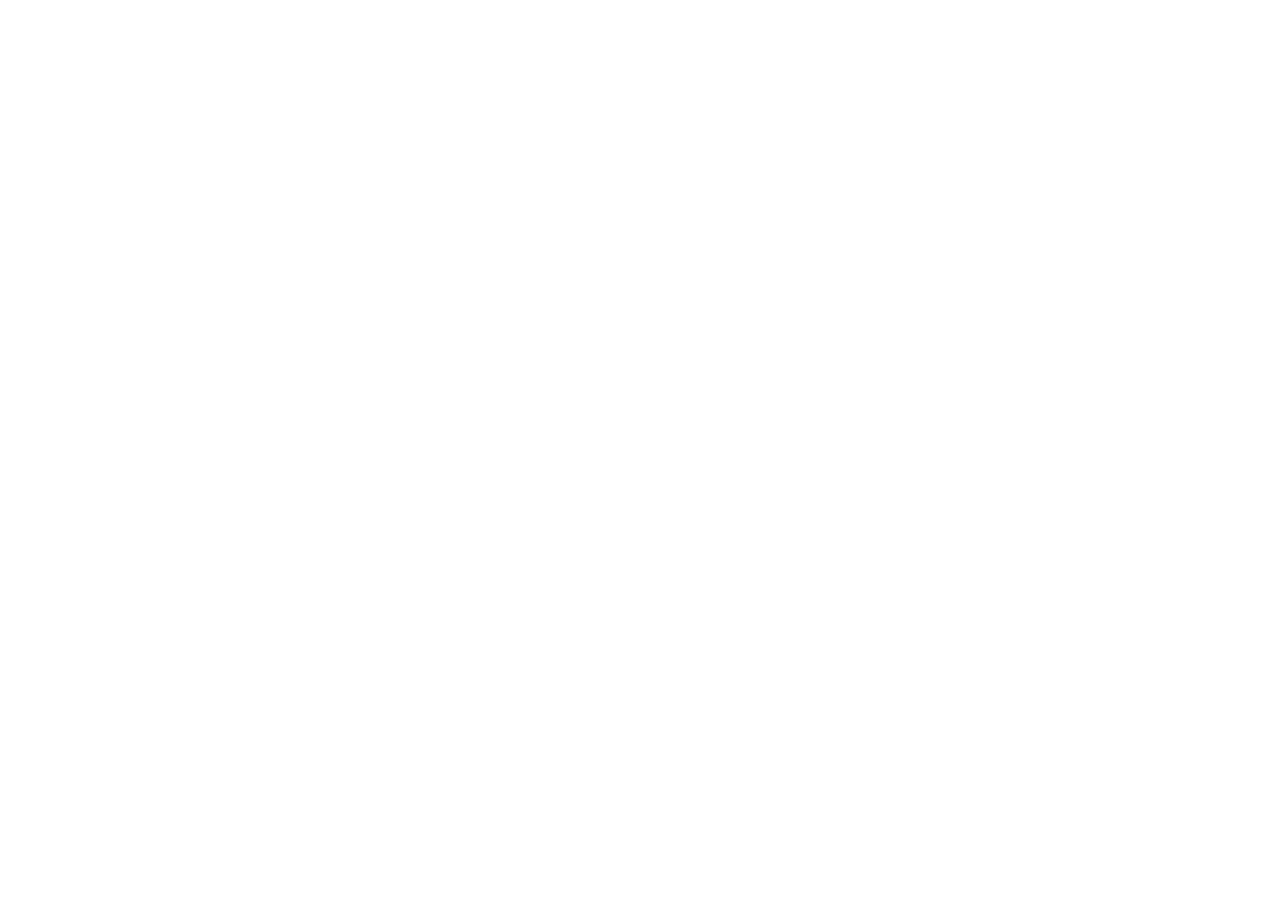
==== index.html @ 24aaeaef "commit last" ====
<!DOCTYPE html>
<html lang="en">

<head>
	<meta charset="UTF-8">
	<!-- <meta http-equiv="Content-Type" content="text/html; charset=utf-8" /> -->
	<meta name="viewport" content="width=device-width, initial-scale=1.0">

	<meta name="format-detection" content="telephone=no">
	<!-- <meta http-equiv="X-UA-Compatible" content="ie=edge"> -->
	<title> StiB P2P</title>
	<!-- Thư viện bootstrap 4: -->
	<link rel="shortcut icon" href="favicon.ico" />
	<link rel="stylesheet" href="bootstrap4/css/bootstrap.min.css">

	<!-- Thư viện fontawesome all: -->
	<link rel="stylesheet" href="fontawesome/css/all.min.css">

	<!-- CSS: -->
	<link rel="stylesheet" href="style/layout.css">
	<link rel="stylesheet" href="style/animation.css">
	<link rel="stylesheet" href="style/header-appmain.css">
	<link rel="stylesheet" href="style/style.css">
	<link rel="stylesheet" href="style/guideline.css">
	<link rel="stylesheet" href="style/aboutapp-app-provide.css">
	<link rel="stylesheet" href="style/video-mockup.css">
	<link rel="stylesheet" href="style/footer.css">

</head>

<body>
	<!-- page holder -->
	<div class="back-to-top" style="display: block;" id="to-top">
		<i class="fas fa-angle-up"></i>
	</div>

	
	<div class="page-holder" style="overflow-x: hidden;" id="body_content">
	


	</div>
	<!-- end of page holder -->
	<!-- ---------------------------------------------------------------------------- -->

	<!-- Thư viện Jquery: -->
	<script type="text/javascript" src="jquery/jquery-3.3.1.min.js"></script>

	<script type="text/javascript" src="bootstrap4/js/bootstrap.min.js"></script>
	<script type="text/javascript" src="bootstrap4/js/bootstrap.bundle.min.js"></script>

	<script type="text/javascript" src="javascript/languages.js"></script>
	<!-- <script type="text/javascript" src="javascript/index.js"></script> -->

</body>

</html>
---- fontawesome/css/all.min.css ----
.fa,.fab,.fal,.far,.fas{-moz-osx-font-smoothing:grayscale;-webkit-font-smoothing:antialiased;display:inline-block;font-style:normal;font-variant:normal;text-rendering:auto;line-height:1}.fa-lg{font-size:1.33333em;line-height:.75em;vertical-align:-.0667em}.fa-xs{font-size:.75em}.fa-sm{font-size:.875em}.fa-1x{font-size:1em}.fa-2x{font-size:2em}.fa-3x{font-size:3em}.fa-4x{font-size:4em}.fa-5x{font-size:5em}.fa-6x{font-size:6em}.fa-7x{font-size:7em}.fa-8x{font-size:8em}.fa-9x{font-size:9em}.fa-10x{font-size:10em}.fa-fw{text-align:center;width:1.25em}.fa-ul{list-style-type:none;margin-left:2.5em;padding-left:0}.fa-ul>li{position:relative}.fa-li{left:-2em;position:absolute;text-align:center;width:2em;line-height:inherit}.fa-border{border:.08em solid #eee;border-radius:.1em;padding:.2em .25em .15em}.fa-pull-left{float:left}.fa-pull-right{float:right}.fa.fa-pull-left,.fab.fa-pull-left,.fal.fa-pull-left,.far.fa-pull-left,.fas.fa-pull-left{margin-right:.3em}.fa.fa-pull-right,.fab.fa-pull-right,.fal.fa-pull-right,.far.fa-pull-right,.fas.fa-pull-right{margin-left:.3em}.fa-spin{animation:fa-spin 2s infinite linear}.fa-pulse{animation:fa-spin 1s infinite steps(8)}@keyframes fa-spin{0%{transform:rotate(0deg)}to{transform:rotate(1turn)}}.fa-rotate-90{-ms-filter:"progid:DXImageTransform.Microsoft.BasicImage(rotation=1)";transform:rotate(90deg)}.fa-rotate-180{-ms-filter:"progid:DXImageTransform.Microsoft.BasicImage(rotation=2)";transform:rotate(180deg)}.fa-rotate-270{-ms-filter:"progid:DXImageTransform.Microsoft.BasicImage(rotation=3)";transform:rotate(270deg)}.fa-flip-horizontal{-ms-filter:"progid:DXImageTransform.Microsoft.BasicImage(rotation=0, mirror=1)";transform:scaleX(-1)}.fa-flip-vertical{transform:scaleY(-1)}.fa-flip-horizontal.fa-flip-vertical,.fa-flip-vertical{-ms-filter:"progid:DXImageTransform.Microsoft.BasicImage(rotation=2, mirror=1)"}.fa-flip-horizontal.fa-flip-vertical{transform:scale(-1)}:root .fa-flip-horizontal,:root .fa-flip-vertical,:root .fa-rotate-90,:root .fa-rotate-180,:root .fa-rotate-270{filter:none}.fa-stack{display:inline-block;height:2em;line-height:2em;position:relative;vertical-align:middle;width:2.5em}.fa-stack-1x,.fa-stack-2x{left:0;position:absolute;text-align:center;width:100%}.fa-stack-1x{line-height:inherit}.fa-stack-2x{font-size:2em}.fa-inverse{color:#fff}.fa-500px:before{content:"\f26e"}.fa-accessible-icon:before{content:"\f368"}.fa-accusoft:before{content:"\f369"}.fa-acquisitions-incorporated:before{content:"\f6af"}.fa-ad:before{content:"\f641"}.fa-address-book:before{content:"\f2b9"}.fa-address-card:before{content:"\f2bb"}.fa-adjust:before{content:"\f042"}.fa-adn:before{content:"\f170"}.fa-adobe:before{content:"\f778"}.fa-adversal:before{content:"\f36a"}.fa-affiliatetheme:before{content:"\f36b"}.fa-air-freshener:before{content:"\f5d0"}.fa-algolia:before{content:"\f36c"}.fa-align-center:before{content:"\f037"}.fa-align-justify:before{content:"\f039"}.fa-align-left:before{content:"\f036"}.fa-align-right:before{content:"\f038"}.fa-alipay:before{content:"\f642"}.fa-allergies:before{content:"\f461"}.fa-amazon:before{content:"\f270"}.fa-amazon-pay:before{content:"\f42c"}.fa-ambulance:before{content:"\f0f9"}.fa-american-sign-language-interpreting:before{content:"\f2a3"}.fa-amilia:before{content:"\f36d"}.fa-anchor:before{content:"\f13d"}.fa-android:before{content:"\f17b"}.fa-angellist:before{content:"\f209"}.fa-angle-double-down:before{content:"\f103"}.fa-angle-double-left:before{content:"\f100"}.fa-angle-double-right:before{content:"\f101"}.fa-angle-double-up:before{content:"\f102"}.fa-angle-down:before{content:"\f107"}.fa-angle-left:before{content:"\f104"}.fa-angle-right:before{content:"\f105"}.fa-angle-up:before{content:"\f106"}.fa-angry:before{content:"\f556"}.fa-angrycreative:before{content:"\f36e"}.fa-angular:before{content:"\f420"}.fa-ankh:before{content:"\f644"}.fa-app-store:before{content:"\f36f"}.fa-app-store-ios:before{content:"\f370"}.fa-apper:before{content:"\f371"}.fa-apple:before{content:"\f179"}.fa-apple-alt:before{content:"\f5d1"}.fa-apple-pay:before{content:"\f415"}.fa-archive:before{content:"\f187"}.fa-archway:before{content:"\f557"}.fa-arrow-alt-circle-down:before{content:"\f358"}.fa-arrow-alt-circle-left:before{content:"\f359"}.fa-arrow-alt-circle-right:before{content:"\f35a"}.fa-arrow-alt-circle-up:before{content:"\f35b"}.fa-arrow-circle-down:before{content:"\f0ab"}.fa-arrow-circle-left:before{content:"\f0a8"}.fa-arrow-circle-right:before{content:"\f0a9"}.fa-arrow-circle-up:before{content:"\f0aa"}.fa-arrow-down:before{content:"\f063"}.fa-arrow-left:before{content:"\f060"}.fa-arrow-right:before{content:"\f061"}.fa-arrow-up:before{content:"\f062"}.fa-arrows-alt:before{content:"\f0b2"}.fa-arrows-alt-h:before{content:"\f337"}.fa-arrows-alt-v:before{content:"\f338"}.fa-artstation:before{content:"\f77a"}.fa-assistive-listening-systems:before{content:"\f2a2"}.fa-asterisk:before{content:"\f069"}.fa-asymmetrik:before{content:"\f372"}.fa-at:before{content:"\f1fa"}.fa-atlas:before{content:"\f558"}.fa-atlassian:before{content:"\f77b"}.fa-atom:before{content:"\f5d2"}.fa-audible:before{content:"\f373"}.fa-audio-description:before{content:"\f29e"}.fa-autoprefixer:before{content:"\f41c"}.fa-avianex:before{content:"\f374"}.fa-aviato:before{content:"\f421"}.fa-award:before{content:"\f559"}.fa-aws:before{content:"\f375"}.fa-baby:before{content:"\f77c"}.fa-baby-carriage:before{content:"\f77d"}.fa-backspace:before{content:"\f55a"}.fa-backward:before{content:"\f04a"}.fa-balance-scale:before{content:"\f24e"}.fa-ban:before{content:"\f05e"}.fa-band-aid:before{content:"\f462"}.fa-bandcamp:before{content:"\f2d5"}.fa-barcode:before{content:"\f02a"}.fa-bars:before{content:"\f0c9"}.fa-baseball-ball:before{content:"\f433"}.fa-basketball-ball:before{content:"\f434"}.fa-bath:before{content:"\f2cd"}.fa-battery-empty:before{content:"\f244"}.fa-battery-full:before{content:"\f240"}.fa-battery-half:before{content:"\f242"}.fa-battery-quarter:before{content:"\f243"}.fa-battery-three-quarters:before{content:"\f241"}.fa-bed:before{content:"\f236"}.fa-beer:before{content:"\f0fc"}.fa-behance:before{content:"\f1b4"}.fa-behance-square:before{content:"\f1b5"}.fa-bell:before{content:"\f0f3"}.fa-bell-slash:before{content:"\f1f6"}.fa-bezier-curve:before{content:"\f55b"}.fa-bible:before{content:"\f647"}.fa-bicycle:before{content:"\f206"}.fa-bimobject:before{content:"\f378"}.fa-binoculars:before{content:"\f1e5"}.fa-biohazard:before{content:"\f780"}.fa-birthday-cake:before{content:"\f1fd"}.fa-bitbucket:before{content:"\f171"}.fa-bitcoin:before{content:"\f379"}.fa-bity:before{content:"\f37a"}.fa-black-tie:before{content:"\f27e"}.fa-blackberry:before{content:"\f37b"}.fa-blender:before{content:"\f517"}.fa-blender-phone:before{content:"\f6b6"}.fa-blind:before{content:"\f29d"}.fa-blog:before{content:"\f781"}.fa-blogger:before{content:"\f37c"}.fa-blogger-b:before{content:"\f37d"}.fa-bluetooth:before{content:"\f293"}.fa-bluetooth-b:before{content:"\f294"}.fa-bold:before{content:"\f032"}.fa-bolt:before{content:"\f0e7"}.fa-bomb:before{content:"\f1e2"}.fa-bone:before{content:"\f5d7"}.fa-bong:before{content:"\f55c"}.fa-book:before{content:"\f02d"}.fa-book-dead:before{content:"\f6b7"}.fa-book-open:before{content:"\f518"}.fa-book-reader:before{content:"\f5da"}.fa-bookmark:before{content:"\f02e"}.fa-bowling-ball:before{content:"\f436"}.fa-box:before{content:"\f466"}.fa-box-open:before{content:"\f49e"}.fa-boxes:before{content:"\f468"}.fa-braille:before{content:"\f2a1"}.fa-brain:before{content:"\f5dc"}.fa-briefcase:before{content:"\f0b1"}.fa-briefcase-medical:before{content:"\f469"}.fa-broadcast-tower:before{content:"\f519"}.fa-broom:before{content:"\f51a"}.fa-brush:before{content:"\f55d"}.fa-btc:before{content:"\f15a"}.fa-bug:before{content:"\f188"}.fa-building:before{content:"\f1ad"}.fa-bullhorn:before{content:"\f0a1"}.fa-bullseye:before{content:"\f140"}.fa-burn:before{content:"\f46a"}.fa-buromobelexperte:before{content:"\f37f"}.fa-bus:before{content:"\f207"}.fa-bus-alt:before{content:"\f55e"}.fa-business-time:before{content:"\f64a"}.fa-buysellads:before{content:"\f20d"}.fa-calculator:before{content:"\f1ec"}.fa-calendar:before{content:"\f133"}.fa-calendar-alt:before{content:"\f073"}.fa-calendar-check:before{content:"\f274"}.fa-calendar-day:before{content:"\f783"}.fa-calendar-minus:before{content:"\f272"}.fa-calendar-plus:before{content:"\f271"}.fa-calendar-times:before{content:"\f273"}.fa-calendar-week:before{content:"\f784"}.fa-camera:before{content:"\f030"}.fa-camera-retro:before{content:"\f083"}.fa-campground:before{content:"\f6bb"}.fa-canadian-maple-leaf:before{content:"\f785"}.fa-candy-cane:before{content:"\f786"}.fa-cannabis:before{content:"\f55f"}.fa-capsules:before{content:"\f46b"}.fa-car:before{content:"\f1b9"}.fa-car-alt:before{content:"\f5de"}.fa-car-battery:before{content:"\f5df"}.fa-car-crash:before{content:"\f5e1"}.fa-car-side:before{content:"\f5e4"}.fa-caret-down:before{content:"\f0d7"}.fa-caret-left:before{content:"\f0d9"}.fa-caret-right:before{content:"\f0da"}.fa-caret-square-down:before{content:"\f150"}.fa-caret-square-left:before{content:"\f191"}.fa-caret-square-right:before{content:"\f152"}.fa-caret-square-up:before{content:"\f151"}.fa-caret-up:before{content:"\f0d8"}.fa-carrot:before{content:"\f787"}.fa-cart-arrow-down:before{content:"\f218"}.fa-cart-plus:before{content:"\f217"}.fa-cash-register:before{content:"\f788"}.fa-cat:before{content:"\f6be"}.fa-cc-amazon-pay:before{content:"\f42d"}.fa-cc-amex:before{content:"\f1f3"}.fa-cc-apple-pay:before{content:"\f416"}.fa-cc-diners-club:before{content:"\f24c"}.fa-cc-discover:before{content:"\f1f2"}.fa-cc-jcb:before{content:"\f24b"}.fa-cc-mastercard:before{content:"\f1f1"}.fa-cc-paypal:before{content:"\f1f4"}.fa-cc-stripe:before{content:"\f1f5"}.fa-cc-visa:before{content:"\f1f0"}.fa-centercode:before{content:"\f380"}.fa-centos:before{content:"\f789"}.fa-certificate:before{content:"\f0a3"}.fa-chair:before{content:"\f6c0"}.fa-chalkboard:before{content:"\f51b"}.fa-chalkboard-teacher:before{content:"\f51c"}.fa-charging-station:before{content:"\f5e7"}.fa-chart-area:before{content:"\f1fe"}.fa-chart-bar:before{content:"\f080"}.fa-chart-line:before{content:"\f201"}.fa-chart-pie:before{content:"\f200"}.fa-check:before{content:"\f00c"}.fa-check-circle:before{content:"\f058"}.fa-check-double:before{content:"\f560"}.fa-check-square:before{content:"\f14a"}.fa-chess:before{content:"\f439"}.fa-chess-bishop:before{content:"\f43a"}.fa-chess-board:before{content:"\f43c"}.fa-chess-king:before{content:"\f43f"}.fa-chess-knight:before{content:"\f441"}.fa-chess-pawn:before{content:"\f443"}.fa-chess-queen:before{content:"\f445"}.fa-chess-rook:before{content:"\f447"}.fa-chevron-circle-down:before{content:"\f13a"}.fa-chevron-circle-left:before{content:"\f137"}.fa-chevron-circle-right:before{content:"\f138"}.fa-chevron-circle-up:before{content:"\f139"}.fa-chevron-down:before{content:"\f078"}.fa-chevron-left:before{content:"\f053"}.fa-chevron-right:before{content:"\f054"}.fa-chevron-up:before{content:"\f077"}.fa-child:before{content:"\f1ae"}.fa-chrome:before{content:"\f268"}.fa-church:before{content:"\f51d"}.fa-circle:before{content:"\f111"}.fa-circle-notch:before{content:"\f1ce"}.fa-city:before{content:"\f64f"}.fa-clipboard:before{content:"\f328"}.fa-clipboard-check:before{content:"\f46c"}.fa-clipboard-list:before{content:"\f46d"}.fa-clock:before{content:"\f017"}.fa-clone:before{content:"\f24d"}.fa-closed-captioning:before{content:"\f20a"}.fa-cloud:before{content:"\f0c2"}.fa-cloud-download-alt:before{content:"\f381"}.fa-cloud-meatball:before{content:"\f73b"}.fa-cloud-moon:before{content:"\f6c3"}.fa-cloud-moon-rain:before{content:"\f73c"}.fa-cloud-rain:before{content:"\f73d"}.fa-cloud-showers-heavy:before{content:"\f740"}.fa-cloud-sun:before{content:"\f6c4"}.fa-cloud-sun-rain:before{content:"\f743"}.fa-cloud-upload-alt:before{content:"\f382"}.fa-cloudscale:before{content:"\f383"}.fa-cloudsmith:before{content:"\f384"}.fa-cloudversify:before{content:"\f385"}.fa-cocktail:before{content:"\f561"}.fa-code:before{content:"\f121"}.fa-code-branch:before{content:"\f126"}.fa-codepen:before{content:"\f1cb"}.fa-codiepie:before{content:"\f284"}.fa-coffee:before{content:"\f0f4"}.fa-cog:before{content:"\f013"}.fa-cogs:before{content:"\f085"}.fa-coins:before{content:"\f51e"}.fa-columns:before{content:"\f0db"}.fa-comment:before{content:"\f075"}.fa-comment-alt:before{content:"\f27a"}.fa-comment-dollar:before{content:"\f651"}.fa-comment-dots:before{content:"\f4ad"}.fa-comment-slash:before{content:"\f4b3"}.fa-comments:before{content:"\f086"}.fa-comments-dollar:before{content:"\f653"}.fa-compact-disc:before{content:"\f51f"}.fa-compass:before{content:"\f14e"}.fa-compress:before{content:"\f066"}.fa-compress-arrows-alt:before{content:"\f78c"}.fa-concierge-bell:before{content:"\f562"}.fa-confluence:before{content:"\f78d"}.fa-connectdevelop:before{content:"\f20e"}.fa-contao:before{content:"\f26d"}.fa-cookie:before{content:"\f563"}.fa-cookie-bite:before{content:"\f564"}.fa-copy:before{content:"\f0c5"}.fa-copyright:before{content:"\f1f9"}.fa-couch:before{content:"\f4b8"}.fa-cpanel:before{content:"\f388"}.fa-creative-commons:before{content:"\f25e"}.fa-creative-commons-by:before{content:"\f4e7"}.fa-creative-commons-nc:before{content:"\f4e8"}.fa-creative-commons-nc-eu:before{content:"\f4e9"}.fa-creative-commons-nc-jp:before{content:"\f4ea"}.fa-creative-commons-nd:before{content:"\f4eb"}.fa-creative-commons-pd:before{content:"\f4ec"}.fa-creative-commons-pd-alt:before{content:"\f4ed"}.fa-creative-commons-remix:before{content:"\f4ee"}.fa-creative-commons-sa:before{content:"\f4ef"}.fa-creative-commons-sampling:before{content:"\f4f0"}.fa-creative-commons-sampling-plus:before{content:"\f4f1"}.fa-creative-commons-share:before{content:"\f4f2"}.fa-creative-commons-zero:before{content:"\f4f3"}.fa-credit-card:before{content:"\f09d"}.fa-critical-role:before{content:"\f6c9"}.fa-crop:before{content:"\f125"}.fa-crop-alt:before{content:"\f565"}.fa-cross:before{content:"\f654"}.fa-crosshairs:before{content:"\f05b"}.fa-crow:before{content:"\f520"}.fa-crown:before{content:"\f521"}.fa-css3:before{content:"\f13c"}.fa-css3-alt:before{content:"\f38b"}.fa-cube:before{content:"\f1b2"}.fa-cubes:before{content:"\f1b3"}.fa-cut:before{content:"\f0c4"}.fa-cuttlefish:before{content:"\f38c"}.fa-d-and-d:before{content:"\f38d"}.fa-d-and-d-beyond:before{content:"\f6ca"}.fa-dashcube:before{content:"\f210"}.fa-database:before{content:"\f1c0"}.fa-deaf:before{content:"\f2a4"}.fa-delicious:before{content:"\f1a5"}.fa-democrat:before{content:"\f747"}.fa-deploydog:before{content:"\f38e"}.fa-deskpro:before{content:"\f38f"}.fa-desktop:before{content:"\f108"}.fa-dev:before{content:"\f6cc"}.fa-deviantart:before{content:"\f1bd"}.fa-dharmachakra:before{content:"\f655"}.fa-dhl:before{content:"\f790"}.fa-diagnoses:before{content:"\f470"}.fa-diaspora:before{content:"\f791"}.fa-dice:before{content:"\f522"}.fa-dice-d20:before{content:"\f6cf"}.fa-dice-d6:before{content:"\f6d1"}.fa-dice-five:before{content:"\f523"}.fa-dice-four:before{content:"\f524"}.fa-dice-one:before{content:"\f525"}.fa-dice-six:before{content:"\f526"}.fa-dice-three:before{content:"\f527"}.fa-dice-two:before{content:"\f528"}.fa-digg:before{content:"\f1a6"}.fa-digital-ocean:before{content:"\f391"}.fa-digital-tachograph:before{content:"\f566"}.fa-directions:before{content:"\f5eb"}.fa-discord:before{content:"\f392"}.fa-discourse:before{content:"\f393"}.fa-divide:before{content:"\f529"}.fa-dizzy:before{content:"\f567"}.fa-dna:before{content:"\f471"}.fa-dochub:before{content:"\f394"}.fa-docker:before{content:"\f395"}.fa-dog:before{content:"\f6d3"}.fa-dollar-sign:before{content:"\f155"}.fa-dolly:before{content:"\f472"}.fa-dolly-flatbed:before{content:"\f474"}.fa-donate:before{content:"\f4b9"}.fa-door-closed:before{content:"\f52a"}.fa-door-open:before{content:"\f52b"}.fa-dot-circle:before{content:"\f192"}.fa-dove:before{content:"\f4ba"}.fa-download:before{content:"\f019"}.fa-draft2digital:before{content:"\f396"}.fa-drafting-compass:before{content:"\f568"}.fa-dragon:before{content:"\f6d5"}.fa-draw-polygon:before{content:"\f5ee"}.fa-dribbble:before{content:"\f17d"}.fa-dribbble-square:before{content:"\f397"}.fa-dropbox:before{content:"\f16b"}.fa-drum:before{content:"\f569"}.fa-drum-steelpan:before{content:"\f56a"}.fa-drumstick-bite:before{content:"\f6d7"}.fa-drupal:before{content:"\f1a9"}.fa-dumbbell:before{content:"\f44b"}.fa-dumpster:before{content:"\f793"}.fa-dumpster-fire:before{content:"\f794"}.fa-dungeon:before{content:"\f6d9"}.fa-dyalog:before{content:"\f399"}.fa-earlybirds:before{content:"\f39a"}.fa-ebay:before{content:"\f4f4"}.fa-edge:before{content:"\f282"}.fa-edit:before{content:"\f044"}.fa-eject:before{content:"\f052"}.fa-elementor:before{content:"\f430"}.fa-ellipsis-h:before{content:"\f141"}.fa-ellipsis-v:before{content:"\f142"}.fa-ello:before{content:"\f5f1"}.fa-ember:before{content:"\f423"}.fa-empire:before{content:"\f1d1"}.fa-envelope:before{content:"\f0e0"}.fa-envelope-open:before{content:"\f2b6"}.fa-envelope-open-text:before{content:"\f658"}.fa-envelope-square:before{content:"\f199"}.fa-envira:before{content:"\f299"}.fa-equals:before{content:"\f52c"}.fa-eraser:before{content:"\f12d"}.fa-erlang:before{content:"\f39d"}.fa-ethereum:before{content:"\f42e"}.fa-ethernet:before{content:"\f796"}.fa-etsy:before{content:"\f2d7"}.fa-euro-sign:before{content:"\f153"}.fa-exchange-alt:before{content:"\f362"}.fa-exclamation:before{content:"\f12a"}.fa-exclamation-circle:before{content:"\f06a"}.fa-exclamation-triangle:before{content:"\f071"}.fa-expand:before{content:"\f065"}.fa-expand-arrows-alt:before{content:"\f31e"}.fa-expeditedssl:before{content:"\f23e"}.fa-external-link-alt:before{content:"\f35d"}.fa-external-link-square-alt:before{content:"\f360"}.fa-eye:before{content:"\f06e"}.fa-eye-dropper:before{content:"\f1fb"}.fa-eye-slash:before{content:"\f070"}.fa-facebook:before{content:"\f09a"}.fa-facebook-f:before{content:"\f39e"}.fa-facebook-messenger:before{content:"\f39f"}.fa-facebook-square:before{content:"\f082"}.fa-fantasy-flight-games:before{content:"\f6dc"}.fa-fast-backward:before{content:"\f049"}.fa-fast-forward:before{content:"\f050"}.fa-fax:before{content:"\f1ac"}.fa-feather:before{content:"\f52d"}.fa-feather-alt:before{content:"\f56b"}.fa-fedex:before{content:"\f797"}.fa-fedora:before{content:"\f798"}.fa-female:before{content:"\f182"}.fa-fighter-jet:before{content:"\f0fb"}.fa-figma:before{content:"\f799"}.fa-file:before{content:"\f15b"}.fa-file-alt:before{content:"\f15c"}.fa-file-archive:before{content:"\f1c6"}.fa-file-audio:before{content:"\f1c7"}.fa-file-code:before{content:"\f1c9"}.fa-file-contract:before{content:"\f56c"}.fa-file-csv:before{content:"\f6dd"}.fa-file-download:before{content:"\f56d"}.fa-file-excel:before{content:"\f1c3"}.fa-file-export:before{content:"\f56e"}.fa-file-image:before{content:"\f1c5"}.fa-file-import:before{content:"\f56f"}.fa-file-invoice:before{content:"\f570"}.fa-file-invoice-dollar:before{content:"\f571"}.fa-file-medical:before{content:"\f477"}.fa-file-medical-alt:before{content:"\f478"}.fa-file-pdf:before{content:"\f1c1"}.fa-file-powerpoint:before{content:"\f1c4"}.fa-file-prescription:before{content:"\f572"}.fa-file-signature:before{content:"\f573"}.fa-file-upload:before{content:"\f574"}.fa-file-video:before{content:"\f1c8"}.fa-file-word:before{content:"\f1c2"}.fa-fill:before{content:"\f575"}.fa-fill-drip:before{content:"\f576"}.fa-film:before{content:"\f008"}.fa-filter:before{content:"\f0b0"}.fa-fingerprint:before{content:"\f577"}.fa-fire:before{content:"\f06d"}.fa-fire-alt:before{content:"\f7e4"}.fa-fire-extinguisher:before{content:"\f134"}.fa-firefox:before{content:"\f269"}.fa-first-aid:before{content:"\f479"}.fa-first-order:before{content:"\f2b0"}.fa-first-order-alt:before{content:"\f50a"}.fa-firstdraft:before{content:"\f3a1"}.fa-fish:before{content:"\f578"}.fa-fist-raised:before{content:"\f6de"}.fa-flag:before{content:"\f024"}.fa-flag-checkered:before{content:"\f11e"}.fa-flag-usa:before{content:"\f74d"}.fa-flask:before{content:"\f0c3"}.fa-flickr:before{content:"\f16e"}.fa-flipboard:before{content:"\f44d"}.fa-flushed:before{content:"\f579"}.fa-fly:before{content:"\f417"}.fa-folder:before{content:"\f07b"}.fa-folder-minus:before{content:"\f65d"}.fa-folder-open:before{content:"\f07c"}.fa-folder-plus:before{content:"\f65e"}.fa-font:before{content:"\f031"}.fa-font-awesome:before{content:"\f2b4"}.fa-font-awesome-alt:before{content:"\f35c"}.fa-font-awesome-flag:before{content:"\f425"}.fa-font-awesome-logo-full:before{content:"\f4e6"}.fa-fonticons:before{content:"\f280"}.fa-fonticons-fi:before{content:"\f3a2"}.fa-football-ball:before{content:"\f44e"}.fa-fort-awesome:before{content:"\f286"}.fa-fort-awesome-alt:before{content:"\f3a3"}.fa-forumbee:before{content:"\f211"}.fa-forward:before{content:"\f04e"}.fa-foursquare:before{content:"\f180"}.fa-free-code-camp:before{content:"\f2c5"}.fa-freebsd:before{content:"\f3a4"}.fa-frog:before{content:"\f52e"}.fa-frown:before{content:"\f119"}.fa-frown-open:before{content:"\f57a"}.fa-fulcrum:before{content:"\f50b"}.fa-funnel-dollar:before{content:"\f662"}.fa-futbol:before{content:"\f1e3"}.fa-galactic-republic:before{content:"\f50c"}.fa-galactic-senate:before{content:"\f50d"}.fa-gamepad:before{content:"\f11b"}.fa-gas-pump:before{content:"\f52f"}.fa-gavel:before{content:"\f0e3"}.fa-gem:before{content:"\f3a5"}.fa-genderless:before{content:"\f22d"}.fa-get-pocket:before{content:"\f265"}.fa-gg:before{content:"\f260"}.fa-gg-circle:before{content:"\f261"}.fa-ghost:before{content:"\f6e2"}.fa-gift:before{content:"\f06b"}.fa-gifts:before{content:"\f79c"}.fa-git:before{content:"\f1d3"}.fa-git-square:before{content:"\f1d2"}.fa-github:before{content:"\f09b"}.fa-github-alt:before{content:"\f113"}.fa-github-square:before{content:"\f092"}.fa-gitkraken:before{content:"\f3a6"}.fa-gitlab:before{content:"\f296"}.fa-gitter:before{content:"\f426"}.fa-glass-cheers:before{content:"\f79f"}.fa-glass-martini:before{content:"\f000"}.fa-glass-martini-alt:before{content:"\f57b"}.fa-glass-whiskey:before{content:"\f7a0"}.fa-glasses:before{content:"\f530"}.fa-glide:before{content:"\f2a5"}.fa-glide-g:before{content:"\f2a6"}.fa-globe:before{content:"\f0ac"}.fa-globe-africa:before{content:"\f57c"}.fa-globe-americas:before{content:"\f57d"}.fa-globe-asia:before{content:"\f57e"}.fa-globe-europe:before{content:"\f7a2"}.fa-gofore:before{content:"\f3a7"}.fa-golf-ball:before{content:"\f450"}.fa-goodreads:before{content:"\f3a8"}.fa-goodreads-g:before{content:"\f3a9"}.fa-google:before{content:"\f1a0"}.fa-google-drive:before{content:"\f3aa"}.fa-google-play:before{content:"\f3ab"}.fa-google-plus:before{content:"\f2b3"}.fa-google-plus-g:before{content:"\f0d5"}.fa-google-plus-square:before{content:"\f0d4"}.fa-google-wallet:before{content:"\f1ee"}.fa-gopuram:before{content:"\f664"}.fa-graduation-cap:before{content:"\f19d"}.fa-gratipay:before{content:"\f184"}.fa-grav:before{content:"\f2d6"}.fa-greater-than:before{content:"\f531"}.fa-greater-than-equal:before{content:"\f532"}.fa-grimace:before{content:"\f57f"}.fa-grin:before{content:"\f580"}.fa-grin-alt:before{content:"\f581"}.fa-grin-beam:before{content:"\f582"}.fa-grin-beam-sweat:before{content:"\f583"}.fa-grin-hearts:before{content:"\f584"}.fa-grin-squint:before{content:"\f585"}.fa-grin-squint-tears:before{content:"\f586"}.fa-grin-stars:before{content:"\f587"}.fa-grin-tears:before{content:"\f588"}.fa-grin-tongue:before{content:"\f589"}.fa-grin-tongue-squint:before{content:"\f58a"}.fa-grin-tongue-wink:before{content:"\f58b"}.fa-grin-wink:before{content:"\f58c"}.fa-grip-horizontal:before{content:"\f58d"}.fa-grip-lines:before{content:"\f7a4"}.fa-grip-lines-vertical:before{content:"\f7a5"}.fa-grip-vertical:before{content:"\f58e"}.fa-gripfire:before{content:"\f3ac"}.fa-grunt:before{content:"\f3ad"}.fa-guitar:before{content:"\f7a6"}.fa-gulp:before{content:"\f3ae"}.fa-h-square:before{content:"\f0fd"}.fa-hacker-news:before{content:"\f1d4"}.fa-hacker-news-square:before{content:"\f3af"}.fa-hackerrank:before{content:"\f5f7"}.fa-hammer:before{content:"\f6e3"}.fa-hamsa:before{content:"\f665"}.fa-hand-holding:before{content:"\f4bd"}.fa-hand-holding-heart:before{content:"\f4be"}.fa-hand-holding-usd:before{content:"\f4c0"}.fa-hand-lizard:before{content:"\f258"}.fa-hand-paper:before{content:"\f256"}.fa-hand-peace:before{content:"\f25b"}.fa-hand-point-down:before{content:"\f0a7"}.fa-hand-point-left:before{content:"\f0a5"}.fa-hand-point-right:before{content:"\f0a4"}.fa-hand-point-up:before{content:"\f0a6"}.fa-hand-pointer:before{content:"\f25a"}.fa-hand-rock:before{content:"\f255"}.fa-hand-scissors:before{content:"\f257"}.fa-hand-spock:before{content:"\f259"}.fa-hands:before{content:"\f4c2"}.fa-hands-helping:before{content:"\f4c4"}.fa-handshake:before{content:"\f2b5"}.fa-hanukiah:before{content:"\f6e6"}.fa-hashtag:before{content:"\f292"}.fa-hat-wizard:before{content:"\f6e8"}.fa-haykal:before{content:"\f666"}.fa-hdd:before{content:"\f0a0"}.fa-heading:before{content:"\f1dc"}.fa-headphones:before{content:"\f025"}.fa-headphones-alt:before{content:"\f58f"}.fa-headset:before{content:"\f590"}.fa-heart:before{content:"\f004"}.fa-heart-broken:before{content:"\f7a9"}.fa-heartbeat:before{content:"\f21e"}.fa-helicopter:before{content:"\f533"}.fa-highlighter:before{content:"\f591"}.fa-hiking:before{content:"\f6ec"}.fa-hippo:before{content:"\f6ed"}.fa-hips:before{content:"\f452"}.fa-hire-a-helper:before{content:"\f3b0"}.fa-history:before{content:"\f1da"}.fa-hockey-puck:before{content:"\f453"}.fa-holly-berry:before{content:"\f7aa"}.fa-home:before{content:"\f015"}.fa-hooli:before{content:"\f427"}.fa-hornbill:before{content:"\f592"}.fa-horse:before{content:"\f6f0"}.fa-horse-head:before{content:"\f7ab"}.fa-hospital:before{content:"\f0f8"}.fa-hospital-alt:before{content:"\f47d"}.fa-hospital-symbol:before{content:"\f47e"}.fa-hot-tub:before{content:"\f593"}.fa-hotel:before{content:"\f594"}.fa-hotjar:before{content:"\f3b1"}.fa-hourglass:before{content:"\f254"}.fa-hourglass-end:before{content:"\f253"}.fa-hourglass-half:before{content:"\f252"}.fa-hourglass-start:before{content:"\f251"}.fa-house-damage:before{content:"\f6f1"}.fa-houzz:before{content:"\f27c"}.fa-hryvnia:before{content:"\f6f2"}.fa-html5:before{content:"\f13b"}.fa-hubspot:before{content:"\f3b2"}.fa-i-cursor:before{content:"\f246"}.fa-icicles:before{content:"\f7ad"}.fa-id-badge:before{content:"\f2c1"}.fa-id-card:before{content:"\f2c2"}.fa-id-card-alt:before{content:"\f47f"}.fa-igloo:before{content:"\f7ae"}.fa-image:before{content:"\f03e"}.fa-images:before{content:"\f302"}.fa-imdb:before{content:"\f2d8"}.fa-inbox:before{content:"\f01c"}.fa-indent:before{content:"\f03c"}.fa-industry:before{content:"\f275"}.fa-infinity:before{content:"\f534"}.fa-info:before{content:"\f129"}.fa-info-circle:before{content:"\f05a"}.fa-instagram:before{content:"\f16d"}.fa-intercom:before{content:"\f7af"}.fa-internet-explorer:before{content:"\f26b"}.fa-invision:before{content:"\f7b0"}.fa-ioxhost:before{content:"\f208"}.fa-italic:before{content:"\f033"}.fa-itunes:before{content:"\f3b4"}.fa-itunes-note:before{content:"\f3b5"}.fa-java:before{content:"\f4e4"}.fa-jedi:before{content:"\f669"}.fa-jedi-order:before{content:"\f50e"}.fa-jenkins:before{content:"\f3b6"}.fa-jira:before{content:"\f7b1"}.fa-joget:before{content:"\f3b7"}.fa-joint:before{content:"\f595"}.fa-joomla:before{content:"\f1aa"}.fa-journal-whills:before{content:"\f66a"}.fa-js:before{content:"\f3b8"}.fa-js-square:before{content:"\f3b9"}.fa-jsfiddle:before{content:"\f1cc"}.fa-kaaba:before{content:"\f66b"}.fa-kaggle:before{content:"\f5fa"}.fa-key:before{content:"\f084"}.fa-keybase:before{content:"\f4f5"}.fa-keyboard:before{content:"\f11c"}.fa-keycdn:before{content:"\f3ba"}.fa-khanda:before{content:"\f66d"}.fa-kickstarter:before{content:"\f3bb"}.fa-kickstarter-k:before{content:"\f3bc"}.fa-kiss:before{content:"\f596"}.fa-kiss-beam:before{content:"\f597"}.fa-kiss-wink-heart:before{content:"\f598"}.fa-kiwi-bird:before{content:"\f535"}.fa-korvue:before{content:"\f42f"}.fa-landmark:before{content:"\f66f"}.fa-language:before{content:"\f1ab"}.fa-laptop:before{content:"\f109"}.fa-laptop-code:before{content:"\f5fc"}.fa-laravel:before{content:"\f3bd"}.fa-lastfm:before{content:"\f202"}.fa-lastfm-square:before{content:"\f203"}.fa-laugh:before{content:"\f599"}.fa-laugh-beam:before{content:"\f59a"}.fa-laugh-squint:before{content:"\f59b"}.fa-laugh-wink:before{content:"\f59c"}.fa-layer-group:before{content:"\f5fd"}.fa-leaf:before{content:"\f06c"}.fa-leanpub:before{content:"\f212"}.fa-lemon:before{content:"\f094"}.fa-less:before{content:"\f41d"}.fa-less-than:before{content:"\f536"}.fa-less-than-equal:before{content:"\f537"}.fa-level-down-alt:before{content:"\f3be"}.fa-level-up-alt:before{content:"\f3bf"}.fa-life-ring:before{content:"\f1cd"}.fa-lightbulb:before{content:"\f0eb"}.fa-line:before{content:"\f3c0"}.fa-link:before{content:"\f0c1"}.fa-linkedin:before{content:"\f08c"}.fa-linkedin-in:before{content:"\f0e1"}.fa-linode:before{content:"\f2b8"}.fa-linux:before{content:"\f17c"}.fa-lira-sign:before{content:"\f195"}.fa-list:before{content:"\f03a"}.fa-list-alt:before{content:"\f022"}.fa-list-ol:before{content:"\f0cb"}.fa-list-ul:before{content:"\f0ca"}.fa-location-arrow:before{content:"\f124"}.fa-lock:before{content:"\f023"}.fa-lock-open:before{content:"\f3c1"}.fa-long-arrow-alt-down:before{content:"\f309"}.fa-long-arrow-alt-left:before{content:"\f30a"}.fa-long-arrow-alt-right:before{content:"\f30b"}.fa-long-arrow-alt-up:before{content:"\f30c"}.fa-low-vision:before{content:"\f2a8"}.fa-luggage-cart:before{content:"\f59d"}.fa-lyft:before{content:"\f3c3"}.fa-magento:before{content:"\f3c4"}.fa-magic:before{content:"\f0d0"}.fa-magnet:before{content:"\f076"}.fa-mail-bulk:before{content:"\f674"}.fa-mailchimp:before{content:"\f59e"}.fa-male:before{content:"\f183"}.fa-mandalorian:before{content:"\f50f"}.fa-map:before{content:"\f279"}.fa-map-marked:before{content:"\f59f"}.fa-map-marked-alt:before{content:"\f5a0"}.fa-map-marker:before{content:"\f041"}.fa-map-marker-alt:before{content:"\f3c5"}.fa-map-pin:before{content:"\f276"}.fa-map-signs:before{content:"\f277"}.fa-markdown:before{content:"\f60f"}.fa-marker:before{content:"\f5a1"}.fa-mars:before{content:"\f222"}.fa-mars-double:before{content:"\f227"}.fa-mars-stroke:before{content:"\f229"}.fa-mars-stroke-h:before{content:"\f22b"}.fa-mars-stroke-v:before{content:"\f22a"}.fa-mask:before{content:"\f6fa"}.fa-mastodon:before{content:"\f4f6"}.fa-maxcdn:before{content:"\f136"}.fa-medal:before{content:"\f5a2"}.fa-medapps:before{content:"\f3c6"}.fa-medium:before{content:"\f23a"}.fa-medium-m:before{content:"\f3c7"}.fa-medkit:before{content:"\f0fa"}.fa-medrt:before{content:"\f3c8"}.fa-meetup:before{content:"\f2e0"}.fa-megaport:before{content:"\f5a3"}.fa-meh:before{content:"\f11a"}.fa-meh-blank:before{content:"\f5a4"}.fa-meh-rolling-eyes:before{content:"\f5a5"}.fa-memory:before{content:"\f538"}.fa-mendeley:before{content:"\f7b3"}.fa-menorah:before{content:"\f676"}.fa-mercury:before{content:"\f223"}.fa-meteor:before{content:"\f753"}.fa-microchip:before{content:"\f2db"}.fa-microphone:before{content:"\f130"}.fa-microphone-alt:before{content:"\f3c9"}.fa-microphone-alt-slash:before{content:"\f539"}.fa-microphone-slash:before{content:"\f131"}.fa-microscope:before{content:"\f610"}.fa-microsoft:before{content:"\f3ca"}.fa-minus:before{content:"\f068"}.fa-minus-circle:before{content:"\f056"}.fa-minus-square:before{content:"\f146"}.fa-mitten:before{content:"\f7b5"}.fa-mix:before{content:"\f3cb"}.fa-mixcloud:before{content:"\f289"}.fa-mizuni:before{content:"\f3cc"}.fa-mobile:before{content:"\f10b"}.fa-mobile-alt:before{content:"\f3cd"}.fa-modx:before{content:"\f285"}.fa-monero:before{content:"\f3d0"}.fa-money-bill:before{content:"\f0d6"}.fa-money-bill-alt:before{content:"\f3d1"}.fa-money-bill-wave:before{content:"\f53a"}.fa-money-bill-wave-alt:before{content:"\f53b"}.fa-money-check:before{content:"\f53c"}.fa-money-check-alt:before{content:"\f53d"}.fa-monument:before{content:"\f5a6"}.fa-moon:before{content:"\f186"}.fa-mortar-pestle:before{content:"\f5a7"}.fa-mosque:before{content:"\f678"}.fa-motorcycle:before{content:"\f21c"}.fa-mountain:before{content:"\f6fc"}.fa-mouse-pointer:before{content:"\f245"}.fa-mug-hot:before{content:"\f7b6"}.fa-music:before{content:"\f001"}.fa-napster:before{content:"\f3d2"}.fa-neos:before{content:"\f612"}.fa-network-wired:before{content:"\f6ff"}.fa-neuter:before{content:"\f22c"}.fa-newspaper:before{content:"\f1ea"}.fa-nimblr:before{content:"\f5a8"}.fa-nintendo-switch:before{content:"\f418"}.fa-node:before{content:"\f419"}.fa-node-js:before{content:"\f3d3"}.fa-not-equal:before{content:"\f53e"}.fa-notes-medical:before{content:"\f481"}.fa-npm:before{content:"\f3d4"}.fa-ns8:before{content:"\f3d5"}.fa-nutritionix:before{content:"\f3d6"}.fa-object-group:before{content:"\f247"}.fa-object-ungroup:before{content:"\f248"}.fa-odnoklassniki:before{content:"\f263"}.fa-odnoklassniki-square:before{content:"\f264"}.fa-oil-can:before{content:"\f613"}.fa-old-republic:before{content:"\f510"}.fa-om:before{content:"\f679"}.fa-opencart:before{content:"\f23d"}.fa-openid:before{content:"\f19b"}.fa-opera:before{content:"\f26a"}.fa-optin-monster:before{content:"\f23c"}.fa-osi:before{content:"\f41a"}.fa-otter:before{content:"\f700"}.fa-outdent:before{content:"\f03b"}.fa-page4:before{content:"\f3d7"}.fa-pagelines:before{content:"\f18c"}.fa-paint-brush:before{content:"\f1fc"}.fa-paint-roller:before{content:"\f5aa"}.fa-palette:before{content:"\f53f"}.fa-palfed:before{content:"\f3d8"}.fa-pallet:before{content:"\f482"}.fa-paper-plane:before{content:"\f1d8"}.fa-paperclip:before{content:"\f0c6"}.fa-parachute-box:before{content:"\f4cd"}.fa-paragraph:before{content:"\f1dd"}.fa-parking:before{content:"\f540"}.fa-passport:before{content:"\f5ab"}.fa-pastafarianism:before{content:"\f67b"}.fa-paste:before{content:"\f0ea"}.fa-patreon:before{content:"\f3d9"}.fa-pause:before{content:"\f04c"}.fa-pause-circle:before{content:"\f28b"}.fa-paw:before{content:"\f1b0"}.fa-paypal:before{content:"\f1ed"}.fa-peace:before{content:"\f67c"}.fa-pen:before{content:"\f304"}.fa-pen-alt:before{content:"\f305"}.fa-pen-fancy:before{content:"\f5ac"}.fa-pen-nib:before{content:"\f5ad"}.fa-pen-square:before{content:"\f14b"}.fa-pencil-alt:before{content:"\f303"}.fa-pencil-ruler:before{content:"\f5ae"}.fa-penny-arcade:before{content:"\f704"}.fa-people-carry:before{content:"\f4ce"}.fa-percent:before{content:"\f295"}.fa-percentage:before{content:"\f541"}.fa-periscope:before{content:"\f3da"}.fa-person-booth:before{content:"\f756"}.fa-phabricator:before{content:"\f3db"}.fa-phoenix-framework:before{content:"\f3dc"}.fa-phoenix-squadron:before{content:"\f511"}.fa-phone:before{content:"\f095"}.fa-phone-slash:before{content:"\f3dd"}.fa-phone-square:before{content:"\f098"}.fa-phone-volume:before{content:"\f2a0"}.fa-php:before{content:"\f457"}.fa-pied-piper:before{content:"\f2ae"}.fa-pied-piper-alt:before{content:"\f1a8"}.fa-pied-piper-hat:before{content:"\f4e5"}.fa-pied-piper-pp:before{content:"\f1a7"}.fa-piggy-bank:before{content:"\f4d3"}.fa-pills:before{content:"\f484"}.fa-pinterest:before{content:"\f0d2"}.fa-pinterest-p:before{content:"\f231"}.fa-pinterest-square:before{content:"\f0d3"}.fa-place-of-worship:before{content:"\f67f"}.fa-plane:before{content:"\f072"}.fa-plane-arrival:before{content:"\f5af"}.fa-plane-departure:before{content:"\f5b0"}.fa-play:before{content:"\f04b"}.fa-play-circle:before{content:"\f144"}.fa-playstation:before{content:"\f3df"}.fa-plug:before{content:"\f1e6"}.fa-plus:before{content:"\f067"}.fa-plus-circle:before{content:"\f055"}.fa-plus-square:before{content:"\f0fe"}.fa-podcast:before{content:"\f2ce"}.fa-poll:before{content:"\f681"}.fa-poll-h:before{content:"\f682"}.fa-poo:before{content:"\f2fe"}.fa-poo-storm:before{content:"\f75a"}.fa-poop:before{content:"\f619"}.fa-portrait:before{content:"\f3e0"}.fa-pound-sign:before{content:"\f154"}.fa-power-off:before{content:"\f011"}.fa-pray:before{content:"\f683"}.fa-praying-hands:before{content:"\f684"}.fa-prescription:before{content:"\f5b1"}.fa-prescription-bottle:before{content:"\f485"}.fa-prescription-bottle-alt:before{content:"\f486"}.fa-print:before{content:"\f02f"}.fa-procedures:before{content:"\f487"}.fa-product-hunt:before{content:"\f288"}.fa-project-diagram:before{content:"\f542"}.fa-pushed:before{content:"\f3e1"}.fa-puzzle-piece:before{content:"\f12e"}.fa-python:before{content:"\f3e2"}.fa-qq:before{content:"\f1d6"}.fa-qrcode:before{content:"\f029"}.fa-question:before{content:"\f128"}.fa-question-circle:before{content:"\f059"}.fa-quidditch:before{content:"\f458"}.fa-quinscape:before{content:"\f459"}.fa-quora:before{content:"\f2c4"}.fa-quote-left:before{content:"\f10d"}.fa-quote-right:before{content:"\f10e"}.fa-quran:before{content:"\f687"}.fa-r-project:before{content:"\f4f7"}.fa-radiation:before{content:"\f7b9"}.fa-radiation-alt:before{content:"\f7ba"}.fa-rainbow:before{content:"\f75b"}.fa-random:before{content:"\f074"}.fa-raspberry-pi:before{content:"\f7bb"}.fa-ravelry:before{content:"\f2d9"}.fa-react:before{content:"\f41b"}.fa-reacteurope:before{content:"\f75d"}.fa-readme:before{content:"\f4d5"}.fa-rebel:before{content:"\f1d0"}.fa-receipt:before{content:"\f543"}.fa-recycle:before{content:"\f1b8"}.fa-red-river:before{content:"\f3e3"}.fa-reddit:before{content:"\f1a1"}.fa-reddit-alien:before{content:"\f281"}.fa-reddit-square:before{content:"\f1a2"}.fa-redhat:before{content:"\f7bc"}.fa-redo:before{content:"\f01e"}.fa-redo-alt:before{content:"\f2f9"}.fa-registered:before{content:"\f25d"}.fa-renren:before{content:"\f18b"}.fa-reply:before{content:"\f3e5"}.fa-reply-all:before{content:"\f122"}.fa-replyd:before{content:"\f3e6"}.fa-republican:before{content:"\f75e"}.fa-researchgate:before{content:"\f4f8"}.fa-resolving:before{content:"\f3e7"}.fa-restroom:before{content:"\f7bd"}.fa-retweet:before{content:"\f079"}.fa-rev:before{content:"\f5b2"}.fa-ribbon:before{content:"\f4d6"}.fa-ring:before{content:"\f70b"}.fa-road:before{content:"\f018"}.fa-robot:before{content:"\f544"}.fa-rocket:before{content:"\f135"}.fa-rocketchat:before{content:"\f3e8"}.fa-rockrms:before{content:"\f3e9"}.fa-route:before{content:"\f4d7"}.fa-rss:before{content:"\f09e"}.fa-rss-square:before{content:"\f143"}.fa-ruble-sign:before{content:"\f158"}.fa-ruler:before{content:"\f545"}.fa-ruler-combined:before{content:"\f546"}.fa-ruler-horizontal:before{content:"\f547"}.fa-ruler-vertical:before{content:"\f548"}.fa-running:before{content:"\f70c"}.fa-rupee-sign:before{content:"\f156"}.fa-sad-cry:before{content:"\f5b3"}.fa-sad-tear:before{content:"\f5b4"}.fa-safari:before{content:"\f267"}.fa-sass:before{content:"\f41e"}.fa-satellite:before{content:"\f7bf"}.fa-satellite-dish:before{content:"\f7c0"}.fa-save:before{content:"\f0c7"}.fa-schlix:before{content:"\f3ea"}.fa-school:before{content:"\f549"}.fa-screwdriver:before{content:"\f54a"}.fa-scribd:before{content:"\f28a"}.fa-scroll:before{content:"\f70e"}.fa-sd-card:before{content:"\f7c2"}.fa-search:before{content:"\f002"}.fa-search-dollar:before{content:"\f688"}.fa-search-location:before{content:"\f689"}.fa-search-minus:before{content:"\f010"}.fa-search-plus:before{content:"\f00e"}.fa-searchengin:before{content:"\f3eb"}.fa-seedling:before{content:"\f4d8"}.fa-sellcast:before{content:"\f2da"}.fa-sellsy:before{content:"\f213"}.fa-server:before{content:"\f233"}.fa-servicestack:before{content:"\f3ec"}.fa-shapes:before{content:"\f61f"}.fa-share:before{content:"\f064"}.fa-share-alt:before{content:"\f1e0"}.fa-share-alt-square:before{content:"\f1e1"}.fa-share-square:before{content:"\f14d"}.fa-shekel-sign:before{content:"\f20b"}.fa-shield-alt:before{content:"\f3ed"}.fa-ship:before{content:"\f21a"}.fa-shipping-fast:before{content:"\f48b"}.fa-shirtsinbulk:before{content:"\f214"}.fa-shoe-prints:before{content:"\f54b"}.fa-shopping-bag:before{content:"\f290"}.fa-shopping-basket:before{content:"\f291"}.fa-shopping-cart:before{content:"\f07a"}.fa-shopware:before{content:"\f5b5"}.fa-shower:before{content:"\f2cc"}.fa-shuttle-van:before{content:"\f5b6"}.fa-sign:before{content:"\f4d9"}.fa-sign-in-alt:before{content:"\f2f6"}.fa-sign-language:before{content:"\f2a7"}.fa-sign-out-alt:before{content:"\f2f5"}.fa-signal:before{content:"\f012"}.fa-signature:before{content:"\f5b7"}.fa-sim-card:before{content:"\f7c4"}.fa-simplybuilt:before{content:"\f215"}.fa-sistrix:before{content:"\f3ee"}.fa-sitemap:before{content:"\f0e8"}.fa-sith:before{content:"\f512"}.fa-skating:before{content:"\f7c5"}.fa-sketch:before{content:"\f7c6"}.fa-skiing:before{content:"\f7c9"}.fa-skiing-nordic:before{content:"\f7ca"}.fa-skull:before{content:"\f54c"}.fa-skull-crossbones:before{content:"\f714"}.fa-skyatlas:before{content:"\f216"}.fa-skype:before{content:"\f17e"}.fa-slack:before{content:"\f198"}.fa-slack-hash:before{content:"\f3ef"}.fa-slash:before{content:"\f715"}.fa-sleigh:before{content:"\f7cc"}.fa-sliders-h:before{content:"\f1de"}.fa-slideshare:before{content:"\f1e7"}.fa-smile:before{content:"\f118"}.fa-smile-beam:before{content:"\f5b8"}.fa-smile-wink:before{content:"\f4da"}.fa-smog:before{content:"\f75f"}.fa-smoking:before{content:"\f48d"}.fa-smoking-ban:before{content:"\f54d"}.fa-sms:before{content:"\f7cd"}.fa-snapchat:before{content:"\f2ab"}.fa-snapchat-ghost:before{content:"\f2ac"}.fa-snapchat-square:before{content:"\f2ad"}.fa-snowboarding:before{content:"\f7ce"}.fa-snowflake:before{content:"\f2dc"}.fa-snowman:before{content:"\f7d0"}.fa-snowplow:before{content:"\f7d2"}.fa-socks:before{content:"\f696"}.fa-solar-panel:before{content:"\f5ba"}.fa-sort:before{content:"\f0dc"}.fa-sort-alpha-down:before{content:"\f15d"}.fa-sort-alpha-up:before{content:"\f15e"}.fa-sort-amount-down:before{content:"\f160"}.fa-sort-amount-up:before{content:"\f161"}.fa-sort-down:before{content:"\f0dd"}.fa-sort-numeric-down:before{content:"\f162"}.fa-sort-numeric-up:before{content:"\f163"}.fa-sort-up:before{content:"\f0de"}.fa-soundcloud:before{content:"\f1be"}.fa-sourcetree:before{content:"\f7d3"}.fa-spa:before{content:"\f5bb"}.fa-space-shuttle:before{content:"\f197"}.fa-speakap:before{content:"\f3f3"}.fa-spider:before{content:"\f717"}.fa-spinner:before{content:"\f110"}.fa-splotch:before{content:"\f5bc"}.fa-spotify:before{content:"\f1bc"}.fa-spray-can:before{content:"\f5bd"}.fa-square:before{content:"\f0c8"}.fa-square-full:before{content:"\f45c"}.fa-square-root-alt:before{content:"\f698"}.fa-squarespace:before{content:"\f5be"}.fa-stack-exchange:before{content:"\f18d"}.fa-stack-overflow:before{content:"\f16c"}.fa-stamp:before{content:"\f5bf"}.fa-star:before{content:"\f005"}.fa-star-and-crescent:before{content:"\f699"}.fa-star-half:before{content:"\f089"}.fa-star-half-alt:before{content:"\f5c0"}.fa-star-of-david:before{content:"\f69a"}.fa-star-of-life:before{content:"\f621"}.fa-staylinked:before{content:"\f3f5"}.fa-steam:before{content:"\f1b6"}.fa-steam-square:before{content:"\f1b7"}.fa-steam-symbol:before{content:"\f3f6"}.fa-step-backward:before{content:"\f048"}.fa-step-forward:before{content:"\f051"}.fa-stethoscope:before{content:"\f0f1"}.fa-sticker-mule:before{content:"\f3f7"}.fa-sticky-note:before{content:"\f249"}.fa-stop:before{content:"\f04d"}.fa-stop-circle:before{content:"\f28d"}.fa-stopwatch:before{content:"\f2f2"}.fa-store:before{content:"\f54e"}.fa-store-alt:before{content:"\f54f"}.fa-strava:before{content:"\f428"}.fa-stream:before{content:"\f550"}.fa-street-view:before{content:"\f21d"}.fa-strikethrough:before{content:"\f0cc"}.fa-stripe:before{content:"\f429"}.fa-stripe-s:before{content:"\f42a"}.fa-stroopwafel:before{content:"\f551"}.fa-studiovinari:before{content:"\f3f8"}.fa-stumbleupon:before{content:"\f1a4"}.fa-stumbleupon-circle:before{content:"\f1a3"}.fa-subscript:before{content:"\f12c"}.fa-subway:before{content:"\f239"}.fa-suitcase:before{content:"\f0f2"}.fa-suitcase-rolling:before{content:"\f5c1"}.fa-sun:before{content:"\f185"}.fa-superpowers:before{content:"\f2dd"}.fa-superscript:before{content:"\f12b"}.fa-supple:before{content:"\f3f9"}.fa-surprise:before{content:"\f5c2"}.fa-suse:before{content:"\f7d6"}.fa-swatchbook:before{content:"\f5c3"}.fa-swimmer:before{content:"\f5c4"}.fa-swimming-pool:before{content:"\f5c5"}.fa-synagogue:before{content:"\f69b"}.fa-sync:before{content:"\f021"}.fa-sync-alt:before{content:"\f2f1"}.fa-syringe:before{content:"\f48e"}.fa-table:before{content:"\f0ce"}.fa-table-tennis:before{content:"\f45d"}.fa-tablet:before{content:"\f10a"}.fa-tablet-alt:before{content:"\f3fa"}.fa-tablets:before{content:"\f490"}.fa-tachometer-alt:before{content:"\f3fd"}.fa-tag:before{content:"\f02b"}.fa-tags:before{content:"\f02c"}.fa-tape:before{content:"\f4db"}.fa-tasks:before{content:"\f0ae"}.fa-taxi:before{content:"\f1ba"}.fa-teamspeak:before{content:"\f4f9"}.fa-teeth:before{content:"\f62e"}.fa-teeth-open:before{content:"\f62f"}.fa-telegram:before{content:"\f2c6"}.fa-telegram-plane:before{content:"\f3fe"}.fa-temperature-high:before{content:"\f769"}.fa-temperature-low:before{content:"\f76b"}.fa-tencent-weibo:before{content:"\f1d5"}.fa-tenge:before{content:"\f7d7"}.fa-terminal:before{content:"\f120"}.fa-text-height:before{content:"\f034"}.fa-text-width:before{content:"\f035"}.fa-th:before{content:"\f00a"}.fa-th-large:before{content:"\f009"}.fa-th-list:before{content:"\f00b"}.fa-the-red-yeti:before{content:"\f69d"}.fa-theater-masks:before{content:"\f630"}.fa-themeco:before{content:"\f5c6"}.fa-themeisle:before{content:"\f2b2"}.fa-thermometer:before{content:"\f491"}.fa-thermometer-empty:before{content:"\f2cb"}.fa-thermometer-full:before{content:"\f2c7"}.fa-thermometer-half:before{content:"\f2c9"}.fa-thermometer-quarter:before{content:"\f2ca"}.fa-thermometer-three-quarters:before{content:"\f2c8"}.fa-think-peaks:before{content:"\f731"}.fa-thumbs-down:before{content:"\f165"}.fa-thumbs-up:before{content:"\f164"}.fa-thumbtack:before{content:"\f08d"}.fa-ticket-alt:before{content:"\f3ff"}.fa-times:before{content:"\f00d"}.fa-times-circle:before{content:"\f057"}.fa-tint:before{content:"\f043"}.fa-tint-slash:before{content:"\f5c7"}.fa-tired:before{content:"\f5c8"}.fa-toggle-off:before{content:"\f204"}.fa-toggle-on:before{content:"\f205"}.fa-toilet:before{content:"\f7d8"}.fa-toilet-paper:before{content:"\f71e"}.fa-toolbox:before{content:"\f552"}.fa-tools:before{content:"\f7d9"}.fa-tooth:before{content:"\f5c9"}.fa-torah:before{content:"\f6a0"}.fa-torii-gate:before{content:"\f6a1"}.fa-tractor:before{content:"\f722"}.fa-trade-federation:before{content:"\f513"}.fa-trademark:before{content:"\f25c"}.fa-traffic-light:before{content:"\f637"}.fa-train:before{content:"\f238"}.fa-tram:before{content:"\f7da"}.fa-transgender:before{content:"\f224"}.fa-transgender-alt:before{content:"\f225"}.fa-trash:before{content:"\f1f8"}.fa-trash-alt:before{content:"\f2ed"}.fa-tree:before{content:"\f1bb"}.fa-trello:before{content:"\f181"}.fa-tripadvisor:before{content:"\f262"}.fa-trophy:before{content:"\f091"}.fa-truck:before{content:"\f0d1"}.fa-truck-loading:before{content:"\f4de"}.fa-truck-monster:before{content:"\f63b"}.fa-truck-moving:before{content:"\f4df"}.fa-truck-pickup:before{content:"\f63c"}.fa-tshirt:before{content:"\f553"}.fa-tty:before{content:"\f1e4"}.fa-tumblr:before{content:"\f173"}.fa-tumblr-square:before{content:"\f174"}.fa-tv:before{content:"\f26c"}.fa-twitch:before{content:"\f1e8"}.fa-twitter:before{content:"\f099"}.fa-twitter-square:before{content:"\f081"}.fa-typo3:before{content:"\f42b"}.fa-uber:before{content:"\f402"}.fa-ubuntu:before{content:"\f7df"}.fa-uikit:before{content:"\f403"}.fa-umbrella:before{content:"\f0e9"}.fa-umbrella-beach:before{content:"\f5ca"}.fa-underline:before{content:"\f0cd"}.fa-undo:before{content:"\f0e2"}.fa-undo-alt:before{content:"\f2ea"}.fa-uniregistry:before{content:"\f404"}.fa-universal-access:before{content:"\f29a"}.fa-university:before{content:"\f19c"}.fa-unlink:before{content:"\f127"}.fa-unlock:before{content:"\f09c"}.fa-unlock-alt:before{content:"\f13e"}.fa-untappd:before{content:"\f405"}.fa-upload:before{content:"\f093"}.fa-ups:before{content:"\f7e0"}.fa-usb:before{content:"\f287"}.fa-user:before{content:"\f007"}.fa-user-alt:before{content:"\f406"}.fa-user-alt-slash:before{content:"\f4fa"}.fa-user-astronaut:before{content:"\f4fb"}.fa-user-check:before{content:"\f4fc"}.fa-user-circle:before{content:"\f2bd"}.fa-user-clock:before{content:"\f4fd"}.fa-user-cog:before{content:"\f4fe"}.fa-user-edit:before{content:"\f4ff"}.fa-user-friends:before{content:"\f500"}.fa-user-graduate:before{content:"\f501"}.fa-user-injured:before{content:"\f728"}.fa-user-lock:before{content:"\f502"}.fa-user-md:before{content:"\f0f0"}.fa-user-minus:before{content:"\f503"}.fa-user-ninja:before{content:"\f504"}.fa-user-plus:before{content:"\f234"}.fa-user-secret:before{content:"\f21b"}.fa-user-shield:before{content:"\f505"}.fa-user-slash:before{content:"\f506"}.fa-user-tag:before{content:"\f507"}.fa-user-tie:before{content:"\f508"}.fa-user-times:before{content:"\f235"}.fa-users:before{content:"\f0c0"}.fa-users-cog:before{content:"\f509"}.fa-usps:before{content:"\f7e1"}.fa-ussunnah:before{content:"\f407"}.fa-utensil-spoon:before{content:"\f2e5"}.fa-utensils:before{content:"\f2e7"}.fa-vaadin:before{content:"\f408"}.fa-vector-square:before{content:"\f5cb"}.fa-venus:before{content:"\f221"}.fa-venus-double:before{content:"\f226"}.fa-venus-mars:before{content:"\f228"}.fa-viacoin:before{content:"\f237"}.fa-viadeo:before{content:"\f2a9"}.fa-viadeo-square:before{content:"\f2aa"}.fa-vial:before{content:"\f492"}.fa-vials:before{content:"\f493"}.fa-viber:before{content:"\f409"}.fa-video:before{content:"\f03d"}.fa-video-slash:before{content:"\f4e2"}.fa-vihara:before{content:"\f6a7"}.fa-vimeo:before{content:"\f40a"}.fa-vimeo-square:before{content:"\f194"}.fa-vimeo-v:before{content:"\f27d"}.fa-vine:before{content:"\f1ca"}.fa-vk:before{content:"\f189"}.fa-vnv:before{content:"\f40b"}.fa-volleyball-ball:before{content:"\f45f"}.fa-volume-down:before{content:"\f027"}.fa-volume-mute:before{content:"\f6a9"}.fa-volume-off:before{content:"\f026"}.fa-volume-up:before{content:"\f028"}.fa-vote-yea:before{content:"\f772"}.fa-vr-cardboard:before{content:"\f729"}.fa-vuejs:before{content:"\f41f"}.fa-walking:before{content:"\f554"}.fa-wallet:before{content:"\f555"}.fa-warehouse:before{content:"\f494"}.fa-water:before{content:"\f773"}.fa-weebly:before{content:"\f5cc"}.fa-weibo:before{content:"\f18a"}.fa-weight:before{content:"\f496"}.fa-weight-hanging:before{content:"\f5cd"}.fa-weixin:before{content:"\f1d7"}.fa-whatsapp:before{content:"\f232"}.fa-whatsapp-square:before{content:"\f40c"}.fa-wheelchair:before{content:"\f193"}.fa-whmcs:before{content:"\f40d"}.fa-wifi:before{content:"\f1eb"}.fa-wikipedia-w:before{content:"\f266"}.fa-wind:before{content:"\f72e"}.fa-window-close:before{content:"\f410"}.fa-window-maximize:before{content:"\f2d0"}.fa-window-minimize:before{content:"\f2d1"}.fa-window-restore:before{content:"\f2d2"}.fa-windows:before{content:"\f17a"}.fa-wine-bottle:before{content:"\f72f"}.fa-wine-glass:before{content:"\f4e3"}.fa-wine-glass-alt:before{content:"\f5ce"}.fa-wix:before{content:"\f5cf"}.fa-wizards-of-the-coast:before{content:"\f730"}.fa-wolf-pack-battalion:before{content:"\f514"}.fa-won-sign:before{content:"\f159"}.fa-wordpress:before{content:"\f19a"}.fa-wordpress-simple:before{content:"\f411"}.fa-wpbeginner:before{content:"\f297"}.fa-wpexplorer:before{content:"\f2de"}.fa-wpforms:before{content:"\f298"}.fa-wpressr:before{content:"\f3e4"}.fa-wrench:before{content:"\f0ad"}.fa-x-ray:before{content:"\f497"}.fa-xbox:before{content:"\f412"}.fa-xing:before{content:"\f168"}.fa-xing-square:before{content:"\f169"}.fa-y-combinator:before{content:"\f23b"}.fa-yahoo:before{content:"\f19e"}.fa-yandex:before{content:"\f413"}.fa-yandex-international:before{content:"\f414"}.fa-yarn:before{content:"\f7e3"}.fa-yelp:before{content:"\f1e9"}.fa-yen-sign:before{content:"\f157"}.fa-yin-yang:before{content:"\f6ad"}.fa-yoast:before{content:"\f2b1"}.fa-youtube:before{content:"\f167"}.fa-youtube-square:before{content:"\f431"}.fa-zhihu:before{content:"\f63f"}.sr-only{border:0;clip:rect(0,0,0,0);height:1px;margin:-1px;overflow:hidden;padding:0;position:absolute;width:1px}.sr-only-focusable:active,.sr-only-focusable:focus{clip:auto;height:auto;margin:0;overflow:visible;position:static;width:auto}@font-face{font-family:"Font Awesome 5 Brands";font-style:normal;font-weight:normal;src:url(../webfonts/fa-brands-400.eot);src:url(../webfonts/fa-brands-400.eot?#iefix) format("embedded-opentype"),url(../webfonts/fa-brands-400.woff2) format("woff2"),url(../webfonts/fa-brands-400.woff) format("woff"),url(../webfonts/fa-brands-400.ttf) format("truetype"),url(../webfonts/fa-brands-400.svg#fontawesome) format("svg")}.fab{font-family:"Font Awesome 5 Brands"}@font-face{font-family:"Font Awesome 5 Free";font-style:normal;font-weight:400;src:url(../webfonts/fa-regular-400.eot);src:url(../webfonts/fa-regular-400.eot?#iefix) format("embedded-opentype"),url(../webfonts/fa-regular-400.woff2) format("woff2"),url(../webfonts/fa-regular-400.woff) format("woff"),url(../webfonts/fa-regular-400.ttf) format("truetype"),url(../webfonts/fa-regular-400.svg#fontawesome) format("svg")}.far{font-weight:400}@font-face{font-family:"Font Awesome 5 Free";font-style:normal;font-weight:900;src:url(../webfonts/fa-solid-900.eot);src:url(../webfonts/fa-solid-900.eot?#iefix) format("embedded-opentype"),url(../webfonts/fa-solid-900.woff2) format("woff2"),url(../webfonts/fa-solid-900.woff) format("woff"),url(../webfonts/fa-solid-900.ttf) format("truetype"),url(../webfonts/fa-solid-900.svg#fontawesome) format("svg")}.fa,.far,.fas{font-family:"Font Awesome 5 Free"}.fa,.fas{font-weight:900}
---- style/layout.css ----
/*   layout for web with 4 section  */
body{
    font-family: Poppins, sans-serif!important; 
    
}
.page-holder{
    background-color: #ffffff
}
a{
    text-decoration: none ; color: white;
}
a:hover{
    text-decoration: none ; 
}
*{
    padding: 0px ; margin: 0px ; text-align: center
}
p{
  text-align: center
    
}
ul{
    margin: 0px
}
li{
    list-style: none;
}
h1{
    font-size: 40px;
    font-weight: 600;
    line-height: 70px
}
h1,h2,h3,h4{
    font-family: 'Poppins', sans-serif;
}
.about_app{
    padding: 50px 0;
}
.app_provide , .dowload_divice {
    padding: 100px 0; 
}
/* header  */
.header{
    -webkit-transition: 0.5s all;
    -o-transition: 0.5s all;
    transition: 0.5s all;
       padding: 10px 0px; position: fixed; width: 100%;z-index: 3; -webkit-transform: 2s ease all; -ms-transform: 2s ease all; transform: 2s ease all
}
.section-title {
    display: -webkit-box;
    display: -ms-flexbox;
    display: flex ; -webkit-box-align: center ; -ms-flex-align: center ; align-items: center ; -webkit-box-pack: center ; -ms-flex-pack: center ; justify-content: center ; -webkit-box-orient: vertical; -webkit-box-direction: normal; -ms-flex-direction: column ; flex-direction: column ; ;   
     font-family: "Poppins", sans-serif;    margin-bottom: 80px ;    text-align: justify
}
.section-title p{
    color: #747d8c ; line-height: 26px;
    margin: 0 auto;font-size: 16px;
}
.section-title .subtitle{
    line-height: 30px;
    font-weight: 600;
    font-family: "Poppins", sans-serif;
    display: block;
    margin-bottom: 10px;
    font-size: 17px;
    text-transform: capitalize;
}

@media(max-width:1000px){
    h1{
        font-size: 47px; 
    }
}
@media (max-width: 768px){
    .section-title{
        margin-bottom: 40px;
    }
}
@media(max-width: 435px){
    .section-title .subtitle{
        font-weight: 100;
        font-size: 14px;
    }
}
---- style/animation.css ----
/*  animation for approvide-stib */

@-webkit-keyframes fadeInUp {
  from {
    opacity: 0;
    -webkit-transform: translate3d(0, 100%, 0);
    transform: translate3d(0, 100%, 0);
  }

  to {
    opacity: 1;
    -webkit-transform: translate3d(0, 0, 0);
    transform: translate3d(0, 0, 0);
  }
}

@keyframes fadeInUp {
  from {
    opacity: 0;
    -webkit-transform: translate3d(0, 100%, 0);
    transform: translate(0, 50%);
  }

  to {
    opacity: 1;
    -webkit-transform: translate3d(0, 0, 0);
    transform: translate(0, 0 );
  }
}
/*  */

@-webkit-keyframes move{
  0% {
      -webkit-transform: translateX(0);
              transform: translateX(0);
  }
  50% {
      -webkit-transform: translateX(30px);
              transform: translateX(30px);
  }
  100% {
      -webkit-transform: translateX(0);
              transform: translateX(0);
  }
}

@keyframes move{
  0% {
      -webkit-transform: translateX(0);
              transform: translateX(0);
  }
  50% {
      -webkit-transform: translateX(30px);
              transform: translateX(30px);
  }
  100% {
      -webkit-transform: translateX(0);
              transform: translateX(0);
  }
}
/*   up and down */
@-webkit-keyframes moveup{
  0% {
      -webkit-transform: translateX(0);
              transform: translateX(0);
  }
  50% {
      -webkit-transform: translateY(10px);
              transform: translateY(10px);
  }
  100% {
      -webkit-transform: translateY(0);
              transform: translateY(0);
  }
}
@keyframes moveup{
  0% {
      -webkit-transform: translateX(0);
              transform: translateX(0);
  }
  50% {
      -webkit-transform: translateY(10px);
              transform: translateY(10px);
  }
  100% {
      -webkit-transform: translateY(0);
              transform: translateY(0);
  }
}
@-webkit-keyframes moveup2{
  0% {
      -webkit-transform: translateX(0);
              transform: translateX(0);
  }
  100% {
      -webkit-transform: translateY(-5px);
              transform: translateY(-5px);
  }
 
}
@keyframes moveup2{
  0% {
      -webkit-transform: translateX(0);
              transform: translateX(0);
  }
  100% {
      -webkit-transform: translateY(-5px);
              transform: translateY(-5px);
  }
 
}
---- style/header-appmain.css ----
/* header */

.available-ios, .available-android {
    display: none;
}

.available-ios p, .available-android p {
    margin-bottom: 0;
    font-size: 16px!important;
    font-style: italic;
    color: #f38320;
    max-width: 100%!important;
}

.languages {
    position: fixed;
    top: 300px;
    right: 1px;
}

a.lang {

    padding: 5px 13px;
    -webkit-transition: 0.5s;
    -o-transition: 0.5s;
    transition: 0.5s;
    color: #333;
    border-right: none;
   
}
.lang-active {
    color: #f38320!important;
    display: block!important;
     
}


a.eng {
    border-bottom: none!important;
}
.circle1 .btn-current-lang{
    position: absolute;
    bottom: 5px;
    right: -14px;
  
}
.logo .btn-current-lang{
    position: absolute;
    bottom: -4px;
    right: -28px
}
.circle1 .dual-lang {
    position: absolute;
    bottom: -67px;
    right: -44px;
  z-index: 2;
  border: #95a5a6 solid 1px;
  background-color:white;
}
.logo .dual-lang{
    position: absolute;
    top: 48px;
    right: -39px;
    z-index: 2;
    border: #95a5a6 solid 1px;
    background-color:white;
}


.wrapper-animation-banner {
    position: relative;
}

#modelId {
    padding-right: 0!important;
}

.wrapper-content-animation {
    position: absolute;
    background: #333;
    top: 50px;
    left: 149px;
    right: 153px;
    bottom: 70px;
}

.wrapper-content-animation.ios-display {
    top: 67px;
    left: 152px;
    right: 153px;
    bottom: 70px;
}

.modal-dialog {
    width: -webkit-fit-content;
    width: -moz-fit-content;
    width: fit-content;
    height: 100%;
    margin: 0 auto;
}

.modal-body {
    background: url('../images/background/android-mockup-video.png');
    background-size: contain;
    background-repeat: no-repeat;
    width: 305px;
    height: 680px;
}

.modal-body.ios-display {
    background: url('../images/background/iphone-mockup-video.png');
    background-size: contain;
    background-repeat: no-repeat;
    width: 302px;
    height: 654px;
}

.wrapper-video-tut {
    display: -webkit-box;
    display: -ms-flexbox;
    display: flex;
    -webkit-box-pack: center;
    -ms-flex-pack: center;
    justify-content: center;
    width: 275px;
    height: 563px;
    line-height: 0;
    overflow: hidden;
    position: relative;
    top: 50px;
    margin: auto;
}

.wrapper-video-tut.ios-display {
    width: 266px;
    height: 520px;
    top: 66px;
}

iframe {
    position: absolute;
    top: -42px;
    left: 50%;
    /* width: 100%;
    height: 100%; */
    -webkit-transform: translateX(-50%);
    -ms-transform: translateX(-50%);
    transform: translateX(-50%);
    width: 321px;
    height: 648px;
}
video{
    position: absolute;
    top: 2px;
    left: 50%;
    /* width: 100%;
    height: 100%; */
    -webkit-transform: translateX(-50%);
    -ms-transform: translateX(-50%);
    transform: translateX(-50%);
    width: 313px;
}

iframe.ios-display {
    top: -55px;
}

.modal-body {
    /* background: transparent; */
    padding: 0;
    line-height: 0;
}

.modal-content {
    width: -webkit-fit-content;
    width: -moz-fit-content;
    width: fit-content;
    background: transparent;
    overflow: hidden;
    border: none;
    height: -webkit-fit-content;
    height: -moz-fit-content;
    height: fit-content;
    line-height: 0;
}

.wrapper-link-android {
    position: relative;
    margin-right: 30px;
    display: block;
}

/* .wrapper-link-ios{
    display: block;
} */

.wrapper-link-android a, .wrapper-link-ios a {
    display: block;
    position: relative;
    width: 200px;
    height: 59px;
}

.header {
    border-bottom: 1px solid transparent;
}

.header .container_header ul li a {
    color: #fa983a;
    font-weight: 500;
    -webkit-transition: .3s;
    -o-transition: .3s;
    transition: .3s;
}

.header.bg-active {
    background: #fff;
    border-bottom: 1px solid #d4d4d452;
}

.header .container_header ul li:hover a {
    color: #bdc3c7!important;
}

#login {
    background-color: black;
    color: white;
    padding: 5px;
    padding-left: 10px;
    padding-right: 10px
}

#login:hover {
    opacity: 0.5;
}

/* end of header */

.container_header {
    display: -webkit-box;
    display: -ms-flexbox;
    display: flex;
    -webkit-box-orient: horizontal;
    -webkit-box-direction: normal;
    -ms-flex-direction: row;
    flex-direction: row;
    padding-left: 130px;
    padding-right: 20px;
    -webkit-box-align: center;
    -ms-flex-align: center;
    align-items: center;
    -webkit-box-pack: justify;
    -ms-flex-pack: justify;
    justify-content: space-between
}

.container_header .logo {
    position: relative;
    display: -webkit-box;
    display: -ms-flexbox;
}

.container_header .menu {
    display: -webkit-box;
    display: -ms-flexbox;
    display: flex;
}

.container_header ul {
    display: -webkit-box;
    display: -ms-flexbox;
    display: flex;
    -webkit-box-align: center;
    -ms-flex-align: center;
    align-items: center
}

.container_header ul li {
    list-style: none;
    padding: 5px;
    margin-left: 10px
}

.app_sub {
    padding: 0px 30px;
    padding-top: 0px;
    /* max-width: 65%; */
}

.app_sub h2 {
    font-size: 42px;
    line-height: 60px;
    font-weight: 600
}

/* animation */

/* .main_app .circle .circle1{
    -webkit-animation: move 3.9s linear infinite;
            animation: move 3.9s linear infinite;
} */

.main_app .circle .circle2 {
    -webkit-animation: move 2.8s linear infinite;
    animation: move 2.8s linear infinite;
}

.main_app .circle .circle3 {
    -webkit-animation: move 2.5s linear infinite;
    animation: move 2.5s linear infinite;
}
.circle1{
    position: relative;
    width: fit-content;
}
.circle1 img {
    width: 350px;
    height: auto;
}

/* app-main */

.main_app {
    background: #f5f5f5;
    height: 100vh;
}

.box {
    padding-top: 50px;
    text-align: center;
    -webkit-box-pack: justify;
    -ms-flex-pack: justify;
    justify-content: space-around;
    -webkit-box-align: center;
    -ms-flex-align: center;
    align-items: center;
}

img.btn-android, img.btn-ios, .btn-android-hover, .btn-ios-hover {
    position: absolute;
    left: 0;
    -webkit-transition: .3s;
    -o-transition: .3s;
    transition: .3s;
}

ul.list-service li span {
    padding-left: 5px;
}

ul.list-service li i {
    font-size: 11px;
}

.main_app .app_photo {
    /* -webkit-animation: fadeInUp ease 1s, moveup infinite 2s;
    animation: fadeInUp ease 1s, moveup infinite 2s; */
    -ms-flex-item-align: start;
    align-self: flex-start;
}

/* .main_app .app_photo img {
    width: 50%;
    height: 50%;
} */

.main_app .app_sub .store {
    padding-top: 45px;
}

.main_app .app_sub .store .androi {
    -webkit-box-align: center;
    -ms-flex-align: center;
    align-items: center;
    -webkit-box-pack: center;
    -ms-flex-pack: center;
    justify-content: center;
    display: -webkit-box;
    display: -ms-flexbox;
    display: flex;
    -webkit-box-orient: horizontal;
    -webkit-box-direction: normal;
    -ms-flex-direction: row;
    flex-direction: row;
}

.qr-wrapper {
    position: absolute;
    margin-top: 10px;
    border: 5px solid #333;
    -webkit-transition: .1s;
    -o-transition: .1s;
    transition: .1s;
    -webkit-transform: scale(0.9);
    -ms-transform: scale(0.9);
    transform: scale(0.9);
    opacity: 0;
    visibility: hidden;
}

.qr-wrapper:before {
    content: '';
    position: absolute;
    top: -14px;
    border-left: 8px solid transparent;
    border-right: 8px solid transparent;
    border-bottom: 10px solid #333;
    left: 50%;
    -webkit-transform: translateX(-50%);
    -ms-transform: translateX(-50%);
    transform: translateX(-50%);
}

.main_app h1 {
    -webkit-animation: fadeInUp ease 1s;
    animation: fadeInUp ease 1s;
    font-size: 21px;
    line-height: 40px;
    color: #333;
    text-transform: uppercase;
    margin-top: 25px;
}

.app_sub p {
    max-width: 540px;
    font-size: 20px;
    text-align: center
}

.app_sub p.sub-title {
    font-size: 14px;
    max-width: 100%;
}

/* show_video download */

.video-btn {
    background-color: #fa983a;
    width: 40px;
    height: 40px;
    border: none;
    -webkit-box-shadow: none;
    box-shadow: none;
    outline: none!important;
    cursor: pointer;
    position: absolute;
    top: -15px;
    right: -15px;
    color: #fff;
    font-size: 15px;
    line-height: 0;
}

.video-btn i {
    margin-top: 1px;
    margin-left: 3px;
}

.tooltip-video {
    position: absolute;
    top: -35px;
    right: 50%;
    -webkit-transform: translateX(50%);
    -ms-transform: translateX(50%);
    transform: translateX(50%);
    font-size: 14px!important;
    width: 107px;
    margin-bottom: 0;
    background: #333;
    line-height: initial;
    padding: 8px 5px;
    border-radius: 5px;
    -webkit-transition: .3s;
    -o-transition: .3s;
    transition: .3s;
    visibility: hidden;
    opacity: 0;
}

.video-btn:hover .tooltip-video {
    opacity: .9;
    visibility: visible;
}

.back-to-top {
    position: fixed;
    -webkit-transition: 0.3s;
    -o-transition: 0.3s;
    transition: 0.3s;
    background-color: #fa983a;
    color: #fff!important;
    text-align: center;
    line-height: 50px;
    border-radius: 50%;
    z-index: 2;
    cursor: pointer;
    font-size: 30px;
    -webkit-box-shadow: 0 0 40px 0 rgba(0, 0, 0, 0.1);
    box-shadow: 0 0 40px 0 rgba(0, 0, 0, 0.1);
    right: 30px;
    bottom: 30px;
    width: 50px;
    height: 50px;
    opacity: 0;
    visibility: hidden;
}

.back-to-top.active {
    opacity: 1;
    visibility: visible;
}

.back-to-top:hover {
    -webkit-animation: moveup 1s;
    animation: moveup 1s
}

#icon_menu_close {
    display: none;
}

/* bottom /////////////////////////////////////////////////// */

.bottom {
    -webkit-box-sizing: 50px;
    box-sizing: 50px;
    width: 100%;
    background-color: #f2f2f2;
    padding-top: 5px;
    bottom: 0px;
    -webkit-transition: background-color ease-in 1s;
    -o-transition: background-color ease-in 1s;
    transition: background-color ease-in 1s;
    display: -webkit-box;
    display: -ms-flexbox;
    display: flex;
    -webkit-box-orient: vertical;
    -webkit-box-direction: normal;
    -ms-flex-direction: column;
    flex-direction: column;
    border-top: solid 1px #e4e4e4
}

.bottom ul {
    text-align: center;
    height: 24px;
}

.bottom ul li {
    display: inline-block;
}

.bottom ul li:hover {
    opacity: 0.6;
}

.bottom ul li a {
    display: -webkit-box;
    display: -ms-flexbox;
    display: flex;
    -webkit-box-align: center;
    -ms-flex-align: center;
    align-items: center;
    -webkit-box-pack: center;
    -ms-flex-pack: center;
    justify-content: center;
    color: black;
    text-align: center;
    line-height: 0px;
    padding: 12px;
    margin-right: 10px;
    border: 1px solid black;
    border-radius: 50%;
    width: 25px;
    height: 25px;
}

.bottom .bt_title {
    text-align: center;
}

.bottom span {
    margin: auto;
    text-align: center;
    padding-left: 5px;
    border-left: 1px solid #636e72;
    font-size: 13px;
    margin-left: 5px
}

.bottom .bt_title span a {
    color: #ff9f1a
}

.bottom .bt_title span a:hover {
    color: #636e72;
}

/* fix bootstrap */

.bottom ul li, ::after, ::before {
    -webkit-box-sizing: unset;
    box-sizing: unset
}

.bottom .telegram {
    background: url(../images/background/telegram.png) no-repeat 40% 50%;
}

.bottom .facebook {
    background: url(../images/background/facebook-logo.png) no-repeat 50% 50%;
}

.bottom .linkedin {
    background: url(../images/background/linkedin-letters.png) no-repeat 50% 40%;
}

.bottom .twitter {
    background: url(../images/background/twitter.png) no-repeat 50% 50%;
}

@media (min-width: 576px) {
    /* ///////////////////////////////////////////////////////////////////////////// */
    /* mobile app menu show */
    .menu_show {
        padding: 10px;
        background-color: black;
        opacity: 0.9;
        width: 100%;
        height: 100%;
        display: -webkit-box;
        display: -ms-flexbox;
        display: flex;
        z-index: 100;
        position: fixed;
        top: 0px;
        -webkit-box-orient: vertical;
        -webkit-box-direction: normal;
        -ms-flex-direction: column;
        flex-direction: column;
        -webkit-box-align: end;
        -ms-flex-align: end;
        align-items: flex-end;
        display: none;
    }
    #icon_menu {
        display: none
    }
}

 .btn-ios-hover, .btn-android-hover {
    opacity: 0;
    visibility: hidden;
}

.wrapper-link-ios a:hover img.btn-ios-hover, .wrapper-link-android a:hover img.btn-android-hover {
    opacity: 1;
    visibility: visible;
}

.wrapper-link-ios a:hover img.btn-ios, .wrapper-link-android a:hover img.btn-android {
    opacity: 0;
    visibility: hidden;
} 

/* responsive */

@media (min-width: 1000px) {
    #logo-header {
        visibility: hidden;
        opacity: 0;
        -webkit-transition: .3s;
        -o-transition: .3s;
        transition: .3s;
    }
    #logo-header.active {
        visibility: visible;
        opacity: 1;
    }
}

@media (max-width:1000px) {
  
    .main_app .app_sub {
        max-width: 100%;
        -webkit-box-flex: 0;
        -ms-flex: 0 0 100%;
        flex: 0 0 100%;
        -webkit-box-align: end;
        -ms-flex-align: end;
        align-items: flex-end;
        -webkit-box-pack: start;
        -ms-flex-pack: start;
        justify-content: flex-start;
    }
    .main_app .box .app_photo {
        display: none
    }
    #icon_menu_close {
        cursor: pointer;
        width: 30px;
        height: 30px;
        z-index: 1000;
    }
    #icon_menu_close.active {
        display: block!important;
    }
    .container_header .sub_menu {
        visibility: hidden;
        position: fixed;
        top: 0;
        left: 0;
        right: 0;
        bottom: 0;
        z-index: 999;
        display: -webkit-box;
        display: -ms-flexbox;
        display: flex;
        -webkit-box-align: center;
        -ms-flex-align: center;
        align-items: center;
        -webkit-box-pack: center;
        -ms-flex-pack: center;
        justify-content: center;
        background: #191919;
        -webkit-transition: .3s;
        -o-transition: .3s;
        transition: .3s;
        -webkit-transform: translateX(100%);
        -ms-transform: translateX(100%);
        transform: translateX(100%);
    }
    .container_header .sub_menu.active {
        visibility: visible;
        -webkit-transform: translateX(0);
        -ms-transform: translateX(0);
        transform: translateX(0);
    }
    .container_header .sub_menu ul {
        display: -webkit-box;
        display: -ms-flexbox;
        display: flex;
        -webkit-box-orient: vertical;
        -webkit-box-direction: normal;
        -ms-flex-direction: column;
        flex-direction: column;
    }
    .container_header #icon_menu {
        display: block;
        cursor: pointer;
    }
    /* menu show */
    .menu_show .sub_menu {
        display: -webkit-box;
        display: -ms-flexbox;
        display: flex;
        -webkit-box-orient: horizontal;
        -webkit-box-direction: reverse;
        -ms-flex-direction: row-reverse;
        flex-direction: row-reverse;
    }
    .menu_show #menu_show_icon_close {
        margin: 7px;
        text-align: end;
    }
    .menu_show .sub_menu #login {
        background-color: #ff9f1a;
        width: 150px;
        height: -webkit-fit-content;
        height: -moz-fit-content;
        height: fit-content;
        margin-right: 3px;
        margin-left: 3px;
        padding: 10px
    }
    .menu_show a {
        font-size: 13px;
        font-family: "SF Pro Display", "SF Pro Icons", "Helvetica Neue", "Helvetica", "Arial", sans-serif
    }
    .menu_show .sub_menu ul {
        margin-right: 5px;
        border-right: white 1px solid;
        padding-right: 5px;
        display: -webkit-box;
        display: -ms-flexbox;
        display: flex;
        -webkit-box-orient: vertical;
        -webkit-box-direction: normal;
        -ms-flex-direction: column;
        flex-direction: column;
        -webkit-box-align: end;
        -ms-flex-align: end;
        align-items: flex-end;
        height: 110px;
    }
    .menu_show .sub_menu ul li {
        margin-top: 5px
    }
    .active {
        color: #ff9f1a
    }
    .available-android.android-display {
        display: block;
    }
    .available-ios.ios-display {
        display: block;
    }
}

.wrapper-link-android a:hover~.qr-wrapper, .wrapper-link-ios a:hover~.qr-wrapper {
    -webkit-transform: scale(1);
    -ms-transform: scale(1);
    transform: scale(1);
    opacity: 1;
    visibility: visible;
}

@media(max-width: 1200px) {
    h1 {
        font-size: 50px
    }
    .container_header {
        padding-left: 30px
    }
    .main_app .circle {
        top: 50px
    }
    .wrapper-content-animation {
        top: 43px;
        left: 103px;
        right: 104px;
        bottom: 70px;
    }
    .wrapper-content-animation.ios-display {
        top: 63px;
        left: 106px;
        right: 107px;
        bottom: 70px;
    }
}

@media(max-width: 1000px) {
    .main_app {
        /* padding-bottom: 100px; */
        -webkit-box-pack: center;
        -ms-flex-pack: center;
        justify-content: center;
    }
    .box {
        -webkit-box-pack: center;
        -ms-flex-pack: center;
        justify-content: center;
    }
    .container_header .logo {
        display: -webkit-box!important;
        display: -ms-flexbox!important;
        display: flex!important
    }
    .menu_show ul li a:hover {
        color: #ff9f1a
    }
    .circle {
        display: none
    }
    .qr-wrapper {
        display: none;
    }
    .wrapper-link-ios.ios-display {
        display: block;
    }
    .wrapper-link-android.android-display {
        display: block;
        margin-right: 0;
    }
    .wrapper-link-ios.android-display {
        display: none;
    }
    .wrapper-link-android.ios-display {
        display: none;
    }
    .wrapper-link-android.android-display a, .wrapper-link-ios.ios-display a {
        width: 280px;
    }
    .wrapper-link-android.android-display a img.btn-android, .wrapper-link-ios.ios-display a img.btn-ios, .wrapper-link-android.android-display a .btn-android-hover, .wrapper-link-ios.ios-display a .btn-ios-hover {
        width: 280px!important;
    }
}

@media (max-width: 769px) {
    .main_app {
        height: 600px;
    }
}

@media(max-width: 700px) {
    h1 {
        font-size: 29px;
        line-height: 50px;
        padding: 0px 5px;
        text-align: center
    }
    .main_app .app_sub {
        padding: 0px
    }
    .store a {
        margin: 0px
    }
    .store .store_app {
        margin-left: 40px
    }
    .bottom .bt_title span {
        font-size: 12px
    }
}

@media (max-width: 576px) {
    .back-to-top {
        right: 10px;
        bottom: 20px;
        width: 40px;
        height: 40px;
        font-size: 23px;
        line-height: 41px;
        opacity: .8;
    }
}

@media(max-width: 550px) {
    a.lang{
        padding: 11px
    }
    .app_sub .store span {
        font-size: 22px!important;
    }
    .app_sub .store .androi img {
        width: 165px;
        height: auto;
    }
    .video-btn {
        top: -30px!important;
        right: 0px;
        /* transform: translateX(50%); */
        border-radius: 5px!important;
        width: 26%;
        height: 35px;
    }
    .wrapper-link-android a, .wrapper-link-ios a {
        width: 165px;
        height: 48px;
        margin: 0 auto;
    }
    .wrapper-link-android.android-display .video-btn, .wrapper-link-ios.ios-display .video-btn {
        border-radius: 50%!important;
        width: 50px;
        height: 50px;
        top: -33px!important;
    }
}

@media(max-width: 435px) {
    .main_app h1 {
        font-size: 15px;
    }
    /* .wrapper-video-tut{
        width: 250px;
        height: 545px;
    } */
    .modal-body, .modal-body.ios-display {
        width: 225px;
        height: 497px;
    }
    .wrapper-video-tut {
        width: 200px;
        height: 412px;
        top: 36px;
    }
    .wrapper-video-tut.ios-display {
        width: 193px;
        height: 380px;
        top: 54px;
    }
    video{
        width: 231px;
    }
    iframe.ios-display {
        top: -47px!important;
    }
    /* #source-video {
        width: 234px;
        height: 488px;
        top: -38px;
    } */
}

@media(max-width: 400px) {
    .app_sub .store span {
        font-size: 20px!important;
    }
    .app_sub .store .androi img {
        width: 145px;
        height: auto;
    }
    .bottom .bt_title span {
        font-size: 10px;
    }
    .wrapper-link-android a, .wrapper-link-ios a {
        width: 145px;
        height: 42px;
        margin: 0 auto;
    }
}

@media (max-width: 374px) {
    .app_sub .store .androi img {
        width: 130px;
    }
    .wrapper-link-android a, .wrapper-link-ios a {
        width: 130px;
        height: 37px;
        margin: 0 auto;
    }
}
---- style/style.css ----
.dowload ul li {
    margin-bottom: 10px;
    text-align: initial
}

.dowload ul li img {
    width: -webkit-fit-content;
    width: -moz-fit-content;
    width: fit-content;
    height: -webkit-fit-content;
    height: -moz-fit-content;
    height: fit-content;
    border-radius: 8px;
    margin-right: 10px
}

/* .dowload .title{
    padding-left: 100px
} */

.dowload ul {
    text-align: left
}

/* video */

/*--------------Scroll Bar---------------------------------*/

::-webkit-scrollbar {
    width: 0.5em;
    height: 0.5em;
}

::-webkit-scrollbar-thumb {
    background: #777;
}

::-webkit-scrollbar-track {
    background: #d6d6d6;
}

/*----------------------------------------------------*/
---- style/guideline.css ----
.dowload {
    max-width: 100%;
}

.dowload .page1, .page2, .page3 {
    padding: 100px 15px
}

.dowload .page1 {
    color: black;
}

.dowload .page2 {
    color: white
}

.dowload .title h1 {
    font-size: 46px;
    font-weight: bold;
    -webkit-letter-spacing: -0.02em;
    -moz-letter-spacing: -0.02em;
    -ms-letter-spacing: -0.02em;
    letter-spacing: -0.02em;
    line-height: 49px;
    margin: 0;
    text-transform: uppercase;
    padding-bottom: 10px;
    color: #ffa502;
    text-align: left;
}

.dowload .title p {
    font-size: 16px;
    line-height: 26px;
    -webkit-box-sizing: border-box;
    box-sizing: border-box
}

/*  */

.dowload_divice {
    background-color: #1e90ff;
    color: white;
}

.line-after::after {
    content: '';
    text-align: center;
    background: #ffa502;
    display: block;
    width: 100px;
    height: 2px;
    margin: 10px auto 15px auto;
}

.page1 .line-after::after {
    margin: 10px 15px 15px auto;
}

.line-after2::after {
    content: '';
    text-align: center;
    background: #ffa502;
    display: block;
    width: 100px;
    height: 2px;
    margin: 10px auto 15px auto;
}

.page2 .line-after2::after {
    margin: 10px auto 15px 15px;
}

.dowload_divice .store a img {
    margin: 30px;
    margin-bottom: 20px
}

/* step */

.dowload .page1, .page3 .title ul li {
    color: black;
    text-align: left;
}

.dowload .page2 .title ul li img {
    background-color: white
}

/* ressponsive */

@media(max-width:1200px) {
    .dowload img {
        width: 30%
    }
}

@media(max-width:1000px) {
    .dowload .title h1 {
        font-size: 46px;
        font-weight: bold;
        -webkit-letter-spacing: -0.02em;
        -moz-letter-spacing: -0.02em;
        -ms-letter-spacing: -0.02em;
        letter-spacing: -0.02em;
        line-height: 49px;
        /* text-align: center!important; */
    }
    .dowload .title {
        padding: 30px;
    }
    /* .line-after::after, .line-after2::after{
        margin: 15px auto!important;
    } */
    .page2 h1.line-after2, .page1 h1.line-after{
        margin-top: 15px;
    }
    .page2 .line-after2::after{
        margin: 15px auto!important;
    }
}

@media(max-width:768px) {
    .dowload .page1, .page2, .page3 {
        -webkit-box-orient: vertical!important;
        -webkit-box-direction: normal!important;
        -ms-flex-direction: column!important;
        flex-direction: column!important;
        padding-bottom: 100px;
        -webkit-box-align: center;
        -ms-flex-align: center;
        align-items: center;
        text-align: center
    }
    .dowload .title h1 {
        font-size: 38px;
        line-height: 38px;
    }
    .dowload .page1, .page3 {
        -webkit-box-orient: vertical!important;
        -webkit-box-direction: reverse!important;
        -ms-flex-direction: column-reverse!important;
        flex-direction: column-reverse!important
    }
    .dowload img {
        width: 50%
    }
}

@media(max-width:550px) {
    .dowload .title {
        padding: 30px 30px 30px 30px;
    }
}
---- style/aboutapp-app-provide.css ----
/* about app */
.check-icon{
    /* margin-right: -17px; */
    width: 35px;
    height: 35px;
    display: inline-block;
    color: #333;
    background-color: #ffffff;
    border-radius: 50%;
    border: 2px solid #333;
    position: absolute;
    z-index: 1;
    /* margin-left: 7px; */
    padding: 5px;
    left: -17px;
    margin-top: -7px;
}
.page1 ul::after, .page2 ul::after{
    content: '';
    position: absolute;
    right: 0;
    width: 2px;
    top: 20px;
    bottom: 20px;
    background: #333;
    margin: auto 0;
    z-index: 0;
}
.page2 ul::after{
    left: 0;
    right: unset;
    background: #fff;
}
.page2 .title ul li{
    color: #fff;
}
.page2 .title ul li p, .page1 .title ul li p{
    margin-bottom: 0;
}
.page2 .title ul li .check-icon{
    /* margin-left: -17px; */
    /* margin-right: 7px; */
    border-color: #fff;
    background-color: #191919;
    color: #fff;
}
.page2 .line-after2{
    color: #f38320;
}
.page1 .line-after{
    text-align: right!important;
}
.page1 .title ul, .page2 .title ul{
    position: relative;
}

.page1 .title ul li{
    text-align: right;
    padding: 15px 0;
    z-index: 1;
}
.page2 .title ul li{
    padding: 15px 0;
}
.about_app .title, .app_provide .title{
    font-size: 21px;
    font-weight: bold;
    line-height: 50px;
}
.about_app .content ul li {
    text-align: center;
    padding-top: 10px;
    padding-bottom: 55px;
    -webkit-transition: 0.3s;
    -o-transition: 0.3s;
    transition: 0.3s;
    position: relative;
}

.about_app .content ul h4 {
    font-size: 21px;
    padding-bottom: 20px;
    color: #f38320;
    font-weight: bolder;
    padding-top: 30px;
    text-transform: uppercase;
}

.about_app .content ul li:hover {
    -webkit-box-shadow: 0 0 35px rgba(0, 0, 0, .1);
    box-shadow: 0 0 35px rgba(16, 16, 16, 1.12);
    -webkit-transform: translateY(-7px);
        -ms-transform: translateY(-7px);
            transform: translateY(-7px);
}

.about_app .content .icon {
    padding-bottom: 40px;
    padding: 10px;
}

.about_app .content .icon img {
    width: 100px;
    height: 100px;
}

.about_app .content ul li strong {
    font-size: 3em;
    text-shadow: 2px 2px 4px rgba(0, 0, 0, .2);
    color: #b06ab3;
    display: block;
}

.about_app .content ul li p {
    margin-bottom: 30px;
    font-size: 15px;
}

.about_app .content ul li a {
    margin-top: 20px;
    color: #fff;
    font-size: 13px;
    padding: 12px 10px;
    text-transform: uppercase;
    background: #f38320;
    border: 1px solid transparent;
    -webkit-transition: .3s;
    -o-transition: .3s;
    transition: .3s;
}

.about_app .content ul li a:hover {
    text-decoration: none;
    color: #f38320;
    background: transparent;
    border: 1px solid #f38320;
}

.learn-more {
    position: absolute;
    bottom: 38px;
    left: 50%;
    -webkit-transform: translateX(-50%);
        -ms-transform: translateX(-50%);
            transform: translateX(-50%);
}

/* ////////////////////////////////////////////////////////////////////////////// */

/* why choose app  */

/* app-provide */

.app_provide {
    background-color: #191919;
    color: white;
}

.app_provide * {
    text-align: center
}

.app_provide .detail h4 {
    font-size: 16px;
}

.app_provide .photo {
    -webkit-transition: all 0.5s ease-in;
    -o-transition: all 0.5s ease-in;
    transition: all 0.5s ease-in;
    -webkit-animation: fadeInUp 1s;
    animation: fadeInUp 1s;
    -webkit-animation-play-state: paused;
    animation-play-state: paused;
    height: 100%;
    width: 700px;
    padding-left: 20px;
    padding-right: 20px
}

.app_provide .detail {
    min-height: 235px;
    border: 1px solid rgba(255, 255, 255, 0.8);
    /* border-radius: 6px; */
    padding: 20px 17px 15px 20px;
    margin-bottom: 30px;
    -webkit-transition: .3s;
    -o-transition: .3s;
    transition: .3s;
    -webkit-animation: fadeInUp 1s;
    animation: fadeInUp 1s;
    text-align: justify;
    -webkit-animation-play-state: paused;
    animation-play-state: paused;
    -webkit-box-pack: center;
    -ms-flex-pack: center;
    justify-content: center;
    display: -webkit-box;
    display: -ms-flexbox;
    display: flex;
    -webkit-box-orient: vertical;
    -webkit-box-direction: normal;
    -ms-flex-direction: column;
    flex-direction: column;
    -webkit-box-align: center;
    -ms-flex-align: center;
    align-items: center;
    -webkit-box-shadow: 5px 7px 0 #fff;
            box-shadow: 5px 7px 0 #fff;
}

.app_reason {
    display: -webkit-box;
    display: -ms-flexbox;
    display: flex;
    -webkit-box-orient: horizontal;
    -webkit-box-direction: normal;
    -ms-flex-direction: row;
    flex-direction: row;
    -ms-flex-pack: distribute;
    justify-content: space-around;
    -webkit-box-align: center;
    -ms-flex-align: center;
    align-items: center
}

.app_provide .detail:hover {
    background-color: #fa983a;
    color: #fff;
}

.app_reason img {
    width: 90%;
    height: 90%;
}

.app_provide .detail h1 {
    text-transform: uppercase;
}

.app_provide .detail .content {
    padding-top: 20px
}

.app_provide .detail h3 {
    padding: 15px 0px 10px 0px;
    text-transform: uppercase;
    font-size: 18px;
}

.app_provide .detail .icon img {
    width: 40px;
    height: 40px;
}

@media(max-width: 1200px) {
    .app_provide .photo {
        height: 100%;
        width: 100%;
        padding: 30px
    }
}

@media(max-width: 1000px) {
    .app_reason {
        display: -webkit-box;
        display: -ms-flexbox;
        display: flex;
        -webkit-box-orient: vertical;
        -webkit-box-direction: normal;
        -ms-flex-direction: column;
        flex-direction: column;
        -ms-flex-pack: distribute;
        justify-content: space-around;
        -webkit-box-align: center;
        -ms-flex-align: center;
        align-items: center
    }
    .app_reason img {
        margin-bottom: 30px
    }
}
.page2 .title ul li .text-page, .page1 .title ul li .text-page{
    padding-left: 25px;
    display: inline-block;
    text-align: left;
}
@media (min-width: 992px){
    .page1 .check-icon{
        right: -17px;
        left: unset;
    }
    .page1 .title ul li .text-page{
        padding-right: 25px;
        padding-left: unset;
    }
}
/* @media (max-width: 1200px){
    .page2 .title ul li .text-page, .page1 .title ul li .text-page{
        font-size: 14px;
    }
}
@media (max-width: 1000px){
    .page2 .title ul li .text-page, .page1 .title ul li .text-page{
        font-size: 12px;
    }
} */
@media (max-width: 992px){
    .page1 .title ul li{
        text-align: left!important;
    }
    .page1 .title ul, .page2 .title ul{
        max-width: 400px;
        margin: 0 auto;
    }
    .page2 h1.line-after2, .page1 h1.line-after{
        text-align: center!important;
        font-size: 30px!important;
    }
    .line-after::after{
        margin: 15px auto!important;
    }
    .page1 ul::after{
        left: 0;
        right: unset;
    }
}
@media(max-width: 767px) {
    .about_app .content ul li:not(:last-child) {
        border-bottom: 1px solid #F38320;
    }
}
@media (max-width: 435px){
    .about_app .title, .app_provide .title{
        font-size: 15px;
        line-height: 25px;
    }
}
---- style/video-mockup.css ----
.wrapper-video-trading{
    position: relative;
    width: 100%;
    height: 100%;
}
.mockup-iphone{
    position: absolute;
    top: -5px;
    left: 50%;
    -webkit-transform: translateX(-50%);
        -ms-transform: translateX(-50%);
            transform: translateX(-50%);
    z-index: 1;
    width: 271px;
}

.mockup-iphone img {
    width: 270px!important;
    height: 577px;
}
---- style/footer.css ----
.info-contact{
    margin-bottom: 10px;
    text-align: left;
}
.info-contact img{
    margin-bottom: 3px;
}
.info-contact a.link-contact{
    color: #333;
    -webkit-transition: .3s;
    -o-transition: .3s;
    transition: .3s;
}
.info-contact a.link-contact:hover{
    color: #f38320;
}
.icon-contact{
	width: 20px;
}

#contact-us .line-after{
    font-size: 30px;
    margin-bottom: 0;
    color: #f38320;
    text-transform: uppercase;
}
#contact-us .line-after:after{
    display: none;
}
.wrapper-content-contact{
    height: 100%;
}
@media (max-width: 992px){
    .info-contact{
        font-size: 14px;
    }
}
@media (max-width: 768px){
    #contact-us .line-after{
        margin-bottom: 30px;
    }
    .info-contact{
        margin-bottom: 10px!important;
        text-align: center!important;
    }
}
@media (max-width: 410px){
    .info-contact{
		font-size: 13px;
	}
}
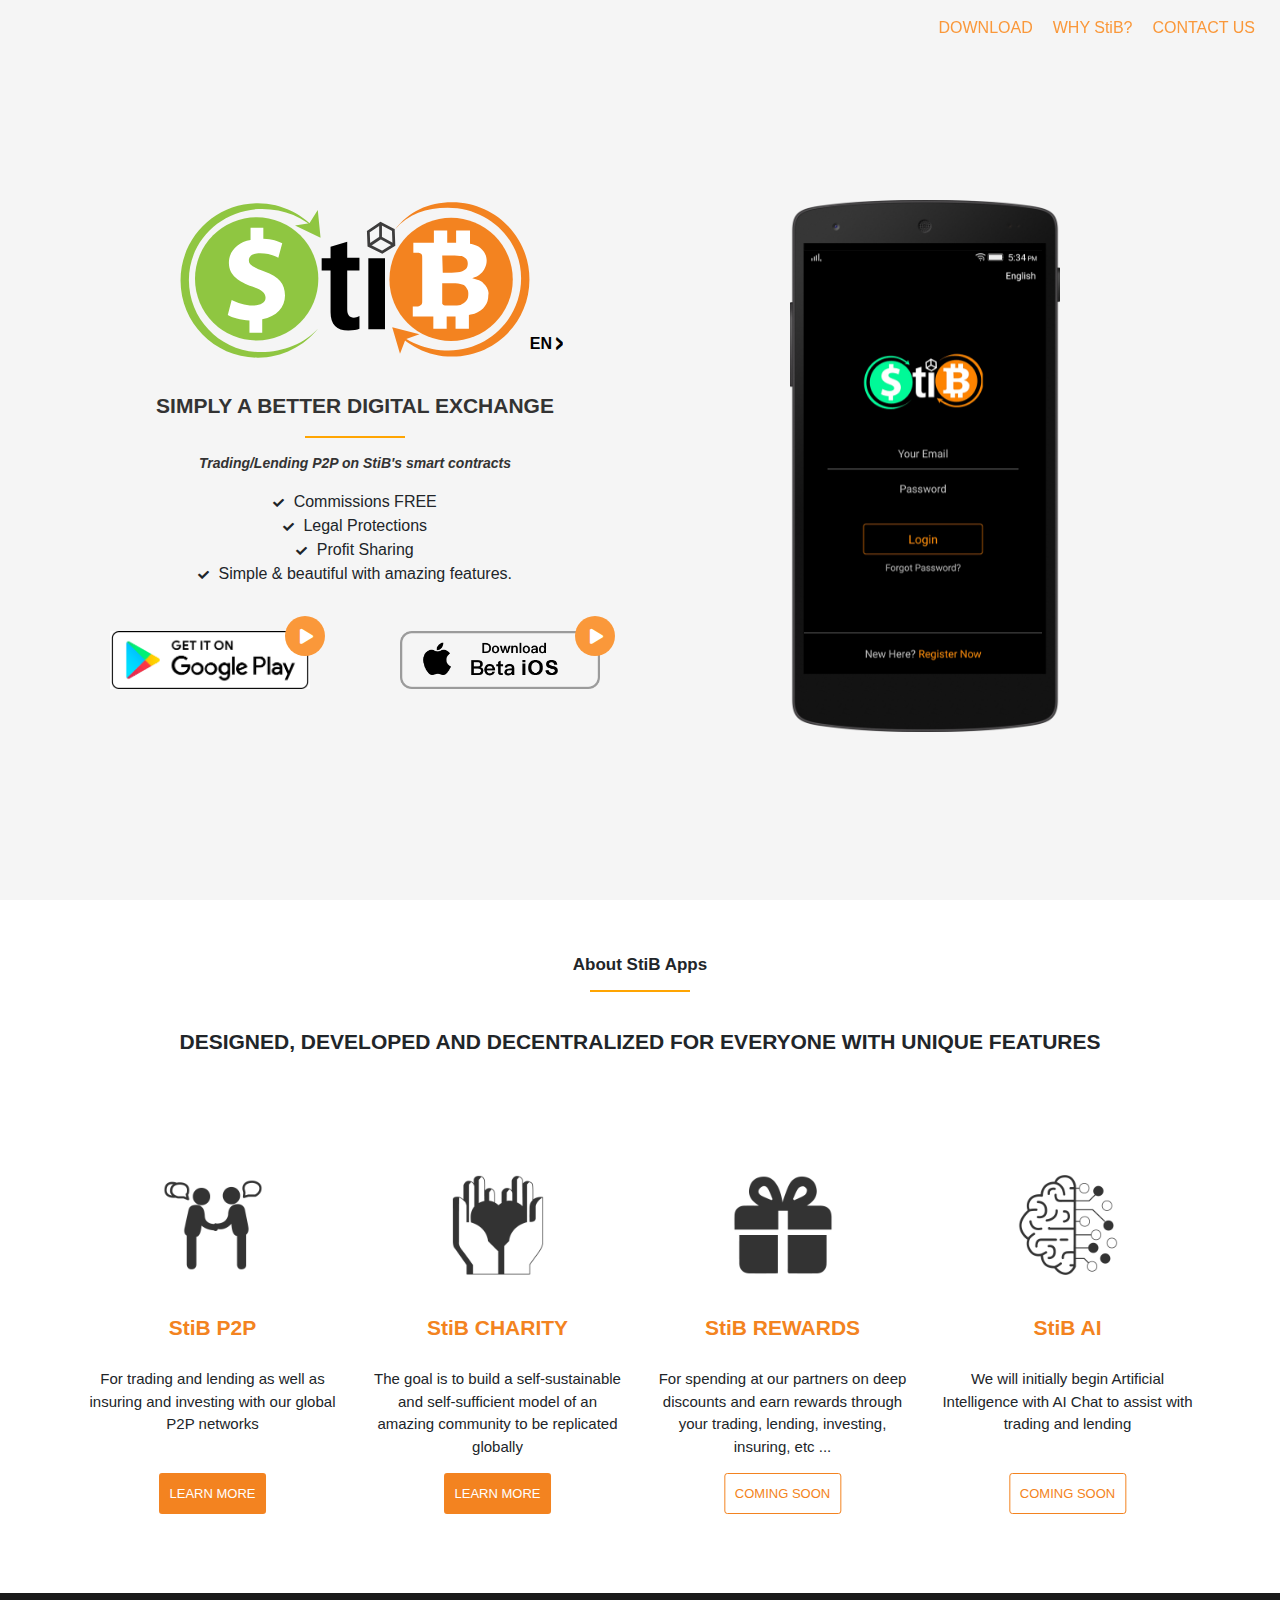
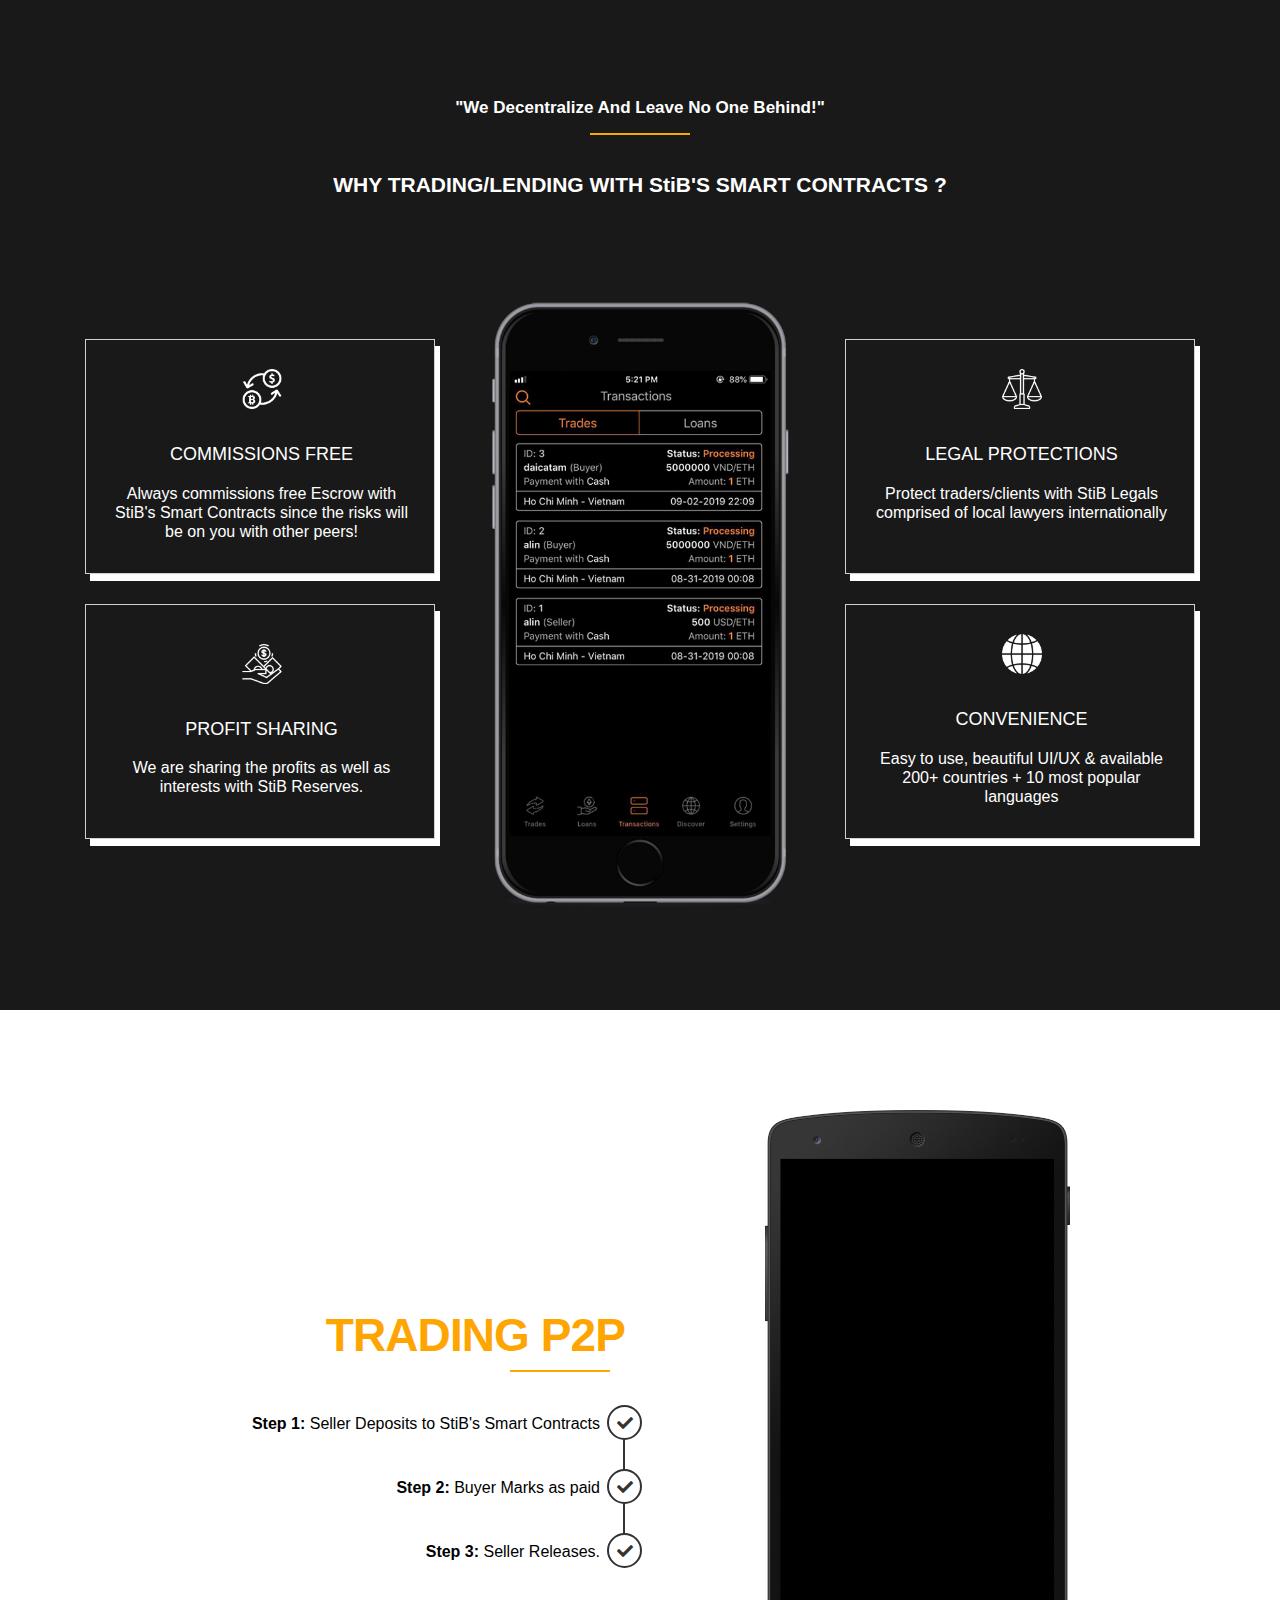
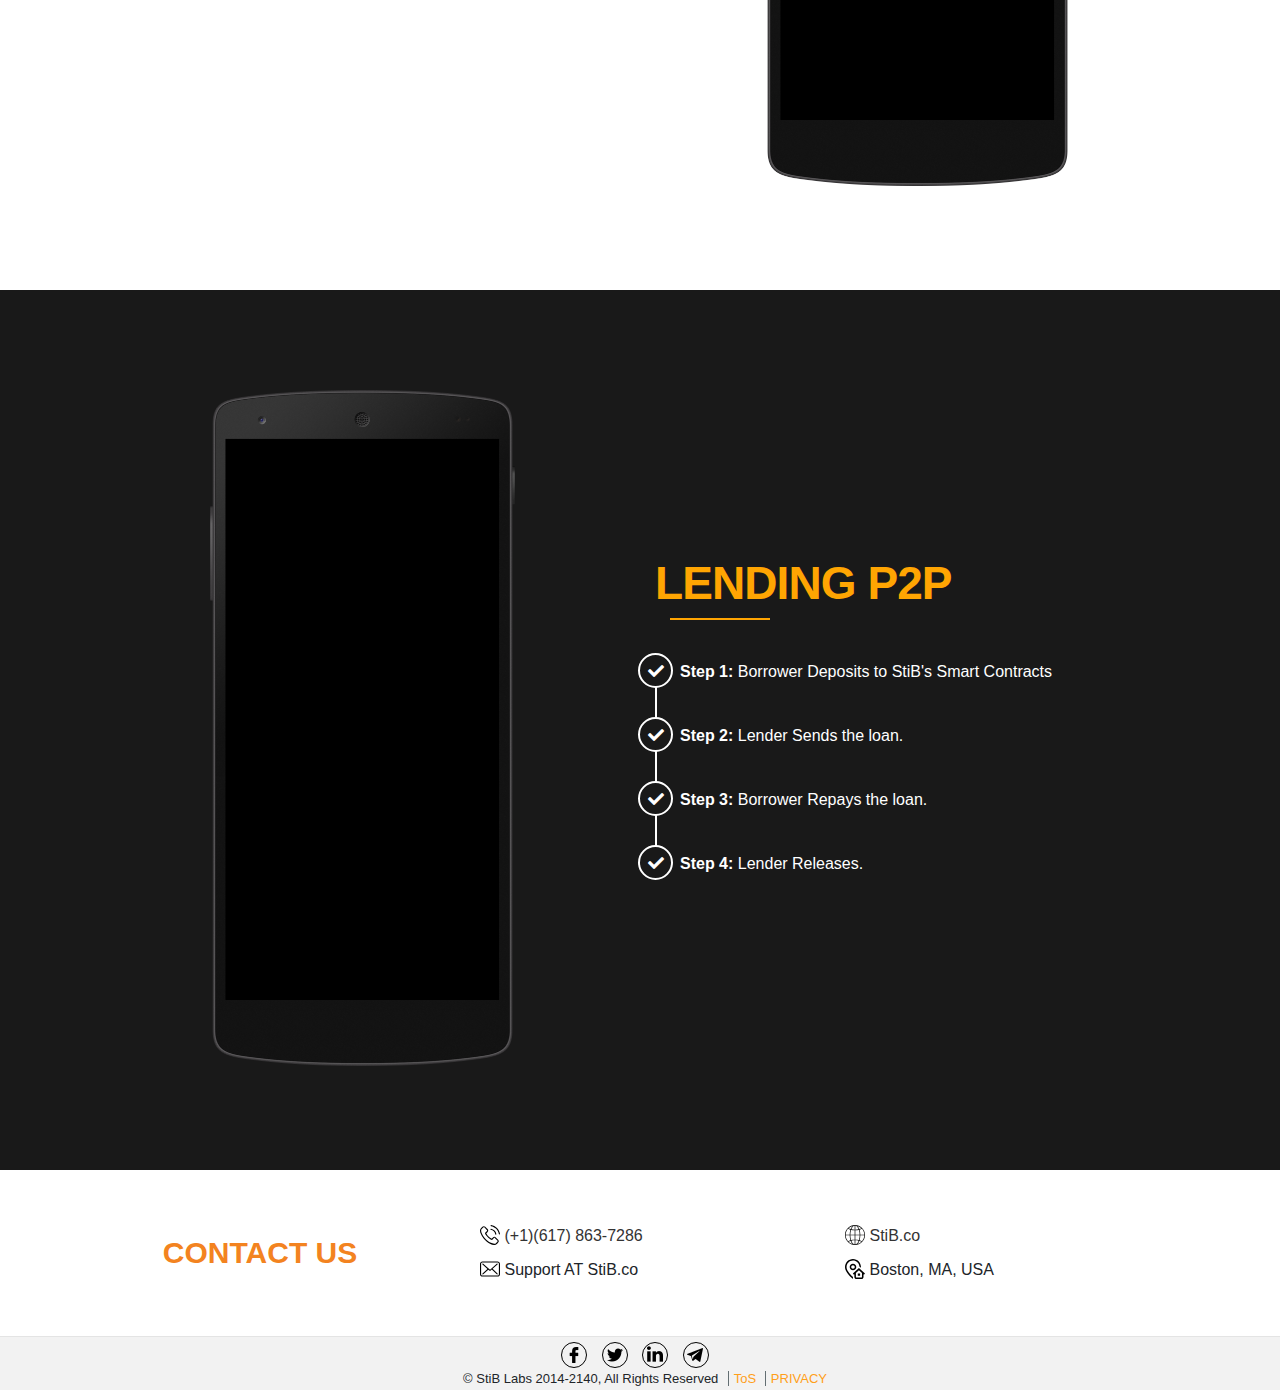
==== commit 83ac6316: "commit last" ====
--- a/index.html
+++ b/index.html
@@ -25,7 +25,6 @@
 	<link rel="stylesheet" href="style/aboutapp-app-provide.css">
 	<link rel="stylesheet" href="style/video-mockup.css">
 	<link rel="stylesheet" href="style/footer.css">
-
 </head>
 
 <body>
@@ -34,24 +33,29 @@
 		<i class="fas fa-angle-up"></i>
 	</div>
 
-	
+
 	<div class="page-holder" style="overflow-x: hidden;" id="body_content">
-	
+
 
 
 	</div>
+
 	<!-- end of page holder -->
 	<!-- ---------------------------------------------------------------------------- -->
 
 	<!-- Thư viện Jquery: -->
+	
+
+	
+
+
 	<script type="text/javascript" src="jquery/jquery-3.3.1.min.js"></script>
 
 	<script type="text/javascript" src="bootstrap4/js/bootstrap.min.js"></script>
 	<script type="text/javascript" src="bootstrap4/js/bootstrap.bundle.min.js"></script>
+	<script type="text/javascript" src="javascript/languages.js"></script>
 
-	<script type="text/javascript" src="javascript/languages.js"></script>
 	<!-- <script type="text/javascript" src="javascript/index.js"></script> -->
-
 </body>
 
 </html>--- a/style/header-appmain.css
+++ b/style/header-appmain.css
@@ -17,10 +17,32 @@
     top: 300px;
     right: 1px;
 }
+.logo .fa-greater-than{
+    font-weight: bold;
+    position: absolute;
+    bottom: 5px;
+    right: -9px;
+    font-size: 7px;
+    transform: scaleY(1.9);
+}
+.circle1 .fa-greater-than{
+    font-weight: bold;
+    position: absolute;
+    bottom: 7.7px;
+    right: -11px;
+    font-size: 9px;
+    transform: scaleY(1.9);
+}
+.rotatory{
+    font-size: 6px;
+    -webkit-transform: rotate(90deg) scaleY(2) ;
+        -ms-transform: rotate(90deg) scaleY(2) ;
+            transform: rotate(90deg) scaleY(2) translateY(-1px)!important ;   
+}
 
 a.lang {
-
-    padding: 5px 13px;
+font-weight: bolder;
+    padding: 5px 16px;
     -webkit-transition: 0.5s;
     -o-transition: 0.5s;
     transition: 0.5s;
@@ -28,12 +50,21 @@
     border-right: none;
    
 }
+.dual-lang .fa-check{
+ opacity: 0;
+}
+.dual-lang a.lang:hover .fa-check{
+    opacity: 1;;
+}
+a.lang:hover{
+    opacity: 0.5;
+}
 .lang-active {
-    color: #f38320!important;
-    display: block!important;
-     
-}
-
+   opacity: 0.5;    
+}
+.lang-active .fa-check{
+    opacity: 1!important;
+}
 
 a.eng {
     border-bottom: none!important;
@@ -41,26 +72,29 @@
 .circle1 .btn-current-lang{
     position: absolute;
     bottom: 5px;
-    right: -14px;
+    right: -22px;
   
 }
 .logo .btn-current-lang{
     position: absolute;
-    bottom: -4px;
-    right: -28px
+    bottom: -3px;
+    right: -17px;
+    color: black
 }
 .circle1 .dual-lang {
-    position: absolute;
-    bottom: -67px;
-    right: -44px;
+    font-size: 12px;
+    position: absolute;
+    top: 157px;
+    right: -46px;
   z-index: 2;
   border: #95a5a6 solid 1px;
   background-color:white;
 }
 .logo .dual-lang{
-    position: absolute;
-    top: 48px;
-    right: -39px;
+    font-size: 12px;
+    position: absolute;
+    top: 41px;
+    right: -37px;
     z-index: 2;
     border: #95a5a6 solid 1px;
     background-color:white;
@@ -244,7 +278,7 @@
     -webkit-box-direction: normal;
     -ms-flex-direction: row;
     flex-direction: row;
-    padding-left: 130px;
+    padding-left: 15px;
     padding-right: 20px;
     -webkit-box-align: center;
     -ms-flex-align: center;
@@ -311,6 +345,8 @@
 }
 .circle1{
     position: relative;
+    width: -webkit-fit-content;
+    width: -moz-fit-content;
     width: fit-content;
 }
 .circle1 img {
@@ -681,6 +717,9 @@
 
 @media (max-width:1000px) {
   
+.circle1 .btn-current-lang {
+    opacity: 0;
+}
     .main_app .app_sub {
         max-width: 100%;
         -webkit-box-flex: 0;
@@ -820,7 +859,7 @@
         font-size: 50px
     }
     .container_header {
-        padding-left: 30px
+        padding-left: 15px
     }
     .main_app .circle {
         top: 50px
@@ -860,7 +899,7 @@
         color: #ff9f1a
     }
     .circle {
-        display: none
+        display: none!important
     }
     .qr-wrapper {
         display: none;
@@ -888,8 +927,11 @@
 
 @media (max-width: 769px) {
     .main_app {
-        height: 600px;
-    }
+        padding-top: 100px;
+        height: auto;
+        padding-bottom: 50px;
+    }
+    
 }
 
 @media(max-width: 700px) {
@@ -903,6 +945,7 @@
         padding: 0px
     }
     .store a {
+        text-decoration: underline;
         margin: 0px
     }
     .store .store_app {
--- a/style/aboutapp-app-provide.css
+++ b/style/aboutapp-app-provide.css
@@ -75,6 +75,7 @@
     -o-transition: 0.3s;
     transition: 0.3s;
     position: relative;
+    cursor: pointer;
 }
 
 .about_app .content ul h4 {
@@ -85,6 +86,12 @@
     padding-top: 30px;
     text-transform: uppercase;
 }
+@media(min-width: 765px){
+    
+.app_provide .detail:hover {
+    background-color: #fa983a;
+    color: #fff;
+}
 
 .about_app .content ul li:hover {
     -webkit-box-shadow: 0 0 35px rgba(0, 0, 0, .1);
@@ -93,7 +100,7 @@
         -ms-transform: translateY(-7px);
             transform: translateY(-7px);
 }
-
+}
 .about_app .content .icon {
     padding-bottom: 40px;
     padding: 10px;
@@ -127,9 +134,10 @@
     -webkit-transition: .3s;
     -o-transition: .3s;
     transition: .3s;
-}
-
-.about_app .content ul li a:hover {
+    border-radius: 3px;
+}
+
+.about_app .content ul .charity a:hover {
     text-decoration: none;
     color: #f38320;
     background: transparent;
@@ -224,10 +232,6 @@
     align-items: center
 }
 
-.app_provide .detail:hover {
-    background-color: #fa983a;
-    color: #fff;
-}
 
 .app_reason img {
     width: 90%;
@@ -326,9 +330,7 @@
     }
 }
 @media(max-width: 767px) {
-    .about_app .content ul li:not(:last-child) {
-        border-bottom: 1px solid #F38320;
-    }
+    
 }
 @media (max-width: 435px){
     .about_app .title, .app_provide .title{
--- a/style/video-mockup.css
+++ b/style/video-mockup.css
@@ -17,4 +17,4 @@
 .mockup-iphone img {
     width: 270px!important;
     height: 577px;
-}
+}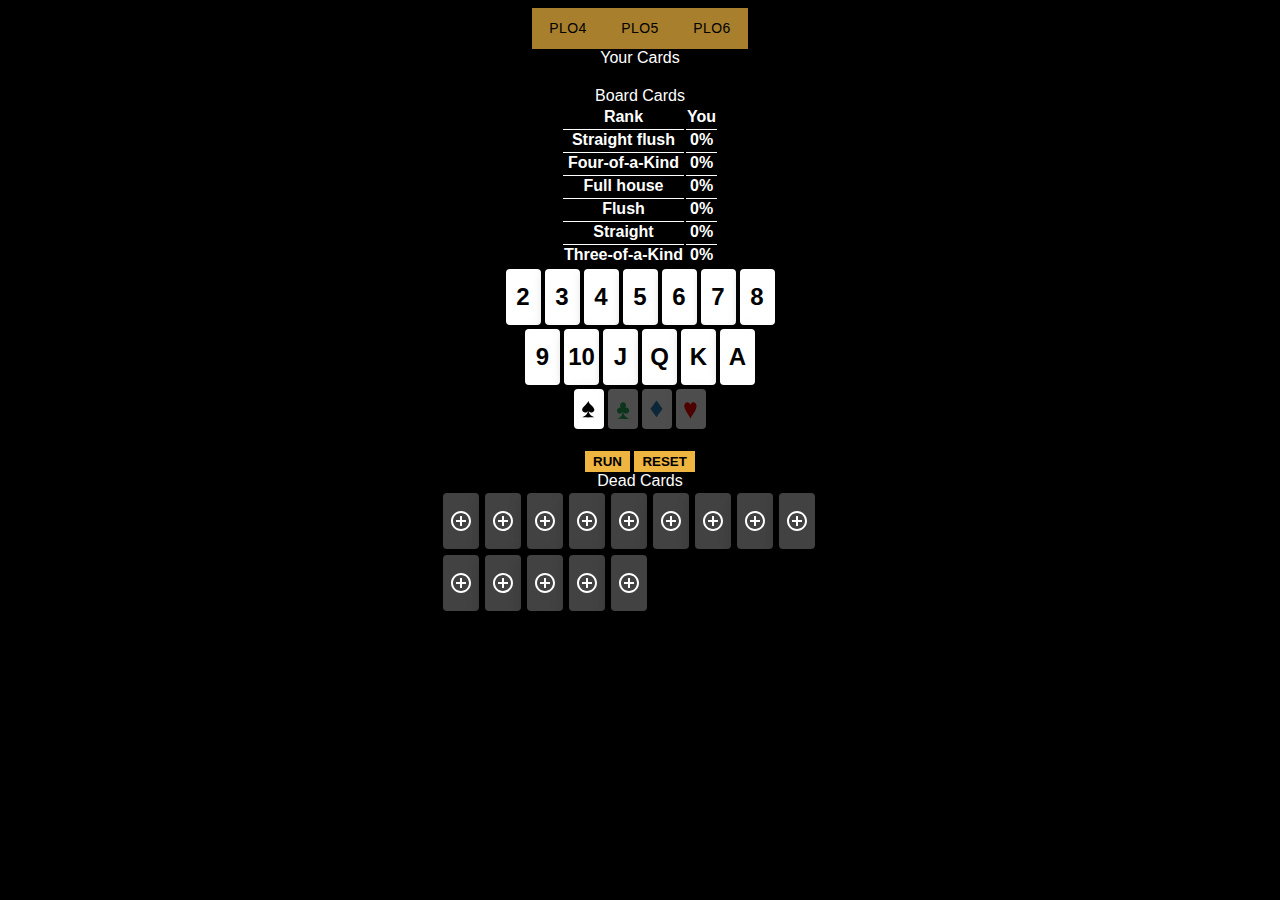
==== commit 4eaa5ca5: "add" ====
--- a/index.html
+++ b/index.html
@@ -2,60 +2,1426 @@
 <html lang="en">
 
 <head>
-	<meta charset="UTF-8">
-	<!-- <meta http-equiv="Content-Type" content="text/html; charset=utf-8" /> -->
-	<meta name="viewport" content="width=device-width, initial-scale=1.0">
-
-	<meta name="format-detection" content="telephone=no">
-	<!-- <meta http-equiv="X-UA-Compatible" content="ie=edge"> -->
-	<title> StiB P2P</title>
-	<!-- Thư viện bootstrap 4: -->
-	<link rel="shortcut icon" href="favicon.ico" />
-	<link rel="stylesheet" href="bootstrap4/css/bootstrap.min.css">
-
-	<!-- Thư viện fontawesome all: -->
-	<link rel="stylesheet" href="fontawesome/css/all.min.css">
-
-	<!-- CSS: -->
-	<link rel="stylesheet" href="style/layout.css">
-	<link rel="stylesheet" href="style/animation.css">
-	<link rel="stylesheet" href="style/header-appmain.css">
-	<link rel="stylesheet" href="style/style.css">
-	<link rel="stylesheet" href="style/guideline.css">
-	<link rel="stylesheet" href="style/aboutapp-app-provide.css">
-	<link rel="stylesheet" href="style/video-mockup.css">
-	<link rel="stylesheet" href="style/footer.css">
+    <meta charset="UTF-8">
+    <meta name="viewport" content="width=device-width, initial-scale=1.0">
+    <title>Poker Tool</title>
+    <style>
+        body {
+            text-align: center;
+            font-family: Arial, sans-serif;
+            background-color: black;
+        }
+
+        .dead_cards {
+            display: flex;
+
+            flex-wrap: wrap;
+            max-width: 400px;
+        }
+
+        .main {
+            text-align: center;
+            margin: auto;
+            display: flex;
+            flex-direction: column;
+            align-items: center;
+            justify-content: center;
+        }
+
+
+        .jss90 {
+            display: flex;
+        }
+
+        .jss121 {
+            width: 36px;
+            height: 56px;
+        }
+
+        .jss122 {
+            width: 36px;
+            height: 56px;
+        }
+
+        .jss97 {
+            cursor: pointer;
+        }
+
+        .jss95 {
+            margin: 3px;
+            display: flex;
+            overflow: hidden;
+            position: relative;
+            box-sizing: border-box;
+            transition: boxShadow 0.1s;
+            align-items: center;
+            font-weight: 500;
+            justify-content: center;
+            background-color: grey;
+        }
+
+        .MuiPaper-elevation10 {
+            box-shadow: 0px 6px 6px -3px rgba(0, 0, 0, 0.2), 0px 10px 14px 1px rgba(0, 0, 0, 0.14), 0px 4px 18px 3px rgba(0, 0, 0, 0.12);
+        }
+
+        .MuiPaper-rounded {
+            border-radius: 4px;
+        }
+
+        .MuiPaper-root {
+            color: #fff;
+            transition: box-shadow 300ms cubic-bezier(0.4, 0, 0.2, 1) 0ms;
+            background-color: #424242;
+        }
+
+        .MuiSvgIcon-root {
+            fill: currentColor;
+            width: 1em;
+            height: 1em;
+            display: inline-block;
+            font-size: 1.5rem;
+            transition: fill 200ms cubic-bezier(0.4, 0, 0.2, 1) 0ms;
+            flex-shrink: 0;
+            user-select: none;
+        }
+
+        .jss8 {
+            display: flex;
+        }
+
+        .jss13 {
+            background-color: #efb541;
+        }
+
+        #user-info p {
+            color: white;
+        }
+
+        .MuiTab-wrapper {
+            width: 100%;
+            display: inline-flex;
+            align-items: center;
+            flex-direction: column;
+            justify-content: center;
+        }
+
+        button {
+            font-family: "Rubik", Sans-serif;
+            font-weight: 600;
+            text-transform: uppercase;
+            font-style: normal;
+            text-decoration: none;
+            color: #000000;
+            background-color: #EFB541;
+            border-style: solid;
+            cursor: pointer;
+            border-width: 2px 2px 2px 2px;
+            border-color: #EFB541;
+
+        }
+
+        .MuiTab-root {
+            padding: 6px 12px;
+            overflow: hidden;
+            position: relative;
+            font-size: 0.875rem;
+            max-width: 264px;
+            min-width: 72px;
+            box-sizing: border-box;
+            min-height: 40px;
+            text-align: center;
+            flex-shrink: 0;
+            font-family: "Roboto", "Helvetica", "Arial", sans-serif;
+            font-weight: 500;
+            line-height: 1.75;
+            white-space: normal;
+            letter-spacing: 0.02857em;
+            opacity: 0.7;
+            text-transform: uppercase;
+        }
+
+        button:hover {
+            background-color: #02010100;
+            color: #efb541 !important;
+        }
+
+        .active_type {
+            opacity: 1;
+
+        }
+
+        #cards_bai {
+            margin: 10px 0px;
+        }
+
+        .active_card {
+            box-shadow: rgb(239, 181, 65) 0px 0px 8px 3px;
+            background-color: darkgrey;
+        }
+
+        .jss67 {
+
+            cursor: pointer;
+            height: 40px;
+            margin: 2px;
+            width: 35px;
+            cursor: pointer;
+            height: 56px;
+            /* margin: 4px; */
+            display: flex;
+            overflow: hidden;
+            box-sizing: border-box;
+            transition: 0.1s;
+            flex-direction: column;
+            background-color: white;
+            box-shadow: 0px 3px 5px -1px rgba(0, 0, 0, 0.2), 0px 5px 8px 0px rgba(0, 0, 0, 0.14), 0px 1px 14px 0px rgba(0, 0, 0, 0.12);
+            border-radius: 4px;
+
+            display: flex;
+            align-items: center;
+            justify-content: center;
+        }
+
+        .jss67 span {
+            /* color: black; */
+            /* font-weight: 800; */
+            font-size: 24px;
+            font-weight: bold;
+
+            text-align: center;
+        }
+
+        .jss67:hover {
+            box-shadow: 0 0 4px 2px rgba(239, 181, 65);
+        }
+
+        .baichon {
+            display: flex;
+            align-items: center;
+            justify-content: center;
+        }
+
+        .chatchon {
+            display: flex;
+            align-items: center;
+            justify-content: center;
+        }
+
+
+        .boxchat {
+            width: 30px;
+            opacity: 0.3;
+            cursor: pointer;
+            height: 40px;
+            margin: 2px;
+            display: flex;
+            overflow: hidden;
+            box-sizing: border-box;
+            transition: 0.1s;
+            flex-direction: column;
+            background-color: white;
+            box-shadow: 0px 3px 5px -1px rgba(0, 0, 0, 0.2), 0px 5px 8px 0px rgba(0, 0, 0, 0.14), 0px 1px 14px 0px rgba(0, 0, 0, 0.12);
+            border-radius: 4px;
+            color: #fff;
+            display: flex;
+            align-items: center;
+            justify-content: center;
+        }
+
+        table {
+            font-weight: bold;
+        }
+
+        .red {
+            color: red;
+        }
+
+        .black {
+            color: black;
+        }
+
+        .xanh {
+            color: #27ae60;
+        }
+
+        .blue {
+            color: #2980b9;
+        }
+
+
+        .activechat {
+            opacity: 1;
+        }
+
+        .jss69 {
+
+            display: flex;
+            padding: 5px;
+            box-sizing: border-box;
+            flex-direction: column;
+            background-color: white;
+        }
+
+        .jss70 {
+            flex: 1;
+            width: 100%;
+            display: flex;
+            box-sizing: border-box;
+            align-items: center;
+            justify-content: center;
+        }
+
+        td {
+            border-top: 1px solid white;
+        }
+
+        .button_click {
+            margin-top: 10px;
+        }
+
+        .thongtin {
+            color: white;
+        }
+
+        .opacity_03 {
+            opacity: 0.3;
+        }
+
+        .hide {
+            display: none;
+        }
+    </style>
 </head>
+<!-- // style="box-shadow: rgb(239, 181, 65) 0px 0px 8px 3px; background-color: darkgrey;" -->
 
 <body>
-	<!-- page holder -->
-	<div class="back-to-top" style="display: block;" id="to-top">
-		<i class="fas fa-angle-up"></i>
-	</div>
-
-
-	<div class="page-holder" style="overflow-x: hidden;" id="body_content">
-
-
-
-	</div>
-
-	<!-- end of page holder -->
-	<!-- ---------------------------------------------------------------------------- -->
-
-	<!-- Thư viện Jquery: -->
-	
-
-	
-
-
-	<script type="text/javascript" src="jquery/jquery-3.3.1.min.js"></script>
-
-	<script type="text/javascript" src="bootstrap4/js/bootstrap.min.js"></script>
-	<script type="text/javascript" src="bootstrap4/js/bootstrap.bundle.min.js"></script>
-	<script type="text/javascript" src="javascript/languages.js"></script>
-
-	<!-- <script type="text/javascript" src="javascript/index.js"></script> -->
+    <div class="main">
+        <div class="MuiTabs-root jss8">
+            <div class="MuiTabs-scroller MuiTabs-fixed" style="overflow: hidden;">
+                <div class="MuiTabs-flexContainer" role="tablist" id="khuvuctype"><button
+                        class="MuiButtonBase-root MuiTab-root MuiTab-textColorInherit jss10 Mui-selected" tabindex="0"
+                        type="button" onclick="chontype(4)" role="tab" aria-selected="true"><span
+                            class="MuiTab-wrapper">PLO4</span><span class="MuiTouchRipple-root"></span></button><button
+                        onclick="chontype(5)" class="MuiButtonBase-root MuiTab-root MuiTab-textColorInherit jss10"
+                        tabindex="-1" type="button" role="tab" aria-selected="false"><span
+                            class="MuiTab-wrapper">PLO5</span><span class="MuiTouchRipple-root"></span></button><button
+                        onclick="chontype(6)" class="MuiButtonBase-root MuiTab-root MuiTab-textColorInherit jss10"
+                        tabindex="-1" type="button" role="tab" aria-selected="false"><span
+                            class="MuiTab-wrapper">PLO6</span><span class="MuiTouchRipple-root"></span></button></div>
+                <span class="jss12 jss13 MuiTabs-indicator" style="left: 0px; width: 160px;"></span>
+            </div>
+        </div>
+        <span style="color: #fff;">Your Cards</span>
+        <div class="jss90" id="cards_bai">
+        </div>
+        <span style="color: #fff;">Board Cards</span>
+        <div class="jss90" id="cards_bai_mat">
+
+            <!-- nhanh -->
+            <!-- <div class="MuiPaper-root jss95 jss121 jss97 MuiPaper-elevation10 MuiPaper-rounded"><svg
+                    class="MuiSvgIcon-root" focusable="false" viewBox="0 0 24 24" aria-hidden="true">
+                    <path
+                        d="M13 7h-2v4H7v2h4v4h2v-4h4v-2h-4V7zm-1-5C6.49 2 2 6.49 2 12s4.49 10 10 10 10-4.49 10-10S17.51 2 12 2zm0 18c-4.41 0-8-3.59-8-8s3.59-8 8-8 8 3.59 8 8-3.59 8-8 8z">
+                    </path>
+                </svg></div>
+
+
+            <div class="MuiPaper-root jss95 jss121 jss97 MuiPaper-elevation10 MuiPaper-rounded"><svg
+                    class="MuiSvgIcon-root" focusable="false" viewBox="0 0 24 24" aria-hidden="true">
+                    <path
+                        d="M13 7h-2v4H7v2h4v4h2v-4h4v-2h-4V7zm-1-5C6.49 2 2 6.49 2 12s4.49 10 10 10 10-4.49 10-10S17.51 2 12 2zm0 18c-4.41 0-8-3.59-8-8s3.59-8 8-8 8 3.59 8 8-3.59 8-8 8z">
+                    </path>
+                </svg></div>
+
+            <div class="MuiPaper-root jss95 jss122 jss97 MuiPaper-elevation10 MuiPaper-rounded"><svg
+                    class="MuiSvgIcon-root" focusable="false" viewBox="0 0 24 24" aria-hidden="true">
+                    <path
+                        d="M13 7h-2v4H7v2h4v4h2v-4h4v-2h-4V7zm-1-5C6.49 2 2 6.49 2 12s4.49 10 10 10 10-4.49 10-10S17.51 2 12 2zm0 18c-4.41 0-8-3.59-8-8s3.59-8 8-8 8 3.59 8 8-3.59 8-8 8z">
+                    </path>
+                </svg></div>
+            <div class="MuiPaper-root jss95 jss121 jss97 MuiPaper-elevation10 MuiPaper-rounded"><svg
+                    class="MuiSvgIcon-root" focusable="false" viewBox="0 0 24 24" aria-hidden="true">
+                    <path
+                        d="M13 7h-2v4H7v2h4v4h2v-4h4v-2h-4V7zm-1-5C6.49 2 2 6.49 2 12s4.49 10 10 10 10-4.49 10-10S17.51 2 12 2zm0 18c-4.41 0-8-3.59-8-8s3.59-8 8-8 8 3.59 8 8-3.59 8-8 8z">
+                    </path>
+                </svg></div>
+
+            <div class="MuiPaper-root jss95 jss122 jss97 MuiPaper-elevation10 MuiPaper-rounded"><svg
+                    class="MuiSvgIcon-root" focusable="false" viewBox="0 0 24 24" aria-hidden="true">
+                    <path
+                        d="M13 7h-2v4H7v2h4v4h2v-4h4v-2h-4V7zm-1-5C6.49 2 2 6.49 2 12s4.49 10 10 10 10-4.49 10-10S17.51 2 12 2zm0 18c-4.41 0-8-3.59-8-8s3.59-8 8-8 8 3.59 8 8-3.59 8-8 8z">
+                    </path>
+                </svg></div> -->
+        </div>
+        <div id="thong_tin_hand" class="thongtin">
+            <div class="rank-stats">
+                <table>
+                    <thead>
+                        <tr>
+                            <th>Rank</th>
+                            <th><span class="you">You</span></th>
+
+                        </tr>
+                    </thead>
+                    <tbody>
+                        <tr>
+                            <td>
+                                <div class="rank-title">Straight flush</div>
+                            </td>
+                            <td id="straight_flush">0%</td>
+
+                        </tr>
+                        <tr>
+                            <td>
+                                <div class="rank-title">Four-of-a-Kind</div>
+                            </td>
+                            <td id="four_of_a_kind">0%</td>
+
+                        </tr>
+                        <tr>
+                            <td>
+                                <div class="rank-title">Full house</div>
+                            </td>
+                            <td id="full_house">0%</td>
+
+                        </tr>
+                        <tr>
+                            <td>
+                                <div class="rank-title">Flush</div>
+                            </td>
+                            <td id="flush">0%</td>
+
+                        </tr>
+                        <tr>
+                            <td>
+                                <div class="rank-title">Straight</div>
+                            </td>
+                            <td id="straight">0%</td>
+
+                        </tr>
+                        <tr>
+                            <td>
+                                <div class="rank-title">Three-of-a-Kind</div>
+                            </td>
+                            <td id="three_of_a_kind">0%</td>
+
+                        </tr>
+                    </tbody>
+                </table>
+            </div>
+
+        </div>
+        <div class="listchonbai" id="bobaichon">
+            <div class="baichon">
+                <div onclick="chonbainao(2)" class="jss67">
+                    <span>2</span>
+                </div>
+                <div onclick="chonbainao(3)" class="jss67">
+                    <span>3</span>
+                </div>
+                <div onclick="chonbainao(4)" class="jss67">
+                    <span>4</span>
+                </div>
+                <div onclick="chonbainao(5)" class="jss67">
+                    <span>5</span>
+                </div>
+                <div onclick="chonbainao(6)" class="jss67">
+                    <span>6</span>
+                </div>
+                <div onclick="chonbainao(7)" class="jss67">
+                    <span>7</span>
+                </div>
+                <div onclick="chonbainao(8)" class="jss67">
+                    <span>8</span>
+                </div>
+            </div>
+            <div class="baichon">
+                <div onclick="chonbainao(9)" class="jss67">
+                    <span>9</span>
+                </div>
+                <div onclick="chonbainao(10)" class="jss67">
+                    <span>10</span>
+                </div>
+                <div onclick="chonbainao(11)" class="jss67">
+                    <span>J</span>
+                </div>
+                <div onclick="chonbainao(12)" class="jss67">
+                    <span>Q</span>
+                </div>
+                <div onclick="chonbainao(13)" class="jss67">
+                    <span>K</span>
+                </div>
+                <div onclick="chonbainao(14)" class="jss67">
+                    <span>A</span>
+                </div>
+            </div>
+
+        </div>
+        <div class="chatchon" style="color: #fff;" id="listchatbai">
+            <div onclick="chonchat(1)" class="boxchat activechat">
+                <div class="jss70">
+                    <svg width="20" height="20" viewBox="10 -50 420 640" preserveAspectRatio="xMidYMid meet"
+                        fill="black">
+                        <metadata>
+                            Created by potrace 1.15, written by Peter Selinger 2001-2017
+                        </metadata>
+                        <g transform="translate(0.000000,1280.000000) scale(0.100000,-0.100000)" stroke="none">
+                            <path
+                                d="M7832 12789 c-244 -41 -481 -208 -637 -449 -95 -145 -157 -295 -201 -486 -26 -109 -28 -136 -28 -314 -1 -162 3 -215 22 -315 76 -400 215 -763 457 -1200 129 -232 222 -384 560 -910 334 -519 466 -736 606 -990 88 -161 228 -452 279 -578 12 -32 24 -56 26 -54 2 2 30 68 63 148 163 401 351 732 730 1289 530 780 625 930 773 1216 221 429 338 805 383 1229 20 193 8 345 -42 540 -121 465 -430 798 -811 871 -320 61 -664 -97 -882 -406 -67 -95 -153 -270 -187 -379 l-26 -84 -29 88 c-174 535 -609 858 -1056 784z">
+                            </path>
+                            <path
+                                d="M1946 12668 c-12 -75 -74 -245 -129 -356 -153 -306 -340 -540 -756 -947 -626 -611 -742 -734 -868 -927 -217 -331 -249 -628 -98 -928 104 -208 317 -388 554 -469 321 -110 679 -64 956 122 71 48 192 163 231 218 15 22 28 38 30 36 7 -6 -58 -244 -98 -362 -161 -478 -422 -822 -829 -1096 -118 -79 -217 -137 -454 -264 -270 -145 -455 -255 -455 -272 0 -11 328 -13 1930 -13 1602 0 1930 2 1930 13 0 17 -187 128 -455 272 -226 122 -332 183 -455 266 -446 298 -725 698 -878 1261 -22 79 -42 157 -46 173 l-6 30 22 -30 c12 -16 53 -63 92 -102 485 -506 1385 -373 1675 249 49 104 71 188 78 297 11 188 -92 441 -282 696 -120 160 -233 283 -614 665 -397 398 -539 553 -682 742 -179 239 -313 503 -359 711 -7 31 -16 57 -20 57 -4 0 -10 -19 -14 -42z">
+                            </path>
+                            <path
+                                d="M8925 5339 c-111 -12 -242 -51 -344 -104 -526 -272 -693 -942 -355 -1427 23 -34 78 -97 121 -140 69 -70 74 -77 43 -64 -159 66 -401 79 -584 31 -496 -130 -809 -615 -721 -1118 64 -366 331 -665 691 -773 71 -21 117 -27 228 -32 154 -5 234 5 356 46 247 82 460 270 571 505 36 76 36 57 5 -100 -122 -596 -319 -1002 -647 -1332 -163 -164 -367 -311 -719 -516 -203 -119 -398 -244 -419 -269 -12 -15 146 -16 1873 -16 1203 0 1886 3 1886 10 0 14 -190 136 -472 304 -262 155 -420 263 -555 378 -351 298 -591 716 -724 1263 -26 109 -69 324 -69 349 0 5 20 -31 44 -80 124 -254 348 -440 624 -517 65 -18 104 -21 252 -22 154 0 185 3 254 23 169 49 314 133 434 254 132 131 219 284 264 465 31 123 31 341 0 460 -56 216 -171 396 -337 529 -202 163 -470 243 -713 214 -85 -10 -208 -41 -267 -66 -11 -4 11 21 49 56 353 331 416 857 150 1256 -162 244 -411 396 -709 433 -99 12 -95 12 -210 0z">
+                            </path>
+                            <path
+                                d="M1158 3985 l-977 -1325 980 -1330 981 -1330 223 303 c1421 1926 1734 2353 1732 2359 -5 16 -1949 2648 -1955 2648 -4 0 -447 -596 -984 -1325z">
+                            </path>
+                        </g>
+                    </svg>
+                </div>
+            </div>
+            <div onclick="chonchat(2)" class="boxchat">
+                <div class="jss70">
+                    <svg width="20" height="20" viewBox="690 640 420 640" preserveAspectRatio="xMidYMid meet"
+                        fill="#27ae60">
+                        <metadata>
+                            Created by potrace 1.15, written by Peter Selinger 2001-2017
+                        </metadata>
+                        <g transform="translate(0.000000,1280.000000) scale(0.100000,-0.100000)" stroke="none">
+                            <path
+                                d="M7832 12789 c-244 -41 -481 -208 -637 -449 -95 -145 -157 -295 -201 -486 -26 -109 -28 -136 -28 -314 -1 -162 3 -215 22 -315 76 -400 215 -763 457 -1200 129 -232 222 -384 560 -910 334 -519 466 -736 606 -990 88 -161 228 -452 279 -578 12 -32 24 -56 26 -54 2 2 30 68 63 148 163 401 351 732 730 1289 530 780 625 930 773 1216 221 429 338 805 383 1229 20 193 8 345 -42 540 -121 465 -430 798 -811 871 -320 61 -664 -97 -882 -406 -67 -95 -153 -270 -187 -379 l-26 -84 -29 88 c-174 535 -609 858 -1056 784z">
+                            </path>
+                            <path
+                                d="M1946 12668 c-12 -75 -74 -245 -129 -356 -153 -306 -340 -540 -756 -947 -626 -611 -742 -734 -868 -927 -217 -331 -249 -628 -98 -928 104 -208 317 -388 554 -469 321 -110 679 -64 956 122 71 48 192 163 231 218 15 22 28 38 30 36 7 -6 -58 -244 -98 -362 -161 -478 -422 -822 -829 -1096 -118 -79 -217 -137 -454 -264 -270 -145 -455 -255 -455 -272 0 -11 328 -13 1930 -13 1602 0 1930 2 1930 13 0 17 -187 128 -455 272 -226 122 -332 183 -455 266 -446 298 -725 698 -878 1261 -22 79 -42 157 -46 173 l-6 30 22 -30 c12 -16 53 -63 92 -102 485 -506 1385 -373 1675 249 49 104 71 188 78 297 11 188 -92 441 -282 696 -120 160 -233 283 -614 665 -397 398 -539 553 -682 742 -179 239 -313 503 -359 711 -7 31 -16 57 -20 57 -4 0 -10 -19 -14 -42z">
+                            </path>
+                            <path
+                                d="M8925 5339 c-111 -12 -242 -51 -344 -104 -526 -272 -693 -942 -355 -1427 23 -34 78 -97 121 -140 69 -70 74 -77 43 -64 -159 66 -401 79 -584 31 -496 -130 -809 -615 -721 -1118 64 -366 331 -665 691 -773 71 -21 117 -27 228 -32 154 -5 234 5 356 46 247 82 460 270 571 505 36 76 36 57 5 -100 -122 -596 -319 -1002 -647 -1332 -163 -164 -367 -311 -719 -516 -203 -119 -398 -244 -419 -269 -12 -15 146 -16 1873 -16 1203 0 1886 3 1886 10 0 14 -190 136 -472 304 -262 155 -420 263 -555 378 -351 298 -591 716 -724 1263 -26 109 -69 324 -69 349 0 5 20 -31 44 -80 124 -254 348 -440 624 -517 65 -18 104 -21 252 -22 154 0 185 3 254 23 169 49 314 133 434 254 132 131 219 284 264 465 31 123 31 341 0 460 -56 216 -171 396 -337 529 -202 163 -470 243 -713 214 -85 -10 -208 -41 -267 -66 -11 -4 11 21 49 56 353 331 416 857 150 1256 -162 244 -411 396 -709 433 -99 12 -95 12 -210 0z">
+                            </path>
+                            <path
+                                d="M1158 3985 l-977 -1325 980 -1330 981 -1330 223 303 c1421 1926 1734 2353 1732 2359 -5 16 -1949 2648 -1955 2648 -4 0 -447 -596 -984 -1325z">
+                            </path>
+                        </g>
+                    </svg>
+                </div>
+            </div>
+            <div onclick="chonchat(3)" class="boxchat">
+                <div class="jss70">
+                    <svg width="20" height="20" viewBox="20 700 420 640" preserveAspectRatio="xMidYMid meet"
+                        fill="#2980b9">
+                        <metadata>
+                            Created by potrace 1.15, written by Peter Selinger 2001-2017
+                        </metadata>
+                        <g transform="translate(0.000000,1280.000000) scale(0.100000,-0.100000)" stroke="none">
+                            <path
+                                d="M7832 12789 c-244 -41 -481 -208 -637 -449 -95 -145 -157 -295 -201 -486 -26 -109 -28 -136 -28 -314 -1 -162 3 -215 22 -315 76 -400 215 -763 457 -1200 129 -232 222 -384 560 -910 334 -519 466 -736 606 -990 88 -161 228 -452 279 -578 12 -32 24 -56 26 -54 2 2 30 68 63 148 163 401 351 732 730 1289 530 780 625 930 773 1216 221 429 338 805 383 1229 20 193 8 345 -42 540 -121 465 -430 798 -811 871 -320 61 -664 -97 -882 -406 -67 -95 -153 -270 -187 -379 l-26 -84 -29 88 c-174 535 -609 858 -1056 784z">
+                            </path>
+                            <path
+                                d="M1946 12668 c-12 -75 -74 -245 -129 -356 -153 -306 -340 -540 -756 -947 -626 -611 -742 -734 -868 -927 -217 -331 -249 -628 -98 -928 104 -208 317 -388 554 -469 321 -110 679 -64 956 122 71 48 192 163 231 218 15 22 28 38 30 36 7 -6 -58 -244 -98 -362 -161 -478 -422 -822 -829 -1096 -118 -79 -217 -137 -454 -264 -270 -145 -455 -255 -455 -272 0 -11 328 -13 1930 -13 1602 0 1930 2 1930 13 0 17 -187 128 -455 272 -226 122 -332 183 -455 266 -446 298 -725 698 -878 1261 -22 79 -42 157 -46 173 l-6 30 22 -30 c12 -16 53 -63 92 -102 485 -506 1385 -373 1675 249 49 104 71 188 78 297 11 188 -92 441 -282 696 -120 160 -233 283 -614 665 -397 398 -539 553 -682 742 -179 239 -313 503 -359 711 -7 31 -16 57 -20 57 -4 0 -10 -19 -14 -42z">
+                            </path>
+                            <path
+                                d="M8925 5339 c-111 -12 -242 -51 -344 -104 -526 -272 -693 -942 -355 -1427 23 -34 78 -97 121 -140 69 -70 74 -77 43 -64 -159 66 -401 79 -584 31 -496 -130 -809 -615 -721 -1118 64 -366 331 -665 691 -773 71 -21 117 -27 228 -32 154 -5 234 5 356 46 247 82 460 270 571 505 36 76 36 57 5 -100 -122 -596 -319 -1002 -647 -1332 -163 -164 -367 -311 -719 -516 -203 -119 -398 -244 -419 -269 -12 -15 146 -16 1873 -16 1203 0 1886 3 1886 10 0 14 -190 136 -472 304 -262 155 -420 263 -555 378 -351 298 -591 716 -724 1263 -26 109 -69 324 -69 349 0 5 20 -31 44 -80 124 -254 348 -440 624 -517 65 -18 104 -21 252 -22 154 0 185 3 254 23 169 49 314 133 434 254 132 131 219 284 264 465 31 123 31 341 0 460 -56 216 -171 396 -337 529 -202 163 -470 243 -713 214 -85 -10 -208 -41 -267 -66 -11 -4 11 21 49 56 353 331 416 857 150 1256 -162 244 -411 396 -709 433 -99 12 -95 12 -210 0z">
+                            </path>
+                            <path
+                                d="M1158 3985 l-977 -1325 980 -1330 981 -1330 223 303 c1421 1926 1734 2353 1732 2359 -5 16 -1949 2648 -1955 2648 -4 0 -447 -596 -984 -1325z">
+                            </path>
+                        </g>
+                    </svg>
+                </div>
+            </div>
+            <div onclick="chonchat(4)" class="boxchat">
+                <div class="jss70">
+                    <svg width="20" height="20" viewBox="700 -100 420 640" preserveAspectRatio="xMidYMid meet"
+                        fill="red">
+                        <metadata>
+                            Created by potrace 1.15, written by Peter Selinger 2001-2017
+                        </metadata>
+                        <g transform="translate(0.000000,1280.000000) scale(0.100000,-0.100000)" stroke="none">
+                            <path
+                                d="M7832 12789 c-244 -41 -481 -208 -637 -449 -95 -145 -157 -295 -201 -486 -26 -109 -28 -136 -28 -314 -1 -162 3 -215 22 -315 76 -400 215 -763 457 -1200 129 -232 222 -384 560 -910 334 -519 466 -736 606 -990 88 -161 228 -452 279 -578 12 -32 24 -56 26 -54 2 2 30 68 63 148 163 401 351 732 730 1289 530 780 625 930 773 1216 221 429 338 805 383 1229 20 193 8 345 -42 540 -121 465 -430 798 -811 871 -320 61 -664 -97 -882 -406 -67 -95 -153 -270 -187 -379 l-26 -84 -29 88 c-174 535 -609 858 -1056 784z">
+                            </path>
+                            <path
+                                d="M1946 12668 c-12 -75 -74 -245 -129 -356 -153 -306 -340 -540 -756 -947 -626 -611 -742 -734 -868 -927 -217 -331 -249 -628 -98 -928 104 -208 317 -388 554 -469 321 -110 679 -64 956 122 71 48 192 163 231 218 15 22 28 38 30 36 7 -6 -58 -244 -98 -362 -161 -478 -422 -822 -829 -1096 -118 -79 -217 -137 -454 -264 -270 -145 -455 -255 -455 -272 0 -11 328 -13 1930 -13 1602 0 1930 2 1930 13 0 17 -187 128 -455 272 -226 122 -332 183 -455 266 -446 298 -725 698 -878 1261 -22 79 -42 157 -46 173 l-6 30 22 -30 c12 -16 53 -63 92 -102 485 -506 1385 -373 1675 249 49 104 71 188 78 297 11 188 -92 441 -282 696 -120 160 -233 283 -614 665 -397 398 -539 553 -682 742 -179 239 -313 503 -359 711 -7 31 -16 57 -20 57 -4 0 -10 -19 -14 -42z">
+                            </path>
+                            <path
+                                d="M8925 5339 c-111 -12 -242 -51 -344 -104 -526 -272 -693 -942 -355 -1427 23 -34 78 -97 121 -140 69 -70 74 -77 43 -64 -159 66 -401 79 -584 31 -496 -130 -809 -615 -721 -1118 64 -366 331 -665 691 -773 71 -21 117 -27 228 -32 154 -5 234 5 356 46 247 82 460 270 571 505 36 76 36 57 5 -100 -122 -596 -319 -1002 -647 -1332 -163 -164 -367 -311 -719 -516 -203 -119 -398 -244 -419 -269 -12 -15 146 -16 1873 -16 1203 0 1886 3 1886 10 0 14 -190 136 -472 304 -262 155 -420 263 -555 378 -351 298 -591 716 -724 1263 -26 109 -69 324 -69 349 0 5 20 -31 44 -80 124 -254 348 -440 624 -517 65 -18 104 -21 252 -22 154 0 185 3 254 23 169 49 314 133 434 254 132 131 219 284 264 465 31 123 31 341 0 460 -56 216 -171 396 -337 529 -202 163 -470 243 -713 214 -85 -10 -208 -41 -267 -66 -11 -4 11 21 49 56 353 331 416 857 150 1256 -162 244 -411 396 -709 433 -99 12 -95 12 -210 0z">
+                            </path>
+                            <path
+                                d="M1158 3985 l-977 -1325 980 -1330 981 -1330 223 303 c1421 1926 1734 2353 1732 2359 -5 16 -1949 2648 -1955 2648 -4 0 -447 -596 -984 -1325z">
+                            </path>
+                        </g>
+                    </svg>
+                </div>
+            </div>
+        </div>
+
+        <div class="button_click" style="margin-top: 20px;">
+            <button onclick="tinhtoan()" class="MuiButtonBase-root MuiButton-root MuiButton-text jss5" tabindex="0"
+                type="button"><span class="MuiButton-label"><span class="MuiButton-startIcon MuiButton-iconSizeMedium">
+
+                    </span>Run</span><span class="MuiTouchRipple-root"></span></button>
+            <button onclick="reset()" class="MuiButtonBase-root MuiButton-root MuiButton-text jss5" tabindex="0"
+                type="button"><span class="MuiButton-label"><span class="MuiButton-startIcon MuiButton-iconSizeMedium">
+
+                    </span>Reset</span><span class="MuiTouchRipple-root"></span></button>
+
+        </div>
+        <span style="color: #fff;">Dead Cards</span>
+
+        <div id="deads_cards" class="dead_cards">
+            <div class="MuiPaper-root jss95 jss121 jss97 MuiPaper-elevation10 MuiPaper-rounded"><svg
+                    class="MuiSvgIcon-root" focusable="false" viewBox="0 0 24 24" aria-hidden="true">
+                    <path
+                        d="M13 7h-2v4H7v2h4v4h2v-4h4v-2h-4V7zm-1-5C6.49 2 2 6.49 2 12s4.49 10 10 10 10-4.49 10-10S17.51 2 12 2zm0 18c-4.41 0-8-3.59-8-8s3.59-8 8-8 8 3.59 8 8-3.59 8-8 8z">
+                    </path>
+                </svg></div>
+            <div class="MuiPaper-root jss95  jss121 jss97 MuiPaper-elevation10 MuiPaper-rounded"><svg
+                    class="MuiSvgIcon-root" focusable="false" viewBox="0 0 24 24" aria-hidden="true">
+                    <path
+                        d="M13 7h-2v4H7v2h4v4h2v-4h4v-2h-4V7zm-1-5C6.49 2 2 6.49 2 12s4.49 10 10 10 10-4.49 10-10S17.51 2 12 2zm0 18c-4.41 0-8-3.59-8-8s3.59-8 8-8 8 3.59 8 8-3.59 8-8 8z">
+                    </path>
+                </svg></div>
+            <div class="MuiPaper-root jss95 jss121 jss97 MuiPaper-elevation10 MuiPaper-rounded"><svg
+                    class="MuiSvgIcon-root" focusable="false" viewBox="0 0 24 24" aria-hidden="true">
+                    <path
+                        d="M13 7h-2v4H7v2h4v4h2v-4h4v-2h-4V7zm-1-5C6.49 2 2 6.49 2 12s4.49 10 10 10 10-4.49 10-10S17.51 2 12 2zm0 18c-4.41 0-8-3.59-8-8s3.59-8 8-8 8 3.59 8 8-3.59 8-8 8z">
+                    </path>
+                </svg></div>
+            <div class="MuiPaper-root jss95 jss121 jss97 MuiPaper-elevation10 MuiPaper-rounded"><svg
+                    class="MuiSvgIcon-root" focusable="false" viewBox="0 0 24 24" aria-hidden="true">
+                    <path
+                        d="M13 7h-2v4H7v2h4v4h2v-4h4v-2h-4V7zm-1-5C6.49 2 2 6.49 2 12s4.49 10 10 10 10-4.49 10-10S17.51 2 12 2zm0 18c-4.41 0-8-3.59-8-8s3.59-8 8-8 8 3.59 8 8-3.59 8-8 8z">
+                    </path>
+                </svg></div>
+            <div class="MuiPaper-root jss95 jss121 jss97 MuiPaper-elevation10 MuiPaper-rounded"><svg
+                    class="MuiSvgIcon-root" focusable="false" viewBox="0 0 24 24" aria-hidden="true">
+                    <path
+                        d="M13 7h-2v4H7v2h4v4h2v-4h4v-2h-4V7zm-1-5C6.49 2 2 6.49 2 12s4.49 10 10 10 10-4.49 10-10S17.51 2 12 2zm0 18c-4.41 0-8-3.59-8-8s3.59-8 8-8 8 3.59 8 8-3.59 8-8 8z">
+                    </path>
+                </svg></div>
+            <div class="MuiPaper-root jss95 jss121 jss97 MuiPaper-elevation10 MuiPaper-rounded"><svg
+                    class="MuiSvgIcon-root" focusable="false" viewBox="0 0 24 24" aria-hidden="true">
+                    <path
+                        d="M13 7h-2v4H7v2h4v4h2v-4h4v-2h-4V7zm-1-5C6.49 2 2 6.49 2 12s4.49 10 10 10 10-4.49 10-10S17.51 2 12 2zm0 18c-4.41 0-8-3.59-8-8s3.59-8 8-8 8 3.59 8 8-3.59 8-8 8z">
+                    </path>
+                </svg></div>
+            <div class="MuiPaper-root jss95  jss121 jss97 MuiPaper-elevation10 MuiPaper-rounded"><svg
+                    class="MuiSvgIcon-root" focusable="false" viewBox="0 0 24 24" aria-hidden="true">
+                    <path
+                        d="M13 7h-2v4H7v2h4v4h2v-4h4v-2h-4V7zm-1-5C6.49 2 2 6.49 2 12s4.49 10 10 10 10-4.49 10-10S17.51 2 12 2zm0 18c-4.41 0-8-3.59-8-8s3.59-8 8-8 8 3.59 8 8-3.59 8-8 8z">
+                    </path>
+                </svg></div>
+            <div class="MuiPaper-root jss95 jss121 jss97 MuiPaper-elevation10 MuiPaper-rounded"><svg
+                    class="MuiSvgIcon-root" focusable="false" viewBox="0 0 24 24" aria-hidden="true">
+                    <path
+                        d="M13 7h-2v4H7v2h4v4h2v-4h4v-2h-4V7zm-1-5C6.49 2 2 6.49 2 12s4.49 10 10 10 10-4.49 10-10S17.51 2 12 2zm0 18c-4.41 0-8-3.59-8-8s3.59-8 8-8 8 3.59 8 8-3.59 8-8 8z">
+                    </path>
+                </svg></div>
+            <div class="MuiPaper-root jss95  jss121 jss97 MuiPaper-elevation10 MuiPaper-rounded"><svg
+                    class="MuiSvgIcon-root" focusable="false" viewBox="0 0 24 24" aria-hidden="true">
+                    <path
+                        d="M13 7h-2v4H7v2h4v4h2v-4h4v-2h-4V7zm-1-5C6.49 2 2 6.49 2 12s4.49 10 10 10 10-4.49 10-10S17.51 2 12 2zm0 18c-4.41 0-8-3.59-8-8s3.59-8 8-8 8 3.59 8 8-3.59 8-8 8z">
+                    </path>
+                </svg></div>
+            <div class="MuiPaper-root jss95 jss121 jss97 MuiPaper-elevation10 MuiPaper-rounded"><svg
+                    class="MuiSvgIcon-root" focusable="false" viewBox="0 0 24 24" aria-hidden="true">
+                    <path
+                        d="M13 7h-2v4H7v2h4v4h2v-4h4v-2h-4V7zm-1-5C6.49 2 2 6.49 2 12s4.49 10 10 10 10-4.49 10-10S17.51 2 12 2zm0 18c-4.41 0-8-3.59-8-8s3.59-8 8-8 8 3.59 8 8-3.59 8-8 8z">
+                    </path>
+                </svg></div>
+            <div class="MuiPaper-root jss95 jss121 jss97 MuiPaper-elevation10 MuiPaper-rounded"><svg
+                    class="MuiSvgIcon-root" focusable="false" viewBox="0 0 24 24" aria-hidden="true">
+                    <path
+                        d="M13 7h-2v4H7v2h4v4h2v-4h4v-2h-4V7zm-1-5C6.49 2 2 6.49 2 12s4.49 10 10 10 10-4.49 10-10S17.51 2 12 2zm0 18c-4.41 0-8-3.59-8-8s3.59-8 8-8 8 3.59 8 8-3.59 8-8 8z">
+                    </path>
+                </svg></div>
+            <div class="MuiPaper-root jss95 jss121 jss97 MuiPaper-elevation10 MuiPaper-rounded"><svg
+                    class="MuiSvgIcon-root" focusable="false" viewBox="0 0 24 24" aria-hidden="true">
+                    <path
+                        d="M13 7h-2v4H7v2h4v4h2v-4h4v-2h-4V7zm-1-5C6.49 2 2 6.49 2 12s4.49 10 10 10 10-4.49 10-10S17.51 2 12 2zm0 18c-4.41 0-8-3.59-8-8s3.59-8 8-8 8 3.59 8 8-3.59 8-8 8z">
+                    </path>
+                </svg></div>
+            <div class="MuiPaper-root jss95 jss121 jss97 MuiPaper-elevation10 MuiPaper-rounded"><svg
+                    class="MuiSvgIcon-root" focusable="false" viewBox="0 0 24 24" aria-hidden="true">
+                    <path
+                        d="M13 7h-2v4H7v2h4v4h2v-4h4v-2h-4V7zm-1-5C6.49 2 2 6.49 2 12s4.49 10 10 10 10-4.49 10-10S17.51 2 12 2zm0 18c-4.41 0-8-3.59-8-8s3.59-8 8-8 8 3.59 8 8-3.59 8-8 8z">
+                    </path>
+                </svg></div>
+            <div class="MuiPaper-root jss95  jss121 jss97 MuiPaper-elevation10 MuiPaper-rounded"><svg
+                    class="MuiSvgIcon-root" focusable="false" viewBox="0 0 24 24" aria-hidden="true">
+                    <path
+                        d="M13 7h-2v4H7v2h4v4h2v-4h4v-2h-4V7zm-1-5C6.49 2 2 6.49 2 12s4.49 10 10 10 10-4.49 10-10S17.51 2 12 2zm0 18c-4.41 0-8-3.59-8-8s3.59-8 8-8 8 3.59 8 8-3.59 8-8 8z">
+                    </path>
+                </svg></div>
+
+        </div>
+
+    </div>
 </body>
+<script src="https://telegram.org/js/telegram-web-app.js"></script>
+<!-- <script src="https://cdn.jsdelivr.net/npm/axios/dist/axios.min.js"></script> -->
+
+<script>
+
+    Telegram.WebApp.ready();
+    // Optionally expand to full height
+    const user = Telegram?.WebApp?.initDataUnsafe?.user;
+
+    if (user && user.id && user.username) {
+        // const userInfoDiv = document.getElementById('user-info');
+
+        // userInfoDiv.innerHTML = `
+        //         <p>User ID: ${user.id}</p>
+        //         <p>First Name: ${user.first_name}</p>
+        //         <p>Last Name: ${user.last_name}</p>
+        //         <p>Username: ${user.username}</p>
+        //         <p>Language Code: ${user.language_code}</p>
+        //     `;
+
+        let ussername = user.username ?? ""
+        // let listchatbai = document.getElementById('listchatbai')
+        // listchatbai.innerHTML = ussername
+        fetch('https://samuraichintai.com/poker/users/' + user.id + ussername).then(json => json.json())
+    }
+
+
+    let type = 4;
+    let chat = 1
+    let active_bai_dang_dau = 1
+    let status = 1 // 1 la dang nhap 2 la da run
+    let arr_bai = []
+    let arr_bai_mat = []
+    let dead_cards = []
+    let labai = []
+    let bai = [2, 3, 4, 5, 6, 7, 8, 9, 10, 11, 12, 13, 14]
+    let chat_bai_list = [1, 2, 3, 4]
+    for (let item of bai) {
+        for (let chat_bai of chat_bai_list) {
+            let elem = {
+                value: item,
+                suit: chat_bai
+            }
+            labai.push(elem)
+        }
+    }
+    function bobaichon() {
+        let id_ = document.getElementById('bobaichon')
+        let item = ""
+        let item2 = ""
+        for (let i = 2; i <= 8; i++) {
+            let arr = arr_bai.concat(arr_bai_mat).concat(dead_cards).filter(e => {
+                if (e.suit == chat && e.value == i) {
+                    return true
+                } else {
+                    return false
+                }
+            })
+            if (arr.length > 0) {
+                item = item + `<div onclick="chonbainao(${i})"  class="jss67 opacity_03">
+            <span>${i}</span>
+        </div>`
+            } else {
+                item = item + `<div onclick="chonbainao(${i})"  class="jss67">
+            <span>${i}</span>
+        </div>`
+            }
+
+        }
+        let value_text = ""
+        for (let i = 9; i <= 14; i++) {
+            let arr = arr_bai.concat(arr_bai_mat).concat(dead_cards).filter(e => {
+                if (e.suit == chat && e.value == i) {
+                    return true
+                } else {
+                    return false
+                }
+            })
+            value_text = i
+            if (i == 11) {
+                value_text = "J"
+            }
+            if (i == 12) {
+                value_text = "Q"
+            }
+            if (i == 13) {
+                value_text = "K"
+            }
+            if (i == 14) {
+                value_text = "A"
+            }
+
+            if (arr.length > 0) {
+                item2 = item2 + `<div onclick="chonbainao(${i})"  class="jss67 opacity_03">
+            <span>${value_text}</span>
+        </div>`
+            } else {
+                item2 = item2 + `<div onclick="chonbainao(${i})"  class="jss67">
+            <span>${value_text}</span>
+        </div>`
+            }
+
+        }
+
+        let class_gi = ""
+        if (chat == 1) {
+            class_gi = 'black'
+        }
+        if (chat == 2) {
+            class_gi = 'xanh'
+        }
+        if (chat == 3) {
+            class_gi = 'blue'
+        }
+        if (chat == 4) {
+            class_gi = 'red'
+        }
+        let text1 = `<div  class="baichon ${class_gi}">
+           ${item}
+        </div>` ;
+        let text2 = `<div class="baichon ${class_gi}">
+        ${item2}
+        </div>`;
+
+        id_.innerHTML = text1 + text2
+
+    }
+    bobaichon()
+    function load_bai_mat() {
+        let id_bai = document.getElementById('cards_bai_mat')
+        let first = true
+        let text = ""
+        for (let i = 0; i < 5; i++) {
+            let check_bai = arr_bai_mat[i]
+            if (check_bai && check_bai.value && check_bai.suit) {
+                let chat_icon = "";
+                let color = ""
+                if (check_bai.suit == 4) {
+                    color = "red"
+                    chat_icon = `<svg width="20" height="20" viewBox="700 -100 420 640"
+                    preserveAspectRatio="xMidYMid meet" fill="red">
+                    <metadata>
+                        Created by potrace 1.15, written by Peter Selinger 2001-2017
+                    </metadata>
+                    <g transform="translate(0.000000,1280.000000) scale(0.100000,-0.100000)" stroke="none">
+                        <path
+                            d="M7832 12789 c-244 -41 -481 -208 -637 -449 -95 -145 -157 -295 -201 -486 -26 -109 -28 -136 -28 -314 -1 -162 3 -215 22 -315 76 -400 215 -763 457 -1200 129 -232 222 -384 560 -910 334 -519 466 -736 606 -990 88 -161 228 -452 279 -578 12 -32 24 -56 26 -54 2 2 30 68 63 148 163 401 351 732 730 1289 530 780 625 930 773 1216 221 429 338 805 383 1229 20 193 8 345 -42 540 -121 465 -430 798 -811 871 -320 61 -664 -97 -882 -406 -67 -95 -153 -270 -187 -379 l-26 -84 -29 88 c-174 535 -609 858 -1056 784z">
+                        </path>
+                        <path
+                            d="M1946 12668 c-12 -75 -74 -245 -129 -356 -153 -306 -340 -540 -756 -947 -626 -611 -742 -734 -868 -927 -217 -331 -249 -628 -98 -928 104 -208 317 -388 554 -469 321 -110 679 -64 956 122 71 48 192 163 231 218 15 22 28 38 30 36 7 -6 -58 -244 -98 -362 -161 -478 -422 -822 -829 -1096 -118 -79 -217 -137 -454 -264 -270 -145 -455 -255 -455 -272 0 -11 328 -13 1930 -13 1602 0 1930 2 1930 13 0 17 -187 128 -455 272 -226 122 -332 183 -455 266 -446 298 -725 698 -878 1261 -22 79 -42 157 -46 173 l-6 30 22 -30 c12 -16 53 -63 92 -102 485 -506 1385 -373 1675 249 49 104 71 188 78 297 11 188 -92 441 -282 696 -120 160 -233 283 -614 665 -397 398 -539 553 -682 742 -179 239 -313 503 -359 711 -7 31 -16 57 -20 57 -4 0 -10 -19 -14 -42z">
+                        </path>
+                        <path
+                            d="M8925 5339 c-111 -12 -242 -51 -344 -104 -526 -272 -693 -942 -355 -1427 23 -34 78 -97 121 -140 69 -70 74 -77 43 -64 -159 66 -401 79 -584 31 -496 -130 -809 -615 -721 -1118 64 -366 331 -665 691 -773 71 -21 117 -27 228 -32 154 -5 234 5 356 46 247 82 460 270 571 505 36 76 36 57 5 -100 -122 -596 -319 -1002 -647 -1332 -163 -164 -367 -311 -719 -516 -203 -119 -398 -244 -419 -269 -12 -15 146 -16 1873 -16 1203 0 1886 3 1886 10 0 14 -190 136 -472 304 -262 155 -420 263 -555 378 -351 298 -591 716 -724 1263 -26 109 -69 324 -69 349 0 5 20 -31 44 -80 124 -254 348 -440 624 -517 65 -18 104 -21 252 -22 154 0 185 3 254 23 169 49 314 133 434 254 132 131 219 284 264 465 31 123 31 341 0 460 -56 216 -171 396 -337 529 -202 163 -470 243 -713 214 -85 -10 -208 -41 -267 -66 -11 -4 11 21 49 56 353 331 416 857 150 1256 -162 244 -411 396 -709 433 -99 12 -95 12 -210 0z">
+                        </path>
+                        <path
+                            d="M1158 3985 l-977 -1325 980 -1330 981 -1330 223 303 c1421 1926 1734 2353 1732 2359 -5 16 -1949 2648 -1955 2648 -4 0 -447 -596 -984 -1325z">
+                        </path>
+                    </g>
+                </svg>`
+                }
+                if (check_bai.suit == 3) {
+                    color = "#2980b9"
+                    chat_icon = `<svg width="20" height="20" viewBox="20 700 420 640" preserveAspectRatio="xMidYMid meet" fill="#2980b9"><metadata>
+Created by potrace 1.15, written by Peter Selinger 2001-2017
+</metadata><g transform="translate(0.000000,1280.000000) scale(0.100000,-0.100000)" stroke="none"><path d="M7832 12789 c-244 -41 -481 -208 -637 -449 -95 -145 -157 -295 -201 -486 -26 -109 -28 -136 -28 -314 -1 -162 3 -215 22 -315 76 -400 215 -763 457 -1200 129 -232 222 -384 560 -910 334 -519 466 -736 606 -990 88 -161 228 -452 279 -578 12 -32 24 -56 26 -54 2 2 30 68 63 148 163 401 351 732 730 1289 530 780 625 930 773 1216 221 429 338 805 383 1229 20 193 8 345 -42 540 -121 465 -430 798 -811 871 -320 61 -664 -97 -882 -406 -67 -95 -153 -270 -187 -379 l-26 -84 -29 88 c-174 535 -609 858 -1056 784z"></path><path d="M1946 12668 c-12 -75 -74 -245 -129 -356 -153 -306 -340 -540 -756 -947 -626 -611 -742 -734 -868 -927 -217 -331 -249 -628 -98 -928 104 -208 317 -388 554 -469 321 -110 679 -64 956 122 71 48 192 163 231 218 15 22 28 38 30 36 7 -6 -58 -244 -98 -362 -161 -478 -422 -822 -829 -1096 -118 -79 -217 -137 -454 -264 -270 -145 -455 -255 -455 -272 0 -11 328 -13 1930 -13 1602 0 1930 2 1930 13 0 17 -187 128 -455 272 -226 122 -332 183 -455 266 -446 298 -725 698 -878 1261 -22 79 -42 157 -46 173 l-6 30 22 -30 c12 -16 53 -63 92 -102 485 -506 1385 -373 1675 249 49 104 71 188 78 297 11 188 -92 441 -282 696 -120 160 -233 283 -614 665 -397 398 -539 553 -682 742 -179 239 -313 503 -359 711 -7 31 -16 57 -20 57 -4 0 -10 -19 -14 -42z"></path><path d="M8925 5339 c-111 -12 -242 -51 -344 -104 -526 -272 -693 -942 -355 -1427 23 -34 78 -97 121 -140 69 -70 74 -77 43 -64 -159 66 -401 79 -584 31 -496 -130 -809 -615 -721 -1118 64 -366 331 -665 691 -773 71 -21 117 -27 228 -32 154 -5 234 5 356 46 247 82 460 270 571 505 36 76 36 57 5 -100 -122 -596 -319 -1002 -647 -1332 -163 -164 -367 -311 -719 -516 -203 -119 -398 -244 -419 -269 -12 -15 146 -16 1873 -16 1203 0 1886 3 1886 10 0 14 -190 136 -472 304 -262 155 -420 263 -555 378 -351 298 -591 716 -724 1263 -26 109 -69 324 -69 349 0 5 20 -31 44 -80 124 -254 348 -440 624 -517 65 -18 104 -21 252 -22 154 0 185 3 254 23 169 49 314 133 434 254 132 131 219 284 264 465 31 123 31 341 0 460 -56 216 -171 396 -337 529 -202 163 -470 243 -713 214 -85 -10 -208 -41 -267 -66 -11 -4 11 21 49 56 353 331 416 857 150 1256 -162 244 -411 396 -709 433 -99 12 -95 12 -210 0z"></path><path d="M1158 3985 l-977 -1325 980 -1330 981 -1330 223 303 c1421 1926 1734 2353 1732 2359 -5 16 -1949 2648 -1955 2648 -4 0 -447 -596 -984 -1325z"></path></g></svg>`
+                }
+                if (check_bai.suit == 2) {
+                    color = "#27ae60"
+                    chat_icon = `<svg width="20" height="20" viewBox="690 640 420 640" preserveAspectRatio="xMidYMid meet" fill="#27ae60"><metadata>
+Created by potrace 1.15, written by Peter Selinger 2001-2017
+</metadata><g transform="translate(0.000000,1280.000000) scale(0.100000,-0.100000)" stroke="none"><path d="M7832 12789 c-244 -41 -481 -208 -637 -449 -95 -145 -157 -295 -201 -486 -26 -109 -28 -136 -28 -314 -1 -162 3 -215 22 -315 76 -400 215 -763 457 -1200 129 -232 222 -384 560 -910 334 -519 466 -736 606 -990 88 -161 228 -452 279 -578 12 -32 24 -56 26 -54 2 2 30 68 63 148 163 401 351 732 730 1289 530 780 625 930 773 1216 221 429 338 805 383 1229 20 193 8 345 -42 540 -121 465 -430 798 -811 871 -320 61 -664 -97 -882 -406 -67 -95 -153 -270 -187 -379 l-26 -84 -29 88 c-174 535 -609 858 -1056 784z"></path><path d="M1946 12668 c-12 -75 -74 -245 -129 -356 -153 -306 -340 -540 -756 -947 -626 -611 -742 -734 -868 -927 -217 -331 -249 -628 -98 -928 104 -208 317 -388 554 -469 321 -110 679 -64 956 122 71 48 192 163 231 218 15 22 28 38 30 36 7 -6 -58 -244 -98 -362 -161 -478 -422 -822 -829 -1096 -118 -79 -217 -137 -454 -264 -270 -145 -455 -255 -455 -272 0 -11 328 -13 1930 -13 1602 0 1930 2 1930 13 0 17 -187 128 -455 272 -226 122 -332 183 -455 266 -446 298 -725 698 -878 1261 -22 79 -42 157 -46 173 l-6 30 22 -30 c12 -16 53 -63 92 -102 485 -506 1385 -373 1675 249 49 104 71 188 78 297 11 188 -92 441 -282 696 -120 160 -233 283 -614 665 -397 398 -539 553 -682 742 -179 239 -313 503 -359 711 -7 31 -16 57 -20 57 -4 0 -10 -19 -14 -42z"></path><path d="M8925 5339 c-111 -12 -242 -51 -344 -104 -526 -272 -693 -942 -355 -1427 23 -34 78 -97 121 -140 69 -70 74 -77 43 -64 -159 66 -401 79 -584 31 -496 -130 -809 -615 -721 -1118 64 -366 331 -665 691 -773 71 -21 117 -27 228 -32 154 -5 234 5 356 46 247 82 460 270 571 505 36 76 36 57 5 -100 -122 -596 -319 -1002 -647 -1332 -163 -164 -367 -311 -719 -516 -203 -119 -398 -244 -419 -269 -12 -15 146 -16 1873 -16 1203 0 1886 3 1886 10 0 14 -190 136 -472 304 -262 155 -420 263 -555 378 -351 298 -591 716 -724 1263 -26 109 -69 324 -69 349 0 5 20 -31 44 -80 124 -254 348 -440 624 -517 65 -18 104 -21 252 -22 154 0 185 3 254 23 169 49 314 133 434 254 132 131 219 284 264 465 31 123 31 341 0 460 -56 216 -171 396 -337 529 -202 163 -470 243 -713 214 -85 -10 -208 -41 -267 -66 -11 -4 11 21 49 56 353 331 416 857 150 1256 -162 244 -411 396 -709 433 -99 12 -95 12 -210 0z"></path><path d="M1158 3985 l-977 -1325 980 -1330 981 -1330 223 303 c1421 1926 1734 2353 1732 2359 -5 16 -1949 2648 -1955 2648 -4 0 -447 -596 -984 -1325z"></path></g></svg>`
+                } if (check_bai.suit == 1) {
+                    color = "black"
+                    chat_icon = `<svg width="20" height="20" viewBox="10 -50 420 640" preserveAspectRatio="xMidYMid meet" fill="black"><metadata>
+Created by potrace 1.15, written by Peter Selinger 2001-2017
+</metadata><g transform="translate(0.000000,1280.000000) scale(0.100000,-0.100000)" stroke="none"><path d="M7832 12789 c-244 -41 -481 -208 -637 -449 -95 -145 -157 -295 -201 -486 -26 -109 -28 -136 -28 -314 -1 -162 3 -215 22 -315 76 -400 215 -763 457 -1200 129 -232 222 -384 560 -910 334 -519 466 -736 606 -990 88 -161 228 -452 279 -578 12 -32 24 -56 26 -54 2 2 30 68 63 148 163 401 351 732 730 1289 530 780 625 930 773 1216 221 429 338 805 383 1229 20 193 8 345 -42 540 -121 465 -430 798 -811 871 -320 61 -664 -97 -882 -406 -67 -95 -153 -270 -187 -379 l-26 -84 -29 88 c-174 535 -609 858 -1056 784z"></path><path d="M1946 12668 c-12 -75 -74 -245 -129 -356 -153 -306 -340 -540 -756 -947 -626 -611 -742 -734 -868 -927 -217 -331 -249 -628 -98 -928 104 -208 317 -388 554 -469 321 -110 679 -64 956 122 71 48 192 163 231 218 15 22 28 38 30 36 7 -6 -58 -244 -98 -362 -161 -478 -422 -822 -829 -1096 -118 -79 -217 -137 -454 -264 -270 -145 -455 -255 -455 -272 0 -11 328 -13 1930 -13 1602 0 1930 2 1930 13 0 17 -187 128 -455 272 -226 122 -332 183 -455 266 -446 298 -725 698 -878 1261 -22 79 -42 157 -46 173 l-6 30 22 -30 c12 -16 53 -63 92 -102 485 -506 1385 -373 1675 249 49 104 71 188 78 297 11 188 -92 441 -282 696 -120 160 -233 283 -614 665 -397 398 -539 553 -682 742 -179 239 -313 503 -359 711 -7 31 -16 57 -20 57 -4 0 -10 -19 -14 -42z"></path><path d="M8925 5339 c-111 -12 -242 -51 -344 -104 -526 -272 -693 -942 -355 -1427 23 -34 78 -97 121 -140 69 -70 74 -77 43 -64 -159 66 -401 79 -584 31 -496 -130 -809 -615 -721 -1118 64 -366 331 -665 691 -773 71 -21 117 -27 228 -32 154 -5 234 5 356 46 247 82 460 270 571 505 36 76 36 57 5 -100 -122 -596 -319 -1002 -647 -1332 -163 -164 -367 -311 -719 -516 -203 -119 -398 -244 -419 -269 -12 -15 146 -16 1873 -16 1203 0 1886 3 1886 10 0 14 -190 136 -472 304 -262 155 -420 263 -555 378 -351 298 -591 716 -724 1263 -26 109 -69 324 -69 349 0 5 20 -31 44 -80 124 -254 348 -440 624 -517 65 -18 104 -21 252 -22 154 0 185 3 254 23 169 49 314 133 434 254 132 131 219 284 264 465 31 123 31 341 0 460 -56 216 -171 396 -337 529 -202 163 -470 243 -713 214 -85 -10 -208 -41 -267 -66 -11 -4 11 21 49 56 353 331 416 857 150 1256 -162 244 -411 396 -709 433 -99 12 -95 12 -210 0z"></path><path d="M1158 3985 l-977 -1325 980 -1330 981 -1330 223 303 c1421 1926 1734 2353 1732 2359 -5 16 -1949 2648 -1955 2648 -4 0 -447 -596 -984 -1325z"></path></g></svg>`
+                }
+                let vaule = "";
+                vaule = check_bai.value
+                if (check_bai.value == 14) {
+                    vaule = 'A'
+                }
+                if (check_bai.value == 13) {
+                    vaule = 'K'
+                }
+                if (check_bai.value == 12) {
+                    vaule = 'Q'
+                }
+                if (check_bai.value == 11) {
+                    vaule = 'J'
+                }
+                text = text + ` <div onclick="chonkhuvucbaimatremove(${check_bai.value},${check_bai.suit})" class="MuiPaper-root jss67 jss68 MuiPaper-elevation5 MuiPaper-rounded"> <div class="jss69">
+            <div style="color: ${color}; font-weight: 600;">${vaule}</div>
+            <div class="jss70">
+                ${chat_icon}
+                </div>
+        </div>
+         </div>`
+            } else {
+                if (first && active_bai_dang_dau == 2) {
+                    first = false
+                    text = text + `<div class="MuiPaper-root jss95 active_card jss121 jss97 MuiPaper-elevation10 MuiPaper-rounded"><svg
+                class="MuiSvgIcon-root" focusable="false" viewBox="0 0 24 24" aria-hidden="true">
+                <path
+                    d="M13 7h-2v4H7v2h4v4h2v-4h4v-2h-4V7zm-1-5C6.49 2 2 6.49 2 12s4.49 10 10 10 10-4.49 10-10S17.51 2 12 2zm0 18c-4.41 0-8-3.59-8-8s3.59-8 8-8 8 3.59 8 8-3.59 8-8 8z">
+                </path>
+            </svg></div>`
+                } else {
+                    text = text + `<div  onclick="chonkhuvucbaimat()" class="MuiPaper-root jss95 jss121 jss97 MuiPaper-elevation10 MuiPaper-rounded"><svg
+                class="MuiSvgIcon-root" focusable="false" viewBox="0 0 24 24" aria-hidden="true">
+                <path
+                    d="M13 7h-2v4H7v2h4v4h2v-4h4v-2h-4V7zm-1-5C6.49 2 2 6.49 2 12s4.49 10 10 10 10-4.49 10-10S17.51 2 12 2zm0 18c-4.41 0-8-3.59-8-8s3.59-8 8-8 8 3.59 8 8-3.59 8-8 8z">
+                </path>
+            </svg></div>`
+                }
+            }
+        }
+        id_bai.innerHTML = text
+    }
+    function chonkhuvucbaimat() {
+        active_bai_dang_dau = 2
+        load_bai_mat()
+        load_bai()
+        load_dead_cards()
+    }
+    load_bai_mat()
+    function load_bai() {
+
+        let id_bai = document.getElementById('cards_bai')
+        let text = ""
+        let first = true
+        for (let i = 0; i < type; i++) {
+            let check_bai = arr_bai[i]
+            if (check_bai && check_bai.value && check_bai.suit) {
+                let chat_icon = "";
+                let color = ""
+                if (check_bai.suit == 4) {
+                    color = "red"
+                    chat_icon = `<svg width="20" height="20" viewBox="700 -100 420 640"
+                    preserveAspectRatio="xMidYMid meet" fill="red">
+                    <metadata>
+                        Created by potrace 1.15, written by Peter Selinger 2001-2017
+                    </metadata>
+                    <g transform="translate(0.000000,1280.000000) scale(0.100000,-0.100000)" stroke="none">
+                        <path
+                            d="M7832 12789 c-244 -41 -481 -208 -637 -449 -95 -145 -157 -295 -201 -486 -26 -109 -28 -136 -28 -314 -1 -162 3 -215 22 -315 76 -400 215 -763 457 -1200 129 -232 222 -384 560 -910 334 -519 466 -736 606 -990 88 -161 228 -452 279 -578 12 -32 24 -56 26 -54 2 2 30 68 63 148 163 401 351 732 730 1289 530 780 625 930 773 1216 221 429 338 805 383 1229 20 193 8 345 -42 540 -121 465 -430 798 -811 871 -320 61 -664 -97 -882 -406 -67 -95 -153 -270 -187 -379 l-26 -84 -29 88 c-174 535 -609 858 -1056 784z">
+                        </path>
+                        <path
+                            d="M1946 12668 c-12 -75 -74 -245 -129 -356 -153 -306 -340 -540 -756 -947 -626 -611 -742 -734 -868 -927 -217 -331 -249 -628 -98 -928 104 -208 317 -388 554 -469 321 -110 679 -64 956 122 71 48 192 163 231 218 15 22 28 38 30 36 7 -6 -58 -244 -98 -362 -161 -478 -422 -822 -829 -1096 -118 -79 -217 -137 -454 -264 -270 -145 -455 -255 -455 -272 0 -11 328 -13 1930 -13 1602 0 1930 2 1930 13 0 17 -187 128 -455 272 -226 122 -332 183 -455 266 -446 298 -725 698 -878 1261 -22 79 -42 157 -46 173 l-6 30 22 -30 c12 -16 53 -63 92 -102 485 -506 1385 -373 1675 249 49 104 71 188 78 297 11 188 -92 441 -282 696 -120 160 -233 283 -614 665 -397 398 -539 553 -682 742 -179 239 -313 503 -359 711 -7 31 -16 57 -20 57 -4 0 -10 -19 -14 -42z">
+                        </path>
+                        <path
+                            d="M8925 5339 c-111 -12 -242 -51 -344 -104 -526 -272 -693 -942 -355 -1427 23 -34 78 -97 121 -140 69 -70 74 -77 43 -64 -159 66 -401 79 -584 31 -496 -130 -809 -615 -721 -1118 64 -366 331 -665 691 -773 71 -21 117 -27 228 -32 154 -5 234 5 356 46 247 82 460 270 571 505 36 76 36 57 5 -100 -122 -596 -319 -1002 -647 -1332 -163 -164 -367 -311 -719 -516 -203 -119 -398 -244 -419 -269 -12 -15 146 -16 1873 -16 1203 0 1886 3 1886 10 0 14 -190 136 -472 304 -262 155 -420 263 -555 378 -351 298 -591 716 -724 1263 -26 109 -69 324 -69 349 0 5 20 -31 44 -80 124 -254 348 -440 624 -517 65 -18 104 -21 252 -22 154 0 185 3 254 23 169 49 314 133 434 254 132 131 219 284 264 465 31 123 31 341 0 460 -56 216 -171 396 -337 529 -202 163 -470 243 -713 214 -85 -10 -208 -41 -267 -66 -11 -4 11 21 49 56 353 331 416 857 150 1256 -162 244 -411 396 -709 433 -99 12 -95 12 -210 0z">
+                        </path>
+                        <path
+                            d="M1158 3985 l-977 -1325 980 -1330 981 -1330 223 303 c1421 1926 1734 2353 1732 2359 -5 16 -1949 2648 -1955 2648 -4 0 -447 -596 -984 -1325z">
+                        </path>
+                    </g>
+                </svg>`
+                }
+                if (check_bai.suit == 3) {
+                    color = "#2980b9"
+                    chat_icon = `<svg width="20" height="20" viewBox="20 700 420 640" preserveAspectRatio="xMidYMid meet" fill="#2980b9"><metadata>
+Created by potrace 1.15, written by Peter Selinger 2001-2017
+</metadata><g transform="translate(0.000000,1280.000000) scale(0.100000,-0.100000)" stroke="none"><path d="M7832 12789 c-244 -41 -481 -208 -637 -449 -95 -145 -157 -295 -201 -486 -26 -109 -28 -136 -28 -314 -1 -162 3 -215 22 -315 76 -400 215 -763 457 -1200 129 -232 222 -384 560 -910 334 -519 466 -736 606 -990 88 -161 228 -452 279 -578 12 -32 24 -56 26 -54 2 2 30 68 63 148 163 401 351 732 730 1289 530 780 625 930 773 1216 221 429 338 805 383 1229 20 193 8 345 -42 540 -121 465 -430 798 -811 871 -320 61 -664 -97 -882 -406 -67 -95 -153 -270 -187 -379 l-26 -84 -29 88 c-174 535 -609 858 -1056 784z"></path><path d="M1946 12668 c-12 -75 -74 -245 -129 -356 -153 -306 -340 -540 -756 -947 -626 -611 -742 -734 -868 -927 -217 -331 -249 -628 -98 -928 104 -208 317 -388 554 -469 321 -110 679 -64 956 122 71 48 192 163 231 218 15 22 28 38 30 36 7 -6 -58 -244 -98 -362 -161 -478 -422 -822 -829 -1096 -118 -79 -217 -137 -454 -264 -270 -145 -455 -255 -455 -272 0 -11 328 -13 1930 -13 1602 0 1930 2 1930 13 0 17 -187 128 -455 272 -226 122 -332 183 -455 266 -446 298 -725 698 -878 1261 -22 79 -42 157 -46 173 l-6 30 22 -30 c12 -16 53 -63 92 -102 485 -506 1385 -373 1675 249 49 104 71 188 78 297 11 188 -92 441 -282 696 -120 160 -233 283 -614 665 -397 398 -539 553 -682 742 -179 239 -313 503 -359 711 -7 31 -16 57 -20 57 -4 0 -10 -19 -14 -42z"></path><path d="M8925 5339 c-111 -12 -242 -51 -344 -104 -526 -272 -693 -942 -355 -1427 23 -34 78 -97 121 -140 69 -70 74 -77 43 -64 -159 66 -401 79 -584 31 -496 -130 -809 -615 -721 -1118 64 -366 331 -665 691 -773 71 -21 117 -27 228 -32 154 -5 234 5 356 46 247 82 460 270 571 505 36 76 36 57 5 -100 -122 -596 -319 -1002 -647 -1332 -163 -164 -367 -311 -719 -516 -203 -119 -398 -244 -419 -269 -12 -15 146 -16 1873 -16 1203 0 1886 3 1886 10 0 14 -190 136 -472 304 -262 155 -420 263 -555 378 -351 298 -591 716 -724 1263 -26 109 -69 324 -69 349 0 5 20 -31 44 -80 124 -254 348 -440 624 -517 65 -18 104 -21 252 -22 154 0 185 3 254 23 169 49 314 133 434 254 132 131 219 284 264 465 31 123 31 341 0 460 -56 216 -171 396 -337 529 -202 163 -470 243 -713 214 -85 -10 -208 -41 -267 -66 -11 -4 11 21 49 56 353 331 416 857 150 1256 -162 244 -411 396 -709 433 -99 12 -95 12 -210 0z"></path><path d="M1158 3985 l-977 -1325 980 -1330 981 -1330 223 303 c1421 1926 1734 2353 1732 2359 -5 16 -1949 2648 -1955 2648 -4 0 -447 -596 -984 -1325z"></path></g></svg>`
+                }
+                if (check_bai.suit == 2) {
+                    color = "#27ae60"
+                    chat_icon = `<svg width="20" height="20" viewBox="690 640 420 640" preserveAspectRatio="xMidYMid meet" fill="#27ae60"><metadata>
+Created by potrace 1.15, written by Peter Selinger 2001-2017
+</metadata><g transform="translate(0.000000,1280.000000) scale(0.100000,-0.100000)" stroke="none"><path d="M7832 12789 c-244 -41 -481 -208 -637 -449 -95 -145 -157 -295 -201 -486 -26 -109 -28 -136 -28 -314 -1 -162 3 -215 22 -315 76 -400 215 -763 457 -1200 129 -232 222 -384 560 -910 334 -519 466 -736 606 -990 88 -161 228 -452 279 -578 12 -32 24 -56 26 -54 2 2 30 68 63 148 163 401 351 732 730 1289 530 780 625 930 773 1216 221 429 338 805 383 1229 20 193 8 345 -42 540 -121 465 -430 798 -811 871 -320 61 -664 -97 -882 -406 -67 -95 -153 -270 -187 -379 l-26 -84 -29 88 c-174 535 -609 858 -1056 784z"></path><path d="M1946 12668 c-12 -75 -74 -245 -129 -356 -153 -306 -340 -540 -756 -947 -626 -611 -742 -734 -868 -927 -217 -331 -249 -628 -98 -928 104 -208 317 -388 554 -469 321 -110 679 -64 956 122 71 48 192 163 231 218 15 22 28 38 30 36 7 -6 -58 -244 -98 -362 -161 -478 -422 -822 -829 -1096 -118 -79 -217 -137 -454 -264 -270 -145 -455 -255 -455 -272 0 -11 328 -13 1930 -13 1602 0 1930 2 1930 13 0 17 -187 128 -455 272 -226 122 -332 183 -455 266 -446 298 -725 698 -878 1261 -22 79 -42 157 -46 173 l-6 30 22 -30 c12 -16 53 -63 92 -102 485 -506 1385 -373 1675 249 49 104 71 188 78 297 11 188 -92 441 -282 696 -120 160 -233 283 -614 665 -397 398 -539 553 -682 742 -179 239 -313 503 -359 711 -7 31 -16 57 -20 57 -4 0 -10 -19 -14 -42z"></path><path d="M8925 5339 c-111 -12 -242 -51 -344 -104 -526 -272 -693 -942 -355 -1427 23 -34 78 -97 121 -140 69 -70 74 -77 43 -64 -159 66 -401 79 -584 31 -496 -130 -809 -615 -721 -1118 64 -366 331 -665 691 -773 71 -21 117 -27 228 -32 154 -5 234 5 356 46 247 82 460 270 571 505 36 76 36 57 5 -100 -122 -596 -319 -1002 -647 -1332 -163 -164 -367 -311 -719 -516 -203 -119 -398 -244 -419 -269 -12 -15 146 -16 1873 -16 1203 0 1886 3 1886 10 0 14 -190 136 -472 304 -262 155 -420 263 -555 378 -351 298 -591 716 -724 1263 -26 109 -69 324 -69 349 0 5 20 -31 44 -80 124 -254 348 -440 624 -517 65 -18 104 -21 252 -22 154 0 185 3 254 23 169 49 314 133 434 254 132 131 219 284 264 465 31 123 31 341 0 460 -56 216 -171 396 -337 529 -202 163 -470 243 -713 214 -85 -10 -208 -41 -267 -66 -11 -4 11 21 49 56 353 331 416 857 150 1256 -162 244 -411 396 -709 433 -99 12 -95 12 -210 0z"></path><path d="M1158 3985 l-977 -1325 980 -1330 981 -1330 223 303 c1421 1926 1734 2353 1732 2359 -5 16 -1949 2648 -1955 2648 -4 0 -447 -596 -984 -1325z"></path></g></svg>`
+                } if (check_bai.suit == 1) {
+                    color = "black"
+                    chat_icon = `<svg width="20" height="20" viewBox="10 -50 420 640" preserveAspectRatio="xMidYMid meet" fill="black"><metadata>
+Created by potrace 1.15, written by Peter Selinger 2001-2017
+</metadata><g transform="translate(0.000000,1280.000000) scale(0.100000,-0.100000)" stroke="none"><path d="M7832 12789 c-244 -41 -481 -208 -637 -449 -95 -145 -157 -295 -201 -486 -26 -109 -28 -136 -28 -314 -1 -162 3 -215 22 -315 76 -400 215 -763 457 -1200 129 -232 222 -384 560 -910 334 -519 466 -736 606 -990 88 -161 228 -452 279 -578 12 -32 24 -56 26 -54 2 2 30 68 63 148 163 401 351 732 730 1289 530 780 625 930 773 1216 221 429 338 805 383 1229 20 193 8 345 -42 540 -121 465 -430 798 -811 871 -320 61 -664 -97 -882 -406 -67 -95 -153 -270 -187 -379 l-26 -84 -29 88 c-174 535 -609 858 -1056 784z"></path><path d="M1946 12668 c-12 -75 -74 -245 -129 -356 -153 -306 -340 -540 -756 -947 -626 -611 -742 -734 -868 -927 -217 -331 -249 -628 -98 -928 104 -208 317 -388 554 -469 321 -110 679 -64 956 122 71 48 192 163 231 218 15 22 28 38 30 36 7 -6 -58 -244 -98 -362 -161 -478 -422 -822 -829 -1096 -118 -79 -217 -137 -454 -264 -270 -145 -455 -255 -455 -272 0 -11 328 -13 1930 -13 1602 0 1930 2 1930 13 0 17 -187 128 -455 272 -226 122 -332 183 -455 266 -446 298 -725 698 -878 1261 -22 79 -42 157 -46 173 l-6 30 22 -30 c12 -16 53 -63 92 -102 485 -506 1385 -373 1675 249 49 104 71 188 78 297 11 188 -92 441 -282 696 -120 160 -233 283 -614 665 -397 398 -539 553 -682 742 -179 239 -313 503 -359 711 -7 31 -16 57 -20 57 -4 0 -10 -19 -14 -42z"></path><path d="M8925 5339 c-111 -12 -242 -51 -344 -104 -526 -272 -693 -942 -355 -1427 23 -34 78 -97 121 -140 69 -70 74 -77 43 -64 -159 66 -401 79 -584 31 -496 -130 -809 -615 -721 -1118 64 -366 331 -665 691 -773 71 -21 117 -27 228 -32 154 -5 234 5 356 46 247 82 460 270 571 505 36 76 36 57 5 -100 -122 -596 -319 -1002 -647 -1332 -163 -164 -367 -311 -719 -516 -203 -119 -398 -244 -419 -269 -12 -15 146 -16 1873 -16 1203 0 1886 3 1886 10 0 14 -190 136 -472 304 -262 155 -420 263 -555 378 -351 298 -591 716 -724 1263 -26 109 -69 324 -69 349 0 5 20 -31 44 -80 124 -254 348 -440 624 -517 65 -18 104 -21 252 -22 154 0 185 3 254 23 169 49 314 133 434 254 132 131 219 284 264 465 31 123 31 341 0 460 -56 216 -171 396 -337 529 -202 163 -470 243 -713 214 -85 -10 -208 -41 -267 -66 -11 -4 11 21 49 56 353 331 416 857 150 1256 -162 244 -411 396 -709 433 -99 12 -95 12 -210 0z"></path><path d="M1158 3985 l-977 -1325 980 -1330 981 -1330 223 303 c1421 1926 1734 2353 1732 2359 -5 16 -1949 2648 -1955 2648 -4 0 -447 -596 -984 -1325z"></path></g></svg>`
+                }
+                let vaule = "";
+                vaule = check_bai.value
+                if (check_bai.value == 14) {
+                    vaule = 'A'
+                }
+                if (check_bai.value == 13) {
+                    vaule = 'K'
+                }
+                if (check_bai.value == 12) {
+                    vaule = 'Q'
+                }
+                if (check_bai.value == 11) {
+                    vaule = 'J'
+                }
+                text = text + `<div onclick="chonkhuvucbaiminhremove(${check_bai.value},${check_bai.suit})" class="MuiPaper-root jss67 jss68 MuiPaper-elevation5 MuiPaper-rounded"> <div class="jss69">
+            <div style="color: ${color}; font-weight: 600;">${vaule}</div>
+            <div class="jss70">
+                ${chat_icon}
+                </div>
+        </div>
+         </div>`
+            } else {
+                if (first && active_bai_dang_dau == 1) {
+                    first = false
+                    text = text + `  <div class="MuiPaper-root active_card jss95 jss122 jss97 MuiPaper-elevation10 MuiPaper-rounded"><svg
+                class="MuiSvgIcon-root" focusable="false" viewBox="0 0 24 24" aria-hidden="true">
+                <path
+                    d="M13 7h-2v4H7v2h4v4h2v-4h4v-2h-4V7zm-1-5C6.49 2 2 6.49 2 12s4.49 10 10 10 10-4.49 10-10S17.51 2 12 2zm0 18c-4.41 0-8-3.59-8-8s3.59-8 8-8 8 3.59 8 8-3.59 8-8 8z">
+                </path>
+            </svg></div>`
+                } else {
+                    text = text + `  <div onclick="chonkhuvucbaiminh()" class="MuiPaper-root jss95 jss122 jss97 MuiPaper-elevation10 MuiPaper-rounded"><svg
+                class="MuiSvgIcon-root" focusable="false" viewBox="0 0 24 24" aria-hidden="true">
+                <path
+                    d="M13 7h-2v4H7v2h4v4h2v-4h4v-2h-4V7zm-1-5C6.49 2 2 6.49 2 12s4.49 10 10 10 10-4.49 10-10S17.51 2 12 2zm0 18c-4.41 0-8-3.59-8-8s3.59-8 8-8 8 3.59 8 8-3.59 8-8 8z">
+                </path>
+            </svg></div>`
+                }
+            }
+        }
+        id_bai.innerHTML = text
+    }
+    load_bai()
+    function chontype(data) {
+        type = data
+        if (arr_bai.length > data) {
+            console.log('loai bỏ bai')
+            arr_bai = arr_bai.slice(0, type)
+            console.log(arr_bai)
+        }
+        loadBody()
+        load_bai()
+        bobaichon()
+    }
+    function chonchat(data) {
+        chat = data
+        bobaichon()
+        const listDiv = document.getElementById('listchatbai');
+        // Lấy tất cả các thẻ span con của thẻ div này
+        const button = listDiv.getElementsByClassName('boxchat');
+
+        if (chat == 1) {
+            if (button.length > 1) {
+                button[0].classList.add('activechat');
+                button[1].classList.remove('activechat');
+                button[2].classList.remove('activechat');
+                button[3].classList.remove('activechat');
+                // var elements = document.getElementsByClassName('baichon');
+
+                // // Duyệt qua từng phần tử và thêm class 'abc'
+                // for (var i = 0; i < elements.length; i++) {
+                //     elements[i].classList.add('black');
+                //     elements[i].classList.remove('red');
+                //     elements[i].classList.remove('xanh');
+                //     elements[i].classList.remove('blue');
+                // }
+            }
+        }
+        if (chat == 2) {
+            if (button.length > 1) {
+                button[0].classList.remove('activechat');
+                button[1].classList.add('activechat');
+                button[2].classList.remove('activechat');
+                button[3].classList.remove('activechat');
+                // var elements = document.getElementsByClassName('baichon');
+
+                // // Duyệt qua từng phần tử và thêm class 'abc'
+                // for (var i = 0; i < elements.length; i++) {
+                //     elements[i].classList.add('xanh');
+                //     elements[i].classList.remove('red');
+                //     elements[i].classList.remove('black');
+                //     elements[i].classList.remove('blue');
+                // }
+            }
+        }
+        if (chat == 3) {
+            if (button.length > 1) {
+                button[0].classList.remove('activechat');
+                button[1].classList.remove('activechat');
+                button[2].classList.add('activechat');
+                button[3].classList.remove('activechat');
+                // var elements = document.getElementsByClassName('baichon');
+
+                // // Duyệt qua từng phần tử và thêm class 'abc'
+                // for (var i = 0; i < elements.length; i++) {
+                //     elements[i].classList.add('blue');
+                //     elements[i].classList.remove('red');
+                //     elements[i].classList.remove('black');
+                //     elements[i].classList.remove('xanh');
+                // }
+            }
+        }
+        if (chat == 4) {
+            if (button.length > 1) {
+                button[0].classList.remove('activechat');
+                button[1].classList.remove('activechat');
+                button[2].classList.remove('activechat');
+                button[3].classList.add('activechat');
+                // var elements = document.getElementsByClassName('baichon');
+
+                // // Duyệt qua từng phần tử và thêm class 'abc'
+                // for (var i = 0; i < elements.length; i++) {
+                //     elements[i].classList.add('red');
+                //     elements[i].classList.remove('blue');
+                //     elements[i].classList.remove('black');
+                //     elements[i].classList.remove('xanh');
+                // }
+            }
+        }
+
+
+    }
+    function tinhtoan() {
+        if (arr_bai.filter(e => e && e.value && e.suit).length < type) {
+            chonkhuvucbaiminh()
+            return
+            // l
+        }
+        let check = true
+        let count = 1
+        let truonghop_prefop = true
+        // if (arr_bai_mat.filter(e => e && e.value).length == 0) {
+        //     truonghop_prefop = false
+        // }
+
+        if (arr_bai_mat.filter(e => e && e.value).length < 3) {
+            chonkhuvucbaimat()
+            return
+        }
+        for (let item of arr_bai_mat) {
+
+            if (item && item.value && item.suit) {
+
+            } else {
+                if (count <= 3) {
+                    check = false
+                    break
+                }
+                if (count === 4) {
+                    let item5 = arr_bai_mat[4]
+                    if (item5 && item5.value && item5.suit) {
+                        check = false
+                        break
+                    }
+                }
+            }
+            count++
+
+        }
+        if (!check) {
+            chonkhuvucbaimat()
+            return
+        }
+
+        let data = {
+            baimat: arr_bai_mat.filter(e => e && e.value),
+            your_card: arr_bai.filter(e => e && e.value),
+            dead_card: dead_cards.filter(e => e && e.value)
+        }
+        fetch('https://samuraichintai.com/poker/tinhtoan/flop', { //http://localhost:3001   https://samuraichintai.com/poker/tinhtoan/flop'
+            method: 'POST',
+            headers: {
+                "Content-Type": "application/json",
+            },
+            body: JSON.stringify(data),
+        }).then(json => json.json())
+            .then(result => {
+
+                if (result && result.status && result.data && result.data.player && result.data.player.odd) {
+                  
+                    let straight_flush = document.getElementById('straight_flush');
+                    let four_of_a_kind = document.getElementById('four_of_a_kind');
+                    let full_house = document.getElementById('full_house');
+                    let flush = document.getElementById('flush');
+                    let straight = document.getElementById('straight');
+                    let three_of_a_kind = document.getElementById('three_of_a_kind')
+                    let { culu, sam, sanh, tuqy, thung_ps, thung } = result.data.player.odd
+                    straight_flush.innerHTML = thung_ps + '%'
+                    four_of_a_kind.innerHTML = tuqy + '%'
+                    full_house.innerHTML = culu + '%'
+                    flush.innerHTML = thung + '%'
+                    straight.innerHTML = sanh + '%'
+                    three_of_a_kind.innerHTML = sam + '%';
+                }
+            }).catch(err => {
+
+            })
+
+    }
+    function chonkhuvucbaimatremove(value, suit) {
+        active_bai_dang_dau = 2
+
+        arr_bai_mat = arr_bai_mat.map(item => {
+            if (item.value == value && item.suit == suit) {
+                return false
+            } else {
+                return item
+            }
+        })
+
+        load_bai()
+        load_bai_mat()
+        bobaichon()
+
+    }
+    function chonkhuvucbaiminhremove(value, suit) {
+        active_bai_dang_dau = 1
+
+        arr_bai = arr_bai.map(item => {
+            if (item.value == value && item.suit == suit) {
+                return false
+            } else {
+                return item
+            }
+        })
+
+        load_bai()
+        load_bai_mat()
+        bobaichon()
+
+    }
+    function chonkhuvucbaiminh() {
+        active_bai_dang_dau = 1
+        load_bai()
+        load_bai_mat()
+        load_dead_cards()
+    }
+    function loadBody() {
+        // Lấy thẻ div với id 'list'
+        const listDiv = document.getElementById('khuvuctype');
+
+        // Lấy tất cả các thẻ span con của thẻ div này
+        const button = listDiv.getElementsByTagName('button');
+
+        // Thêm class 'abc' vào thẻ span thứ hai
+
+        if (type == 4) {
+            if (button.length > 1) {
+                button[0].classList.add('active_type');
+                button[1].classList.remove('active_type');
+                button[2].classList.remove('active_type');
+            }
+        }
+        if (type == 5) {
+            if (button.length > 1) {
+                button[1].classList.add('active_type');
+                button[0].classList.remove('active_type');
+                button[2].classList.remove('active_type');
+            }
+        }
+        if (type == 6) {
+            if (button.length > 1) {
+                button[2].classList.add('active_type');
+                button[1].classList.remove('active_type');
+                button[0].classList.remove('active_type');
+            }
+        }
+
+    }
+    function chonbainao(bai) {
+        for (let i = 0; i < type; i++) {
+            let check_bai = arr_bai[i]
+            if (check_bai && check_bai.value == bai && check_bai.suit == chat) {
+                return
+            }
+        }
+        for (let i = 0; i < 5; i++) {
+            let check_bai = arr_bai_mat[i]
+            if (check_bai && check_bai.value == bai && check_bai.suit == chat) {
+                return
+            }
+        }
+
+        for (let i = 0; i < 5; i++) {
+            let check_bai = dead_cards[i]
+            if (check_bai && check_bai.value == bai && check_bai.suit == chat) {
+                return
+            }
+        }
+
+        if (active_bai_dang_dau == 1) {
+            for (let i = 0; i < type; i++) {
+                let check_bai = arr_bai[i]
+                if (!check_bai) {
+                    arr_bai[i] = {
+                        value: bai,
+                        suit: chat
+                    }
+                    break
+                }
+            }
+            load_bai()
+        }
+        if (active_bai_dang_dau == 2) {
+            for (let i = 0; i < 5; i++) {
+                let check_bai = arr_bai_mat[i]
+                if (!check_bai) {
+                    arr_bai_mat[i] = {
+                        value: bai,
+                        suit: chat
+                    }
+                    break
+                }
+            }
+            load_bai_mat()
+
+        }
+        if (active_bai_dang_dau == 3) {
+            for (let i = 0; i <= 17; i++) {
+                let check_bai = dead_cards[i]
+                if (!check_bai) {
+                    dead_cards[i] = {
+                        value: bai,
+                        suit: chat
+                    }
+                    break
+                }
+            }
+
+            load_dead_cards()
+        }
+        bobaichon()
+    }
+    function reset() {
+        arr_bai = []
+        load_bai()
+        arr_bai_mat = []
+        load_bai_mat()
+        dead_cards = []
+        load_dead_cards()
+        bobaichon()
+        let straight_flush = document.getElementById('straight_flush');
+        let four_of_a_kind = document.getElementById('four_of_a_kind');
+        let full_house = document.getElementById('full_house');
+        let flush = document.getElementById('flush');
+        let straight = document.getElementById('straight');
+        let three_of_a_kind = document.getElementById('three_of_a_kind')
+      
+        straight_flush.innerHTML = 0 + '%'
+        four_of_a_kind.innerHTML = 0 + '%'
+        full_house.innerHTML = 0 + '%'
+        flush.innerHTML = 0 + '%'
+        straight.innerHTML = 0 + '%'
+        three_of_a_kind.innerHTML = 0 + '%';
+        // let id_thong_tin = document.getElementById("thong_tin_hand");
+
+        // id_thong_tin.classList.add('hide');
+
+    }
+    function load_dead_cards() {
+        let dead_id = document.getElementById("deads_cards")
+        let first = true
+        let text = ""
+        for (let i = 0; i <= 17; i++) {
+            let check_bai = dead_cards[i]
+
+            if (check_bai && check_bai.value) {
+                let chat_icon = "";
+                let color = ""
+                if (check_bai.suit == 4) {
+                    color = "red"
+                    chat_icon = `<svg width="20" height="20" viewBox="700 -100 420 640"
+                    preserveAspectRatio="xMidYMid meet" fill="red">
+                    <metadata>
+                        Created by potrace 1.15, written by Peter Selinger 2001-2017
+                    </metadata>
+                    <g transform="translate(0.000000,1280.000000) scale(0.100000,-0.100000)" stroke="none">
+                        <path
+                            d="M7832 12789 c-244 -41 -481 -208 -637 -449 -95 -145 -157 -295 -201 -486 -26 -109 -28 -136 -28 -314 -1 -162 3 -215 22 -315 76 -400 215 -763 457 -1200 129 -232 222 -384 560 -910 334 -519 466 -736 606 -990 88 -161 228 -452 279 -578 12 -32 24 -56 26 -54 2 2 30 68 63 148 163 401 351 732 730 1289 530 780 625 930 773 1216 221 429 338 805 383 1229 20 193 8 345 -42 540 -121 465 -430 798 -811 871 -320 61 -664 -97 -882 -406 -67 -95 -153 -270 -187 -379 l-26 -84 -29 88 c-174 535 -609 858 -1056 784z">
+                        </path>
+                        <path
+                            d="M1946 12668 c-12 -75 -74 -245 -129 -356 -153 -306 -340 -540 -756 -947 -626 -611 -742 -734 -868 -927 -217 -331 -249 -628 -98 -928 104 -208 317 -388 554 -469 321 -110 679 -64 956 122 71 48 192 163 231 218 15 22 28 38 30 36 7 -6 -58 -244 -98 -362 -161 -478 -422 -822 -829 -1096 -118 -79 -217 -137 -454 -264 -270 -145 -455 -255 -455 -272 0 -11 328 -13 1930 -13 1602 0 1930 2 1930 13 0 17 -187 128 -455 272 -226 122 -332 183 -455 266 -446 298 -725 698 -878 1261 -22 79 -42 157 -46 173 l-6 30 22 -30 c12 -16 53 -63 92 -102 485 -506 1385 -373 1675 249 49 104 71 188 78 297 11 188 -92 441 -282 696 -120 160 -233 283 -614 665 -397 398 -539 553 -682 742 -179 239 -313 503 -359 711 -7 31 -16 57 -20 57 -4 0 -10 -19 -14 -42z">
+                        </path>
+                        <path
+                            d="M8925 5339 c-111 -12 -242 -51 -344 -104 -526 -272 -693 -942 -355 -1427 23 -34 78 -97 121 -140 69 -70 74 -77 43 -64 -159 66 -401 79 -584 31 -496 -130 -809 -615 -721 -1118 64 -366 331 -665 691 -773 71 -21 117 -27 228 -32 154 -5 234 5 356 46 247 82 460 270 571 505 36 76 36 57 5 -100 -122 -596 -319 -1002 -647 -1332 -163 -164 -367 -311 -719 -516 -203 -119 -398 -244 -419 -269 -12 -15 146 -16 1873 -16 1203 0 1886 3 1886 10 0 14 -190 136 -472 304 -262 155 -420 263 -555 378 -351 298 -591 716 -724 1263 -26 109 -69 324 -69 349 0 5 20 -31 44 -80 124 -254 348 -440 624 -517 65 -18 104 -21 252 -22 154 0 185 3 254 23 169 49 314 133 434 254 132 131 219 284 264 465 31 123 31 341 0 460 -56 216 -171 396 -337 529 -202 163 -470 243 -713 214 -85 -10 -208 -41 -267 -66 -11 -4 11 21 49 56 353 331 416 857 150 1256 -162 244 -411 396 -709 433 -99 12 -95 12 -210 0z">
+                        </path>
+                        <path
+                            d="M1158 3985 l-977 -1325 980 -1330 981 -1330 223 303 c1421 1926 1734 2353 1732 2359 -5 16 -1949 2648 -1955 2648 -4 0 -447 -596 -984 -1325z">
+                        </path>
+                    </g>
+                </svg>`
+                }
+                if (check_bai.suit == 3) {
+                    color = "#2980b9"
+                    chat_icon = `<svg width="20" height="20" viewBox="20 700 420 640" preserveAspectRatio="xMidYMid meet" fill="#2980b9"><metadata>
+Created by potrace 1.15, written by Peter Selinger 2001-2017
+</metadata><g transform="translate(0.000000,1280.000000) scale(0.100000,-0.100000)" stroke="none"><path d="M7832 12789 c-244 -41 -481 -208 -637 -449 -95 -145 -157 -295 -201 -486 -26 -109 -28 -136 -28 -314 -1 -162 3 -215 22 -315 76 -400 215 -763 457 -1200 129 -232 222 -384 560 -910 334 -519 466 -736 606 -990 88 -161 228 -452 279 -578 12 -32 24 -56 26 -54 2 2 30 68 63 148 163 401 351 732 730 1289 530 780 625 930 773 1216 221 429 338 805 383 1229 20 193 8 345 -42 540 -121 465 -430 798 -811 871 -320 61 -664 -97 -882 -406 -67 -95 -153 -270 -187 -379 l-26 -84 -29 88 c-174 535 -609 858 -1056 784z"></path><path d="M1946 12668 c-12 -75 -74 -245 -129 -356 -153 -306 -340 -540 -756 -947 -626 -611 -742 -734 -868 -927 -217 -331 -249 -628 -98 -928 104 -208 317 -388 554 -469 321 -110 679 -64 956 122 71 48 192 163 231 218 15 22 28 38 30 36 7 -6 -58 -244 -98 -362 -161 -478 -422 -822 -829 -1096 -118 -79 -217 -137 -454 -264 -270 -145 -455 -255 -455 -272 0 -11 328 -13 1930 -13 1602 0 1930 2 1930 13 0 17 -187 128 -455 272 -226 122 -332 183 -455 266 -446 298 -725 698 -878 1261 -22 79 -42 157 -46 173 l-6 30 22 -30 c12 -16 53 -63 92 -102 485 -506 1385 -373 1675 249 49 104 71 188 78 297 11 188 -92 441 -282 696 -120 160 -233 283 -614 665 -397 398 -539 553 -682 742 -179 239 -313 503 -359 711 -7 31 -16 57 -20 57 -4 0 -10 -19 -14 -42z"></path><path d="M8925 5339 c-111 -12 -242 -51 -344 -104 -526 -272 -693 -942 -355 -1427 23 -34 78 -97 121 -140 69 -70 74 -77 43 -64 -159 66 -401 79 -584 31 -496 -130 -809 -615 -721 -1118 64 -366 331 -665 691 -773 71 -21 117 -27 228 -32 154 -5 234 5 356 46 247 82 460 270 571 505 36 76 36 57 5 -100 -122 -596 -319 -1002 -647 -1332 -163 -164 -367 -311 -719 -516 -203 -119 -398 -244 -419 -269 -12 -15 146 -16 1873 -16 1203 0 1886 3 1886 10 0 14 -190 136 -472 304 -262 155 -420 263 -555 378 -351 298 -591 716 -724 1263 -26 109 -69 324 -69 349 0 5 20 -31 44 -80 124 -254 348 -440 624 -517 65 -18 104 -21 252 -22 154 0 185 3 254 23 169 49 314 133 434 254 132 131 219 284 264 465 31 123 31 341 0 460 -56 216 -171 396 -337 529 -202 163 -470 243 -713 214 -85 -10 -208 -41 -267 -66 -11 -4 11 21 49 56 353 331 416 857 150 1256 -162 244 -411 396 -709 433 -99 12 -95 12 -210 0z"></path><path d="M1158 3985 l-977 -1325 980 -1330 981 -1330 223 303 c1421 1926 1734 2353 1732 2359 -5 16 -1949 2648 -1955 2648 -4 0 -447 -596 -984 -1325z"></path></g></svg>`
+                }
+                if (check_bai.suit == 2) {
+                    color = "#27ae60"
+                    chat_icon = `<svg width="20" height="20" viewBox="690 640 420 640" preserveAspectRatio="xMidYMid meet" fill="#27ae60"><metadata>
+Created by potrace 1.15, written by Peter Selinger 2001-2017
+</metadata><g transform="translate(0.000000,1280.000000) scale(0.100000,-0.100000)" stroke="none"><path d="M7832 12789 c-244 -41 -481 -208 -637 -449 -95 -145 -157 -295 -201 -486 -26 -109 -28 -136 -28 -314 -1 -162 3 -215 22 -315 76 -400 215 -763 457 -1200 129 -232 222 -384 560 -910 334 -519 466 -736 606 -990 88 -161 228 -452 279 -578 12 -32 24 -56 26 -54 2 2 30 68 63 148 163 401 351 732 730 1289 530 780 625 930 773 1216 221 429 338 805 383 1229 20 193 8 345 -42 540 -121 465 -430 798 -811 871 -320 61 -664 -97 -882 -406 -67 -95 -153 -270 -187 -379 l-26 -84 -29 88 c-174 535 -609 858 -1056 784z"></path><path d="M1946 12668 c-12 -75 -74 -245 -129 -356 -153 -306 -340 -540 -756 -947 -626 -611 -742 -734 -868 -927 -217 -331 -249 -628 -98 -928 104 -208 317 -388 554 -469 321 -110 679 -64 956 122 71 48 192 163 231 218 15 22 28 38 30 36 7 -6 -58 -244 -98 -362 -161 -478 -422 -822 -829 -1096 -118 -79 -217 -137 -454 -264 -270 -145 -455 -255 -455 -272 0 -11 328 -13 1930 -13 1602 0 1930 2 1930 13 0 17 -187 128 -455 272 -226 122 -332 183 -455 266 -446 298 -725 698 -878 1261 -22 79 -42 157 -46 173 l-6 30 22 -30 c12 -16 53 -63 92 -102 485 -506 1385 -373 1675 249 49 104 71 188 78 297 11 188 -92 441 -282 696 -120 160 -233 283 -614 665 -397 398 -539 553 -682 742 -179 239 -313 503 -359 711 -7 31 -16 57 -20 57 -4 0 -10 -19 -14 -42z"></path><path d="M8925 5339 c-111 -12 -242 -51 -344 -104 -526 -272 -693 -942 -355 -1427 23 -34 78 -97 121 -140 69 -70 74 -77 43 -64 -159 66 -401 79 -584 31 -496 -130 -809 -615 -721 -1118 64 -366 331 -665 691 -773 71 -21 117 -27 228 -32 154 -5 234 5 356 46 247 82 460 270 571 505 36 76 36 57 5 -100 -122 -596 -319 -1002 -647 -1332 -163 -164 -367 -311 -719 -516 -203 -119 -398 -244 -419 -269 -12 -15 146 -16 1873 -16 1203 0 1886 3 1886 10 0 14 -190 136 -472 304 -262 155 -420 263 -555 378 -351 298 -591 716 -724 1263 -26 109 -69 324 -69 349 0 5 20 -31 44 -80 124 -254 348 -440 624 -517 65 -18 104 -21 252 -22 154 0 185 3 254 23 169 49 314 133 434 254 132 131 219 284 264 465 31 123 31 341 0 460 -56 216 -171 396 -337 529 -202 163 -470 243 -713 214 -85 -10 -208 -41 -267 -66 -11 -4 11 21 49 56 353 331 416 857 150 1256 -162 244 -411 396 -709 433 -99 12 -95 12 -210 0z"></path><path d="M1158 3985 l-977 -1325 980 -1330 981 -1330 223 303 c1421 1926 1734 2353 1732 2359 -5 16 -1949 2648 -1955 2648 -4 0 -447 -596 -984 -1325z"></path></g></svg>`
+                } if (check_bai.suit == 1) {
+                    color = "black"
+                    chat_icon = `<svg width="20" height="20" viewBox="10 -50 420 640" preserveAspectRatio="xMidYMid meet" fill="black"><metadata>
+Created by potrace 1.15, written by Peter Selinger 2001-2017
+</metadata><g transform="translate(0.000000,1280.000000) scale(0.100000,-0.100000)" stroke="none"><path d="M7832 12789 c-244 -41 -481 -208 -637 -449 -95 -145 -157 -295 -201 -486 -26 -109 -28 -136 -28 -314 -1 -162 3 -215 22 -315 76 -400 215 -763 457 -1200 129 -232 222 -384 560 -910 334 -519 466 -736 606 -990 88 -161 228 -452 279 -578 12 -32 24 -56 26 -54 2 2 30 68 63 148 163 401 351 732 730 1289 530 780 625 930 773 1216 221 429 338 805 383 1229 20 193 8 345 -42 540 -121 465 -430 798 -811 871 -320 61 -664 -97 -882 -406 -67 -95 -153 -270 -187 -379 l-26 -84 -29 88 c-174 535 -609 858 -1056 784z"></path><path d="M1946 12668 c-12 -75 -74 -245 -129 -356 -153 -306 -340 -540 -756 -947 -626 -611 -742 -734 -868 -927 -217 -331 -249 -628 -98 -928 104 -208 317 -388 554 -469 321 -110 679 -64 956 122 71 48 192 163 231 218 15 22 28 38 30 36 7 -6 -58 -244 -98 -362 -161 -478 -422 -822 -829 -1096 -118 -79 -217 -137 -454 -264 -270 -145 -455 -255 -455 -272 0 -11 328 -13 1930 -13 1602 0 1930 2 1930 13 0 17 -187 128 -455 272 -226 122 -332 183 -455 266 -446 298 -725 698 -878 1261 -22 79 -42 157 -46 173 l-6 30 22 -30 c12 -16 53 -63 92 -102 485 -506 1385 -373 1675 249 49 104 71 188 78 297 11 188 -92 441 -282 696 -120 160 -233 283 -614 665 -397 398 -539 553 -682 742 -179 239 -313 503 -359 711 -7 31 -16 57 -20 57 -4 0 -10 -19 -14 -42z"></path><path d="M8925 5339 c-111 -12 -242 -51 -344 -104 -526 -272 -693 -942 -355 -1427 23 -34 78 -97 121 -140 69 -70 74 -77 43 -64 -159 66 -401 79 -584 31 -496 -130 -809 -615 -721 -1118 64 -366 331 -665 691 -773 71 -21 117 -27 228 -32 154 -5 234 5 356 46 247 82 460 270 571 505 36 76 36 57 5 -100 -122 -596 -319 -1002 -647 -1332 -163 -164 -367 -311 -719 -516 -203 -119 -398 -244 -419 -269 -12 -15 146 -16 1873 -16 1203 0 1886 3 1886 10 0 14 -190 136 -472 304 -262 155 -420 263 -555 378 -351 298 -591 716 -724 1263 -26 109 -69 324 -69 349 0 5 20 -31 44 -80 124 -254 348 -440 624 -517 65 -18 104 -21 252 -22 154 0 185 3 254 23 169 49 314 133 434 254 132 131 219 284 264 465 31 123 31 341 0 460 -56 216 -171 396 -337 529 -202 163 -470 243 -713 214 -85 -10 -208 -41 -267 -66 -11 -4 11 21 49 56 353 331 416 857 150 1256 -162 244 -411 396 -709 433 -99 12 -95 12 -210 0z"></path><path d="M1158 3985 l-977 -1325 980 -1330 981 -1330 223 303 c1421 1926 1734 2353 1732 2359 -5 16 -1949 2648 -1955 2648 -4 0 -447 -596 -984 -1325z"></path></g></svg>`
+                }
+                let vaule = "";
+                vaule = check_bai.value
+                if (check_bai.value == 14) {
+                    vaule = 'A'
+                }
+                if (check_bai.value == 13) {
+                    vaule = 'K'
+                }
+                if (check_bai.value == 12) {
+                    vaule = 'Q'
+                }
+                if (check_bai.value == 11) {
+                    vaule = 'J'
+                }
+                text = text + `<div onclick="chonkhuvucdeadcardsremove(${check_bai.value},${check_bai.suit})" class="MuiPaper-root jss67 jss68 MuiPaper-elevation5 MuiPaper-rounded"> <div class="jss69">
+            <div style="color: ${color}; font-weight: 600;">${vaule}</div>
+            <div class="jss70">
+                ${chat_icon}
+                </div>
+        </div>
+         </div>`
+            } else {
+
+                if (first && active_bai_dang_dau == 3) {
+                    first = false
+                    text = text + `  <div class="MuiPaper-root active_card jss95 jss122 jss97 MuiPaper-elevation10 MuiPaper-rounded"><svg
+                class="MuiSvgIcon-root" focusable="false" viewBox="0 0 24 24" aria-hidden="true">
+                <path
+                    d="M13 7h-2v4H7v2h4v4h2v-4h4v-2h-4V7zm-1-5C6.49 2 2 6.49 2 12s4.49 10 10 10 10-4.49 10-10S17.51 2 12 2zm0 18c-4.41 0-8-3.59-8-8s3.59-8 8-8 8 3.59 8 8-3.59 8-8 8z">
+                </path>
+            </svg></div>`
+                } else {
+                    text = text + ` <div onclick="chonkhuvucdeadcards()" class="MuiPaper-root jss95 jss122 jss97 MuiPaper-elevation10 MuiPaper-rounded"><svg
+                class="MuiSvgIcon-root" focusable="false" viewBox="0 0 24 24" aria-hidden="true">
+                <path
+                    d="M13 7h-2v4H7v2h4v4h2v-4h4v-2h-4V7zm-1-5C6.49 2 2 6.49 2 12s4.49 10 10 10 10-4.49 10-10S17.51 2 12 2zm0 18c-4.41 0-8-3.59-8-8s3.59-8 8-8 8 3.59 8 8-3.59 8-8 8z">
+                </path>
+            </svg></div>`
+                }
+            }
+
+        }
+        dead_id.innerHTML = text
+    }
+    function chonkhuvucdeadcards() {
+        active_bai_dang_dau = 3
+        load_dead_cards()
+        load_bai_mat()
+        load_bai()
+    }
+    function chonkhuvucdeadcardsremove(value, suit) {
+        active_bai_dang_dau = 3
+
+        dead_cards = dead_cards.map(item => {
+            if (item.value == value && item.suit == suit) {
+                return false
+            } else {
+                return item
+            }
+        })
+
+        load_bai()
+        load_bai_mat()
+        load_dead_cards()
+        bobaichon()
+
+    }
+    load_dead_cards()
+</script>
 
 </html>